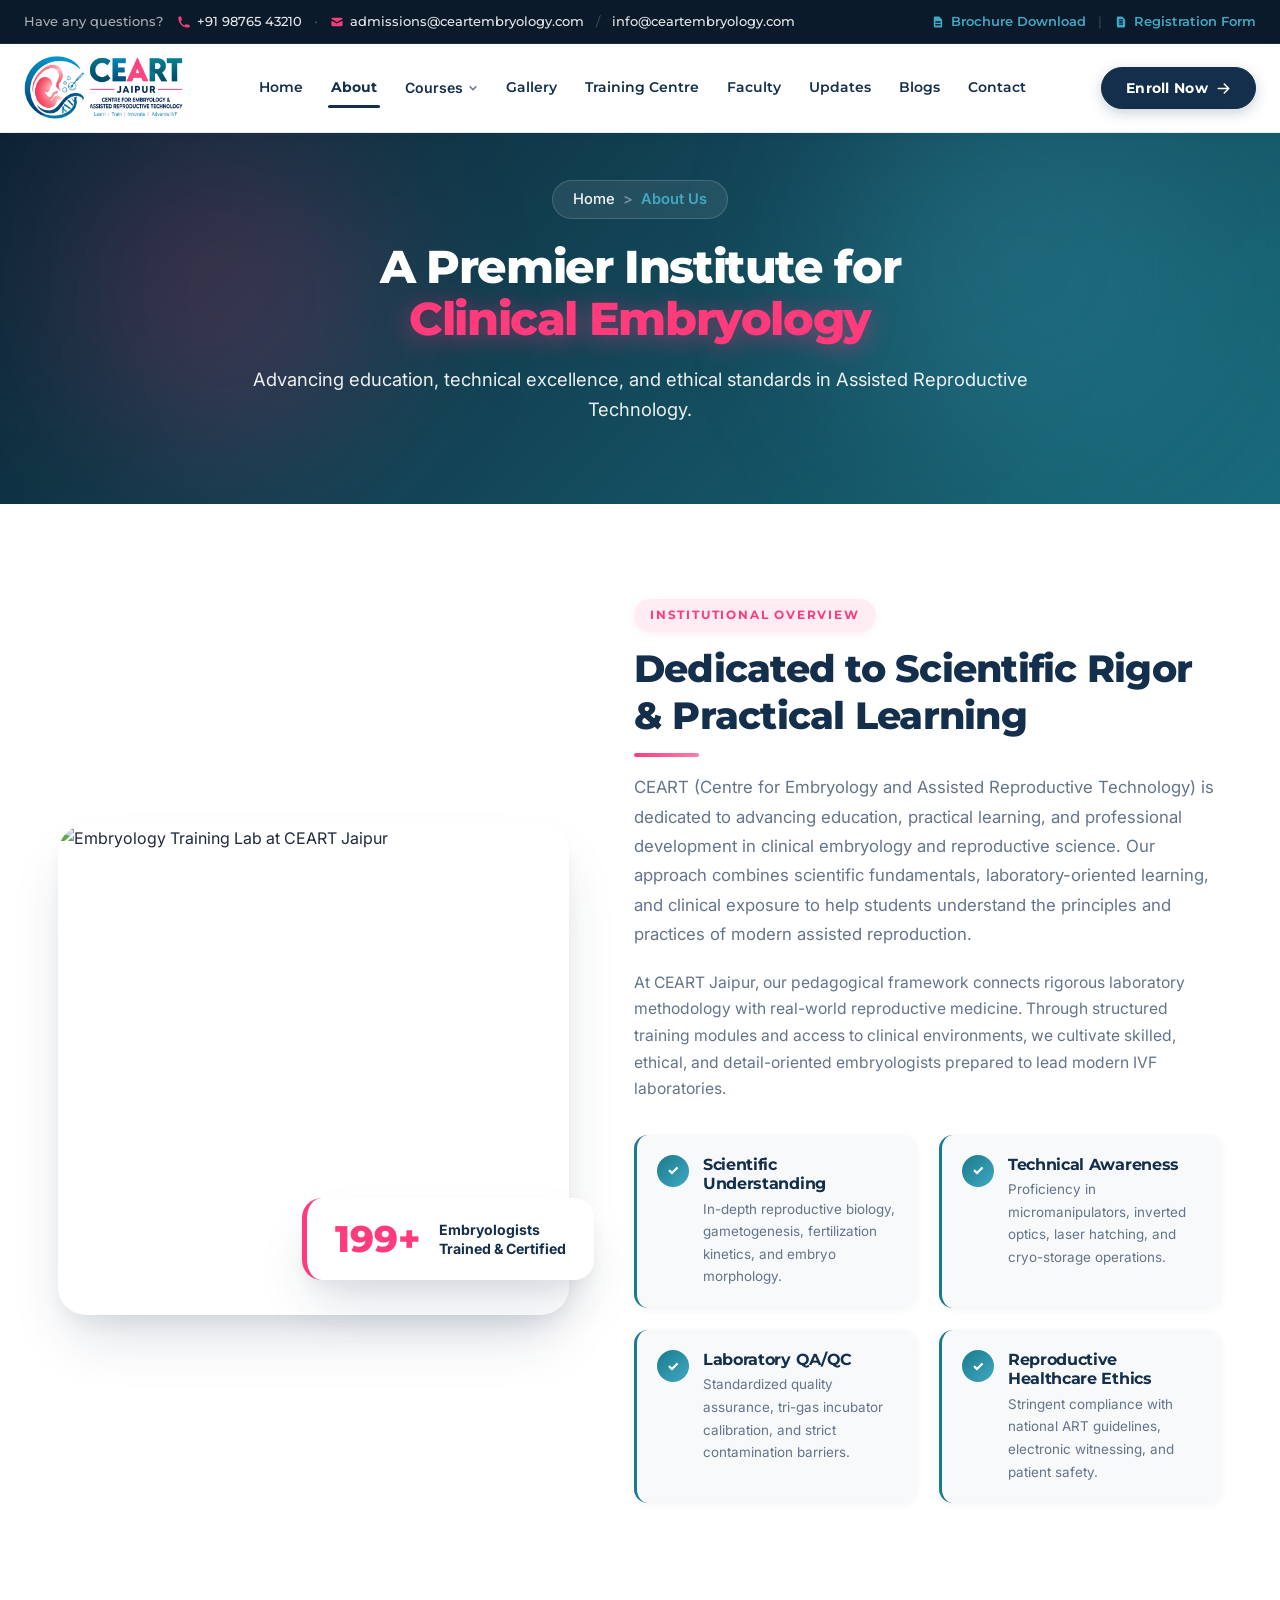
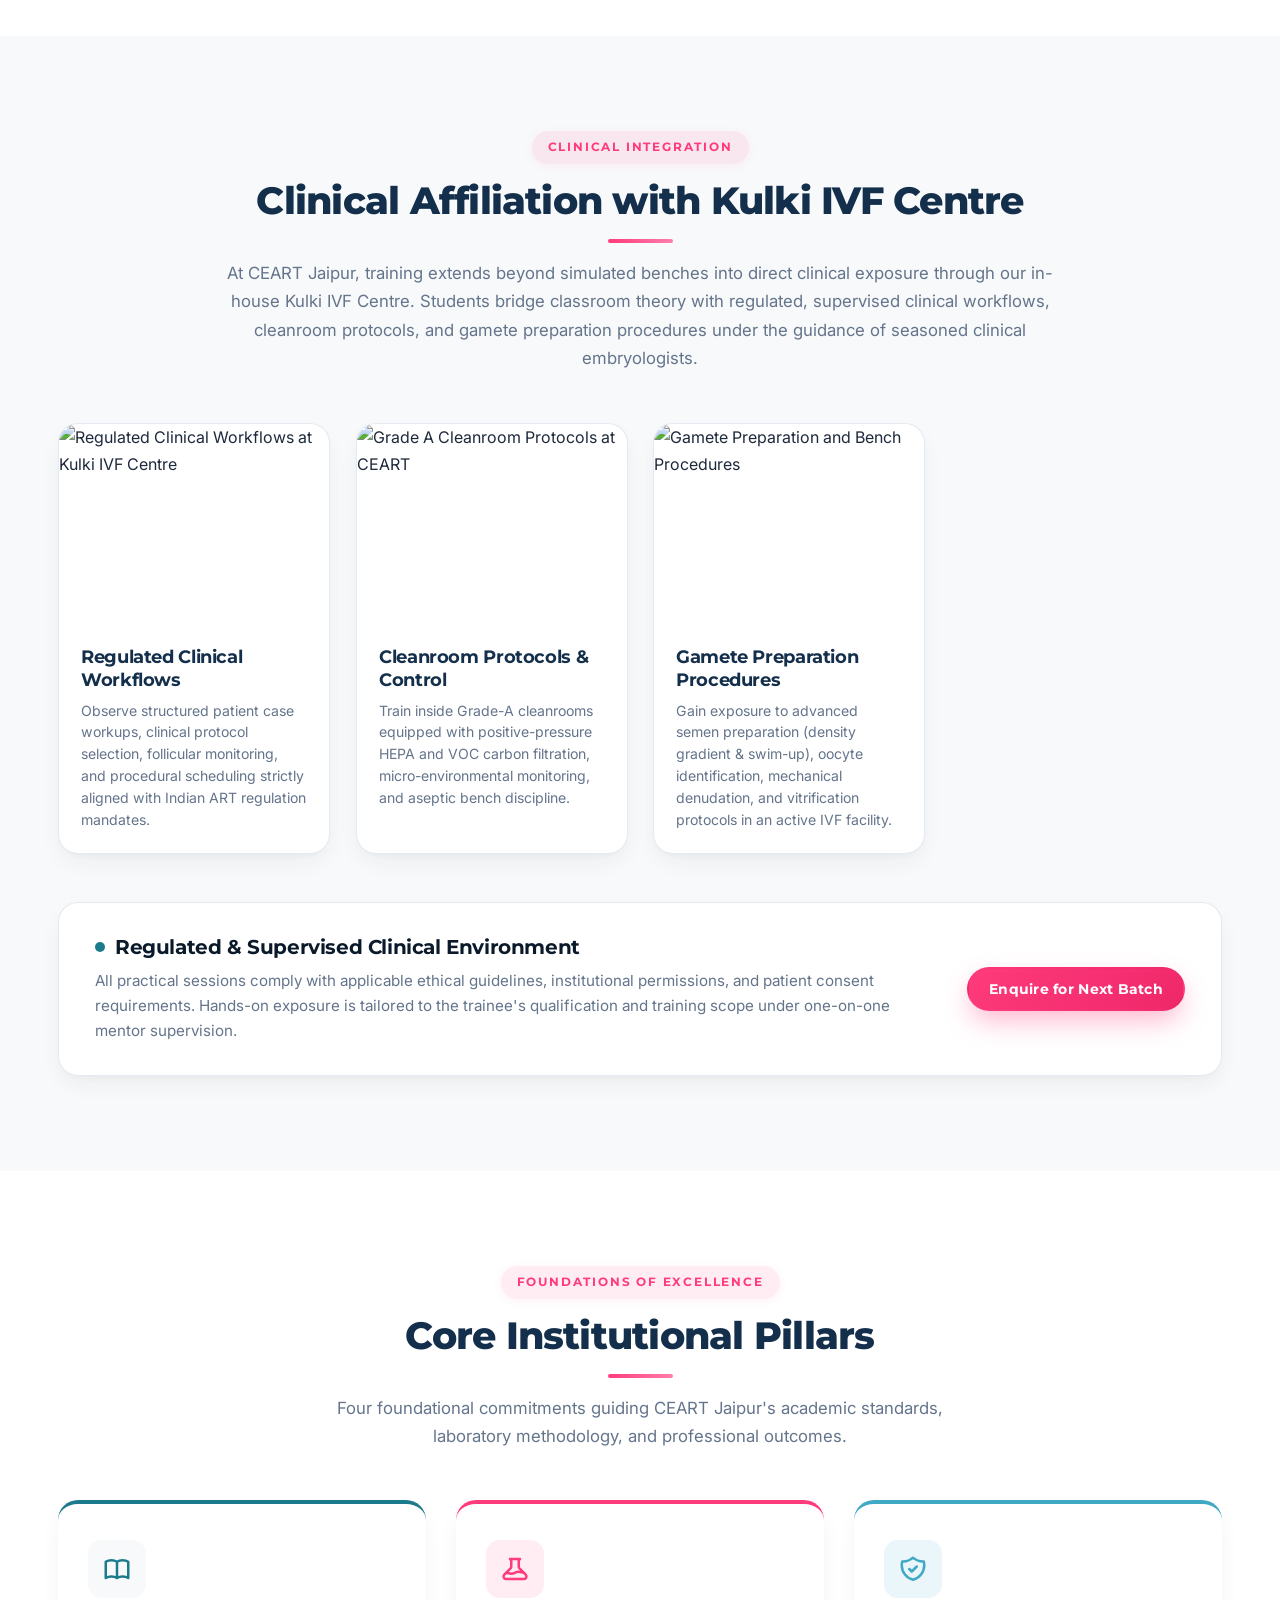
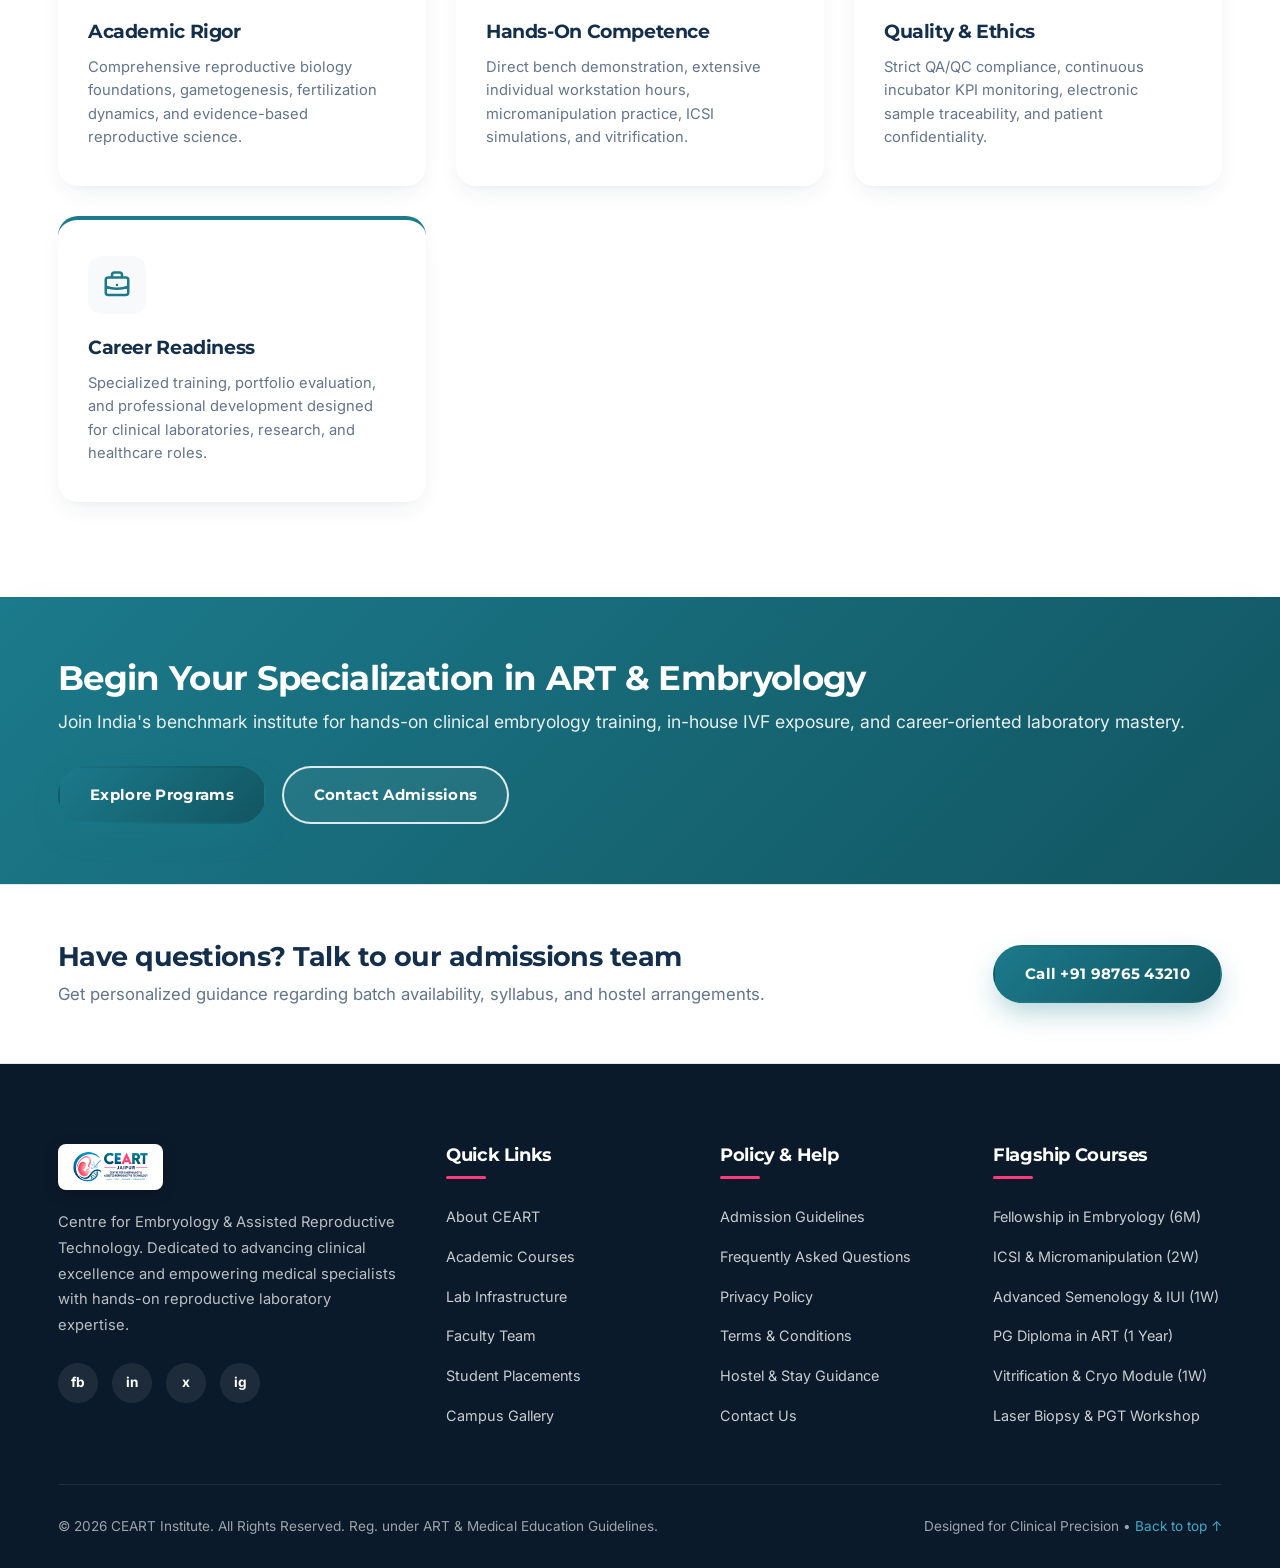
==== about.html @ 97942f2f "feat: create about.html for CEART Jaipur (Phase 1) with institutional overview, Kulki IVF affiliatio" ====
<!DOCTYPE html>
<html lang="en">

<head>
  <meta charset="UTF-8">
  <meta name="viewport" content="width=device-width, initial-scale=1.0">
  <title>About Us | CEART - Centre for Embryology &amp; Assisted Reproductive Technology</title>
  <meta name="description"
    content="Learn about CEART Jaipur, a premier training institute for Clinical Embryology and ART. Practical learning, clinical affiliation with Kulki IVF Centre, and ethical excellence.">

  <!-- Preconnect to Google Fonts -->
  <link rel="preconnect" href="https://fonts.googleapis.com">
  <link rel="preconnect" href="https://fonts.gstatic.com" crossorigin>

  <link rel="canonical" href="https://ceartembryology.com/about.html">
  <meta property="og:site_name" content="CEART Embryology">
  <meta property="og:url" content="https://ceartembryology.com/about.html">
  <meta property="og:title" content="About Us | CEART - Centre for Embryology &amp; Assisted Reproductive Technology">
  <meta property="og:description"
    content="Advancing education, technical excellence, and ethical standards in Assisted Reproductive Technology at CEART Jaipur.">

  <!-- Global Stylesheet -->
  <link rel="stylesheet" href="global.css">

  <!-- Interactive Motion Engine -->
  <script src="main.js" defer></script>
</head>

<body>

  <!-- ================= Dual-State Sticky Header (Top Utility Bar + Main Navigation) ================= -->
  <div class="site-header-wrapper" id="siteHeaderWrapper">
    <!-- 1. Top Utility Bar (At the Top of the Page) -->
    <aside class="top-utility-bar" id="topUtilityBar" aria-label="Quick contact and utility links">
      <div class="top-bar-container">
        <!-- Left / Center: Questions & Contact Details -->
        <div class="top-bar-left">
          <span class="top-bar-query">Have any questions?</span>
          <a href="tel:+919876543210" class="top-bar-contact-item" title="Call CEART Admissions">
            <!-- Phone Icon -->
            <svg class="top-bar-icon" width="14" height="14" viewBox="0 0 20 20" fill="currentColor" aria-hidden="true">
              <path d="M2 3a1 1 0 011-1h2.153a1 1 0 01.986.836l.74 4.435a1 1 0 01-.54 1.06l-1.548.773a11.037 11.037 0 006.105 6.105l.774-1.548a1 1 0 011.059-.54l4.435.74a1 1 0 01.836.986V17a1 1 0 01-1 1h-2C7.82 18 2 12.18 2 4V3z" />
            </svg>
            <span class="top-bar-text">+91 98765 43210</span>
          </a>
          <span class="top-bar-sep" aria-hidden="true">&bull;</span>
          <a href="mailto:admissions@ceartembryology.com" class="top-bar-contact-item" title="Email CEART Admissions">
            <!-- Email Icon -->
            <svg class="top-bar-icon" width="14" height="14" viewBox="0 0 20 20" fill="currentColor" aria-hidden="true">
              <path d="M2.003 5.884L10 9.882l7.997-3.998A2 2 0 0016 4H4a2 2 0 00-1.997 1.884z" />
              <path d="M18 8.118l-8 4-8-4V14a2 2 0 002 2h12a2 2 0 002-2V8.118z" />
            </svg>
            <span class="top-bar-text">admissions@ceartembryology.com</span>
          </a>
          <span class="top-bar-sep" aria-hidden="true">/</span>
          <a href="mailto:info@ceartembryology.com" class="top-bar-contact-item" title="General Information">
            <span class="top-bar-text">info@ceartembryology.com</span>
          </a>
        </div>

        <!-- Right: Document Actions -->
        <div class="top-bar-right">
          <div class="top-bar-doc-item" onclick="downloadBrochure(event)" role="button" tabindex="0">
            <!-- Document Icon -->
            <svg class="top-bar-icon" width="14" height="14" viewBox="0 0 20 20" fill="currentColor" aria-hidden="true">
              <path fill-rule="evenodd" d="M4 4a2 2 0 012-2h4.586A2 2 0 0112 2.586L15.414 6A2 2 0 0116 7.414V16a2 2 0 01-2 2H6a2 2 0 01-2-2V4zm2 6a1 1 0 011-1h6a1 1 0 110 2H7a1 1 0 01-1-1zm1 3a1 1 0 100 2h6a1 1 0 100-2H7z" clip-rule="evenodd" />
            </svg>
            <span class="top-bar-action">Brochure Download</span>
          </div>
          <span class="top-bar-sep" aria-hidden="true">|</span>
          <div class="top-bar-doc-item" onclick="window.location.href='index.html#lead-form'" role="button" tabindex="0">
            <!-- Registration Form Icon -->
            <svg class="top-bar-icon" width="14" height="14" viewBox="0 0 20 20" fill="currentColor" aria-hidden="true">
              <path fill-rule="evenodd" d="M6 2a2 2 0 00-2 2v12a2 2 0 002 2h8a2 2 0 002-2V7.414A2 2 0 0015.414 6L12 2.586A2 2 0 0010.586 2H6zm2 10a1 1 0 100 2h4a1 1 0 100-2H8zm0-3a1 1 0 100 2h4a1 1 0 100-2H8zm0-3a1 1 0 100 2h4a1 1 0 100-2H8z" clip-rule="evenodd" />
            </svg>
            <span class="top-bar-action">Registration Form</span>
          </div>
        </div>
      </div>
    </aside>

    <!-- 2. Main Navigation Bar (Full-Width at Top, Floating Rounded on Scroll) -->
    <header class="main-header" id="mainHeader">
      <div class="main-nav-container">
        <nav class="navbar" aria-label="Main Navigation">
          <!-- Left: School Logo -->
          <div class="brand-logo" aria-label="CEART Logo">
            <img src="ceartlogo.png" alt="CEART - Centre for Embryology &amp; Assisted Reproductive Technology"
              class="brand-logo-img"
              onerror="this.style.display='none'; document.getElementById('brandLogoFallback').style.display='flex';">
            <div id="brandLogoFallback" class="brand-logo-fallback"
              style="display: none; align-items: center; gap: 10px;">
              <div class="brand-symbol">C</div>
              <div class="brand-text">
                <span class="brand-title">CE<span>A</span>RT</span>
                <span class="brand-sub">Embryology Institute</span>
              </div>
            </div>
          </div>

          <!-- Center: Horizontal Navigation Items (Plain Text UI - No route navigation / hyperlinks) -->
          <ul class="nav-menu" id="navMenu">
            <li class="nav-menu-item"><span class="nav-item">Home</span></li>
            <li class="nav-menu-item"><span class="nav-item active">About</span></li>
            <li class="nav-menu-item nav-item-dropdown" id="coursesDropdown">
              <button type="button" class="nav-item nav-dropdown-trigger" id="coursesDropdownBtn" aria-expanded="false" aria-haspopup="true" aria-controls="coursesDropdownMenu">
                Courses
                <svg class="nav-chevron" width="11" height="11" viewBox="0 0 12 12" fill="none" xmlns="http://www.w3.org/2000/svg" aria-hidden="true">
                  <path d="M2.5 4.5L6 8L9.5 4.5" stroke="currentColor" stroke-width="1.8" stroke-linecap="round" stroke-linejoin="round"/>
                </svg>
              </button>
              <div class="nav-dropdown-menu" id="coursesDropdownMenu" role="region" aria-label="Short Term Courses">
                <div class="dropdown-heading">Short Term Courses</div>
                <div class="dropdown-item">Advanced Course of Andrology and Embryology</div>
                <div class="dropdown-item">Micromanipulation and ICSI Hands-on Training</div>
                <div class="dropdown-item">Certificate Course in Clinical Embryology</div>
                <div class="dropdown-item">Cryopreservation/Vitrification and Embryology Lab</div>
                <div class="dropdown-item">Basic to Advanced Andrology Certificate Course</div>
              </div>
            </li>
            <li class="nav-menu-item"><span class="nav-item">Gallery</span></li>
            <li class="nav-menu-item"><span class="nav-item">Training Centre</span></li>
            <li class="nav-menu-item"><span class="nav-item">Faculty</span></li>
            <li class="nav-menu-item"><span class="nav-item">Updates</span></li>
            <li class="nav-menu-item"><span class="nav-item">Blogs</span></li>
            <li class="nav-menu-item"><span class="nav-item">Contact</span></li>
          </ul>

          <!-- Right: Prominent Dark-Blue Rounded "Enroll Now" Button with Right Arrow -->
          <div class="nav-actions">
            <button type="button" class="btn-navy-enroll" id="headerEnrollBtn" onclick="window.location.href='index.html#lead-form'">
              <span>Enroll Now</span>
              <svg class="btn-arrow-icon" width="16" height="16" viewBox="0 0 20 20" fill="currentColor" aria-hidden="true">
                <path fill-rule="evenodd" d="M10.293 3.293a1 1 0 011.414 0l6 6a1 1 0 010 1.414l-6 6a1 1 0 01-1.414-1.414L14.586 11H3a1 1 0 110-2h11.586l-4.293-4.293a1 1 0 010-1.414z" clip-rule="evenodd" />
              </svg>
            </button>
            <button class="mobile-toggle" id="mobileToggle" aria-label="Toggle navigation menu" aria-expanded="false" type="button">
              <span class="hamburger-bar"></span>
              <span class="hamburger-bar"></span>
              <span class="hamburger-bar"></span>
            </button>
          </div>
        </nav>
      </div>
    </header>
  </div>

  <!-- ================= 1. Page Banner / Header ================= -->
  <section class="hero page-hero" id="home" style="min-height: 460px; padding: 180px 0 80px; text-align: center;">
    <!-- Parallax Layer & Glow Blobs -->
    <div class="hero-parallax-bg"></div>
    <div class="hero-glow-blob hero-glow-1"></div>
    <div class="hero-glow-blob hero-glow-2"></div>

    <div class="container" style="position: relative; z-index: 4;">
      <div class="hero-content" data-reveal="fade-in">
        <!-- Breadcrumb: Home > About Us -->
        <nav class="breadcrumb-nav" aria-label="Breadcrumb" style="margin-bottom: 22px;">
          <span style="display: inline-flex; align-items: center; gap: 8px; font-size: 0.92rem; font-weight: 500; color: rgba(255, 255, 255, 0.82); background: rgba(255, 255, 255, 0.08); padding: 6px 20px; border-radius: 50px; border: 1px solid rgba(255, 255, 255, 0.15); backdrop-filter: blur(10px);">
            <a href="index.html" style="color: rgba(255, 255, 255, 0.95); text-decoration: none;">Home</a>
            <span style="opacity: 0.5;">&gt;</span>
            <span style="color: var(--soft-cyan); font-weight: 600;">About Us</span>
          </span>
        </nav>

        <h1 class="hero-title" style="margin-bottom: 18px; font-size: 2.85rem;">
          A Premier Institute for <span>Clinical Embryology</span>
        </h1>

        <p class="hero-subtitle" style="max-width: 780px; margin: 0 auto; font-size: 1.15rem; line-height: 1.65; color: rgba(255, 255, 255, 0.92);">
          Advancing education, technical excellence, and ethical standards in Assisted Reproductive Technology.
        </p>
      </div>
    </div>
  </section>

  <!-- ================= 2. Institutional Overview ================= -->
  <section class="section" id="overview">
    <div class="container">
      <div class="about-grid">
        <!-- Left Image with Pulsing Sonar Badge -->
        <div class="about-image-wrapper" data-reveal="slide-left">
          <img src="https://images.unsplash.com/photo-1582719478250-c89cae4dc85b?auto=format&fit=crop&w=900&q=80"
            alt="Embryology Training Lab at CEART Jaipur" class="about-image-main">
          <div class="about-badge-floating pulse-badge">
            <div class="about-badge-num"><span data-counter="200" data-suffix="+">0</span></div>
            <div class="about-badge-text">
              Embryologists<br>Trained &amp; Certified
            </div>
          </div>
        </div>

        <!-- Right Content & Focus Areas -->
        <div class="about-content" data-reveal="slide-right">
          <div class="section-badge">Institutional Overview</div>
          <h2 class="section-title underline-accent">Dedicated to Scientific Rigor &amp; Practical Learning</h2>
          
          <p class="section-desc text-left" style="margin-left: 0; margin-bottom: 20px; font-size: 1.05rem; line-height: 1.75;">
            CEART (Centre for Embryology and Assisted Reproductive Technology) is dedicated to advancing education, practical learning, and professional development in clinical embryology and reproductive science. Our approach combines scientific fundamentals, laboratory-oriented learning, and clinical exposure to help students understand the principles and practices of modern assisted reproduction.
          </p>

          <p class="section-desc text-left" style="margin-left: 0; margin-bottom: 28px; font-size: 0.98rem; line-height: 1.7; color: var(--text-muted);">
            At CEART Jaipur, our pedagogical framework connects rigorous laboratory methodology with real-world reproductive medicine. Through structured training modules and access to clinical environments, we cultivate skilled, ethical, and detail-oriented embryologists prepared to lead modern IVF laboratories.
          </p>

          <!-- 4 Core Focus Areas -->
          <div class="about-points-grid">
            <div class="about-point-card">
              <div class="about-point-icon">&#10003;</div>
              <div class="about-point-content">
                <h4>Scientific Understanding</h4>
                <p>In-depth reproductive biology, gametogenesis, fertilization kinetics, and embryo morphology.</p>
              </div>
            </div>

            <div class="about-point-card">
              <div class="about-point-icon">&#10003;</div>
              <div class="about-point-content">
                <h4>Technical Awareness</h4>
                <p>Proficiency in micromanipulators, inverted optics, laser hatching, and cryo-storage operations.</p>
              </div>
            </div>

            <div class="about-point-card">
              <div class="about-point-icon">&#10003;</div>
              <div class="about-point-content">
                <h4>Laboratory QA/QC</h4>
                <p>Standardized quality assurance, tri-gas incubator calibration, and strict contamination barriers.</p>
              </div>
            </div>

            <div class="about-point-card">
              <div class="about-point-icon">&#10003;</div>
              <div class="about-point-content">
                <h4>Reproductive Healthcare Ethics</h4>
                <p>Stringent compliance with national ART guidelines, electronic witnessing, and patient safety.</p>
              </div>
            </div>
          </div>
        </div>
      </div>
    </div>
  </section>

  <!-- ================= 3. Clinical Affiliation (Kulki IVF Centre) ================= -->
  <section class="section section-light" id="clinical-affiliation" style="background-color: var(--bg-light);">
    <div class="container">
      <div class="section-header text-center" data-reveal="fade-in">
        <div class="section-badge">Clinical Integration</div>
        <h2 class="section-title underline-accent">Clinical Affiliation with Kulki IVF Centre</h2>
        <p class="section-desc" style="max-width: 840px;">
          At CEART Jaipur, training extends beyond simulated benches into direct clinical exposure through our in-house Kulki IVF Centre. Students bridge classroom theory with regulated, supervised clinical workflows, cleanroom protocols, and gamete preparation procedures under the guidance of seasoned clinical embryologists.
        </p>
      </div>

      <div class="facilities-grid">
        <!-- Card 1: Regulated Clinical Workflows -->
        <div class="facility-card" data-reveal="slide-up">
          <div class="facility-img-wrap">
            <img src="https://images.unsplash.com/photo-1519494026892-80bbd2d6fd0d?auto=format&fit=crop&w=600&q=80"
              alt="Regulated Clinical Workflows at Kulki IVF Centre" class="facility-img">
          </div>
          <div class="facility-content">
            <h4>Regulated Clinical Workflows</h4>
            <p>
              Observe structured patient case workups, clinical protocol selection, follicular monitoring, and procedural scheduling strictly aligned with Indian ART regulation mandates.
            </p>
          </div>
        </div>

        <!-- Card 2: Cleanroom Protocols & Control -->
        <div class="facility-card" data-reveal="slide-up" class="delay-1">
          <div class="facility-img-wrap">
            <img src="https://images.unsplash.com/photo-1582719508461-905c673771fd?auto=format&fit=crop&w=600&q=80"
              alt="Grade A Cleanroom Protocols at CEART" class="facility-img">
          </div>
          <div class="facility-content">
            <h4>Cleanroom Protocols &amp; Control</h4>
            <p>
              Train inside Grade-A cleanrooms equipped with positive-pressure HEPA and VOC carbon filtration, micro-environmental monitoring, and aseptic bench discipline.
            </p>
          </div>
        </div>

        <!-- Card 3: Gamete Preparation & Handling -->
        <div class="facility-card" data-reveal="slide-up" class="delay-2">
          <div class="facility-img-wrap">
            <img src="https://images.unsplash.com/photo-1579154204601-01588f351e67?auto=format&fit=crop&w=600&q=80"
              alt="Gamete Preparation and Bench Procedures" class="facility-img">
          </div>
          <div class="facility-content">
            <h4>Gamete Preparation Procedures</h4>
            <p>
              Gain exposure to advanced semen preparation (density gradient &amp; swim-up), oocyte identification, mechanical denudation, and vitrification protocols in an active IVF facility.
            </p>
          </div>
        </div>
      </div>

      <!-- Supervised Clinical Bridge Callout Box -->
      <div class="clinical-bridge-box" data-reveal="fade-in"
        style="margin-top: 48px; background: var(--white); border-radius: var(--radius-lg); padding: 32px 36px; border: 1px solid var(--border-light); box-shadow: var(--shadow-md); display: flex; align-items: center; justify-content: space-between; gap: 28px; flex-wrap: wrap;">
        <div style="flex: 1 1 500px;">
          <h4 style="font-size: 1.25rem; color: var(--navy-blue-deep); margin-bottom: 8px; display: flex; align-items: center; gap: 10px;">
            <span style="display: inline-block; width: 10px; height: 10px; border-radius: 50%; background: var(--primary-teal);"></span>
            Regulated &amp; Supervised Clinical Environment
          </h4>
          <p style="font-size: 0.95rem; color: var(--text-muted); line-height: 1.65; margin: 0;">
            All practical sessions comply with applicable ethical guidelines, institutional permissions, and patient consent requirements. Hands-on exposure is tailored to the trainee's qualification and training scope under one-on-one mentor supervision.
          </p>
        </div>
        <div>
          <a href="index.html#lead-form" class="btn btn-primary btn-sm">Enquire for Next Batch</a>
        </div>
      </div>
    </div>
  </section>

  <!-- ================= 4. Core Institutional Pillars ================= -->
  <section class="section" id="pillars">
    <div class="container">
      <div class="section-header text-center" data-reveal="fade-in">
        <div class="section-badge">Foundations of Excellence</div>
        <h2 class="section-title underline-accent">Core Institutional Pillars</h2>
        <p class="section-desc">
          Four foundational commitments guiding CEART Jaipur's academic standards, laboratory methodology, and professional outcomes.
        </p>
      </div>

      <div class="why-grid">
        <!-- Pillar 1: Academic Rigor -->
        <div class="why-card" data-reveal="slide-up">
          <div class="why-icon">
            <svg fill="none" stroke="currentColor" viewBox="0 0 24 24" width="28" height="28">
              <path stroke-linecap="round" stroke-linejoin="round" stroke-width="2"
                d="M12 6.253v13m0-13C10.832 5.477 9.246 5 7.5 5S4.168 5.477 3 6.253v13C4.168 18.477 5.754 18 7.5 18s3.332.477 4.5 1.253m0-13C13.168 5.477 14.754 5 16.5 5c1.747 0 3.332.477 4.5 1.253v13C19.832 18.477 18.247 18 16.5 18c-1.746 0-3.332.477-4.5 1.253" />
            </svg>
          </div>
          <h4>Academic Rigor</h4>
          <p>
            Comprehensive reproductive biology foundations, gametogenesis, fertilization dynamics, and evidence-based reproductive science.
          </p>
        </div>

        <!-- Pillar 2: Hands-On Competence -->
        <div class="why-card" data-reveal="slide-up" class="delay-1">
          <div class="why-icon">
            <svg fill="none" stroke="currentColor" viewBox="0 0 24 24" width="28" height="28">
              <path stroke-linecap="round" stroke-linejoin="round" stroke-width="2"
                d="M19.428 15.428a2 2 0 00-1.022-.547l-2.387-.477a6 6 0 00-3.86.517l-.318.158a6 6 0 01-3.86.517L6.05 15.21a2 2 0 00-1.806.547M8 4h8l-1 1v5.172a2 2 0 00.586 1.414l5 5c1.26 1.26.367 3.414-1.415 3.414H4.828c-1.782 0-2.674-2.154-1.414-3.414l5-5A2 2 0 009 10.172V5L8 4z" />
            </svg>
          </div>
          <h4>Hands-On Competence</h4>
          <p>
            Direct bench demonstration, extensive individual workstation hours, micromanipulation practice, ICSI simulations, and vitrification.
          </p>
        </div>

        <!-- Pillar 3: Quality & Ethics -->
        <div class="why-card" data-reveal="slide-up" class="delay-2">
          <div class="why-icon">
            <svg fill="none" stroke="currentColor" viewBox="0 0 24 24" width="28" height="28">
              <path stroke-linecap="round" stroke-linejoin="round" stroke-width="2"
                d="M9 12l2 2 4-4m5.618-4.016A11.955 11.955 0 0112 2.944a11.955 11.955 0 01-8.618 3.04A12.02 12.02 0 003 9c0 5.591 3.824 10.29 9 11.622 5.176-1.332 9-6.03 9-11.622 0-1.042-.133-2.052-.382-3.016z" />
            </svg>
          </div>
          <h4>Quality &amp; Ethics</h4>
          <p>
            Strict QA/QC compliance, continuous incubator KPI monitoring, electronic sample traceability, and patient confidentiality.
          </p>
        </div>

        <!-- Pillar 4: Career Readiness -->
        <div class="why-card" data-reveal="slide-up" class="delay-3">
          <div class="why-icon">
            <svg fill="none" stroke="currentColor" viewBox="0 0 24 24" width="28" height="28">
              <path stroke-linecap="round" stroke-linejoin="round" stroke-width="2"
                d="M21 13.255A23.931 23.931 0 0112 15c-3.183 0-6.22-.62-9-1.745M16 6V4a2 2 0 00-2-2h-4a2 2 0 00-2 2v2m4 6h.01M5 20h14a2 2 0 002-2V8a2 2 0 00-2-2H5a2 2 0 00-2 2v10a2 2 0 002 2z" />
            </svg>
          </div>
          <h4>Career Readiness</h4>
          <p>
            Specialized training, portfolio evaluation, and professional development designed for clinical laboratories, research, and healthcare roles.
          </p>
        </div>
      </div>
    </div>
  </section>

  <!-- ================= 5. Call To Action (Bottom Banner) ================= -->
  <section class="cta-banner" id="about-cta">
    <div class="container">
      <div class="cta-banner-inner">
        <div class="cta-banner-text" data-reveal="slide-right">
          <h3>Begin Your Specialization in ART &amp; Embryology</h3>
          <p>
            Join India's benchmark institute for hands-on clinical embryology training, in-house IVF exposure, and career-oriented laboratory mastery.
          </p>
        </div>
        <div class="cta-banner-actions" data-reveal="slide-left" style="display: flex; gap: 16px; flex-wrap: wrap;">
          <a href="programs.html" class="btn btn-secondary">Explore Programs</a>
          <a href="contact.html" class="btn btn-outline-white">Contact Admissions</a>
        </div>
      </div>
    </div>
  </section>

  <!-- ================= 6. Pre-Footer Contact Bar ================= -->
  <section class="pre-footer-banner">
    <div class="container">
      <div class="pre-footer-inner">
        <div class="pre-footer-text">
          <h3>Have questions? Talk to our admissions team</h3>
          <p>Get personalized guidance regarding batch availability, syllabus, and hostel arrangements.</p>
        </div>
        <div>
          <a href="tel:+919876543210" class="btn btn-secondary">Call +91 98765 43210</a>
        </div>
      </div>
    </div>
  </section>

  <!-- ================= 7. Footer (Exact from index.html) ================= -->
  <footer class="main-footer" id="contact">
    <div class="container">
      <div class="footer-grid">
        <!-- Column 1: Logo & text description -->
        <div class="footer-col" data-reveal="slide-up">
          <a href="#" class="footer-brand-link">
            <div class="footer-logo-wrap"
              style="background-color: #ffffff; padding: 6px 14px; border-radius: 8px; display: inline-flex; align-items: center; justify-content: center; margin-bottom: 20px; box-shadow: 0 4px 14px rgba(0,0,0,0.25);">
              <img src="ceartlogo.png" alt="CEART - Centre for Embryology &amp; Assisted Reproductive Technology"
                class="footer-logo-img"
                style="height: 32px; max-height: 32px; max-width: 120px; width: auto; object-fit: contain; display: block;"
                onerror="this.parentElement.style.display='none'; document.getElementById('footerLogoFallback').style.display='flex';">
            </div>
            <div id="footerLogoFallback" class="brand-logo-fallback"
              style="display: none; align-items: center; gap: 12px; margin-bottom: 22px;">
              <div class="brand-symbol">C</div>
              <div class="brand-text">
                <span class="brand-title" style="color: #fff;">CE<span
                    style="color: var(--accent-pink);">A</span>RT</span>
                <span class="brand-sub" style="color: var(--soft-cyan);">Embryology Institute</span>
              </div>
            </div>
          </a>
          <p>
            Centre for Embryology &amp; Assisted Reproductive Technology. Dedicated to advancing clinical excellence and
            empowering medical specialists with hands-on reproductive laboratory expertise.
          </p>
          <div class="footer-socials">
            <a href="#facebook" class="footer-social-btn" aria-label="Facebook">fb</a>
            <a href="#linkedin" class="footer-social-btn" aria-label="LinkedIn">in</a>
            <a href="#twitter" class="footer-social-btn" aria-label="Twitter">x</a>
            <a href="#instagram" class="footer-social-btn" aria-label="Instagram">ig</a>
          </div>
        </div>

        <!-- Column 2: Quick Links -->
        <div class="footer-col" data-reveal="slide-up" class="delay-1">
          <h4>Quick Links</h4>
          <ul class="footer-links">
            <li><a href="about.html">About CEART</a></li>
            <li><a href="index.html#courses">Academic Courses</a></li>
            <li><a href="index.html#facilities">Lab Infrastructure</a></li>
            <li><a href="index.html#faculty">Faculty Team</a></li>
            <li><a href="index.html#placements">Student Placements</a></li>
            <li><a href="index.html#gallery">Campus Gallery</a></li>
          </ul>
        </div>

        <!-- Column 3: Policy & Help -->
        <div class="footer-col" data-reveal="slide-up" class="delay-2">
          <h4>Policy &amp; Help</h4>
          <ul class="footer-links">
            <li><a href="index.html#admission-process">Admission Guidelines</a></li>
            <li><a href="index.html#faqs">Frequently Asked Questions</a></li>
            <li><a href="index.html#privacy">Privacy Policy</a></li>
            <li><a href="index.html#terms">Terms &amp; Conditions</a></li>
            <li><a href="index.html#hostel">Hostel &amp; Stay Guidance</a></li>
            <li><a href="index.html#contact-seo">Contact Us</a></li>
          </ul>
        </div>

        <!-- Column 4: Courses -->
        <div class="footer-col" data-reveal="slide-up" class="delay-3">
          <h4>Flagship Courses</h4>
          <ul class="footer-links">
            <li><a href="index.html#courses">Fellowship in Embryology (6M)</a></li>
            <li><a href="index.html#courses">ICSI &amp; Micromanipulation (2W)</a></li>
            <li><a href="index.html#courses">Advanced Semenology &amp; IUI (1W)</a></li>
            <li><a href="index.html#courses">PG Diploma in ART (1 Year)</a></li>
            <li><a href="index.html#courses">Vitrification &amp; Cryo Module (1W)</a></li>
            <li><a href="index.html#courses">Laser Biopsy &amp; PGT Workshop</a></li>
          </ul>
        </div>
      </div>

      <!-- Bottom Bar -->
      <div class="footer-bottom">
        <div>
          &copy; 2026 CEART Institute. All Rights Reserved. Reg. under ART &amp; Medical Education Guidelines.
        </div>
        <div>
          Designed for Clinical Precision &bull; <a href="#home">Back to top &uarr;</a>
        </div>
      </div>
    </div>
  </footer>

  <!-- ================= Video Modal Dialog ================= -->
  <div class="video-modal-backdrop" id="videoModal" role="dialog" aria-modal="true" aria-hidden="true">
    <div class="video-modal-card">
      <div class="video-modal-header">
        <div class="video-modal-title">
          <span class="video-modal-badge">Virtual Tour</span>
          <h3>CEART Cleanroom &amp; Embryology Training Lab</h3>
        </div>
        <button class="video-modal-close" onclick="closeVideoModal()" aria-label="Close video tour">&times;</button>
      </div>
      <div class="video-modal-body">
        <div class="video-frame-wrap">
          <iframe id="videoModalIframe" src="" title="CEART Virtual Lab Tour" frameborder="0"
            allow="accelerometer; autoplay; clipboard-write; encrypted-media; gyroscope; picture-in-picture"
            allowfullscreen>
          </iframe>
        </div>
        <div class="video-modal-footer">
          <p>
            Experience our Grade-A ISO cleanrooms, Narishige &amp; RI micromanipulation workstations, laser-assisted
            hatching systems, and benchtop incubators in Jaipur.
          </p>
          <a href="index.html#lead-form" class="btn btn-primary btn-sm" onclick="closeVideoModal()">Enroll for Next Batch</a>
        </div>
      </div>
    </div>
  </div>

</body>

</html>
---- global.css ----
/* ==========================================================================
   CEART - Centre for Embryology & Assisted Reproductive Technology
   Comprehensive Global Stylesheet (global.css)
   ========================================================================== */

/* 1. Google Fonts Import */
@import url('https://fonts.googleapis.com/css2?family=Inter:wght@300;400;500;600;700&family=Montserrat:ital,wght@0,500;0,600;0,700;0,800;0,900;1,700&display=swap');

/* 2. Brand Palette & Design Tokens */
:root {
  /* Core Colors */
  --primary-teal: #1B7A8B;
  --primary-teal-dark: #125561;
  --primary-teal-light: #2497ac;
  --primary-teal-subtle: rgba(27, 122, 139, 0.08);

  --accent-pink: #FF3B7C;
  --accent-pink-hover: #e62867;
  --accent-pink-glow: rgba(255, 59, 124, 0.4);
  --accent-pink-subtle: rgba(255, 59, 124, 0.09);

  --navy-blue: #142F4B;
  --navy-blue-deep: #0b1a2b;
  --navy-blue-surface: #1a3c61;
  
  --soft-cyan: #3FA9C3;
  --soft-cyan-light: #eaf6f9;
  --soft-cyan-border: rgba(63, 169, 195, 0.25);

  --bg-light: #F8F9FA;
  --bg-light-alt: #f1f4f8;
  --text-dark: #1e293b;
  --text-body: #475569;
  --text-muted: #64748b;
  --white: #ffffff;
  --border-light: rgba(226, 232, 240, 0.9);

  /* Glassmorphism Tokens */
  --glass-bg: rgba(255, 255, 255, 0.85);
  --glass-bg-dark: rgba(20, 47, 75, 0.88);
  --glass-border: rgba(255, 255, 255, 0.6);
  --glass-blur: blur(16px) saturate(180%);

  /* Layered Shadows (Apple & Material style) */
  --shadow-sm: 0 2px 8px -1px rgba(20, 47, 75, 0.06);
  --shadow-md: 0 10px 25px -5px rgba(20, 47, 75, 0.07), 0 4px 10px -3px rgba(20, 47, 75, 0.04);
  --shadow-lg: 0 20px 40px -12px rgba(20, 47, 75, 0.12), 0 8px 16px -4px rgba(20, 47, 75, 0.06);
  --shadow-xl: 0 30px 60px -15px rgba(20, 47, 75, 0.18), 0 12px 24px -6px rgba(20, 47, 75, 0.08);
  --shadow-pink: 0 12px 28px -4px rgba(255, 59, 124, 0.4);
  --shadow-teal: 0 12px 28px -4px rgba(27, 122, 139, 0.35);

  /* Typography */
  --font-heading: 'Montserrat', -apple-system, BlinkMacSystemFont, sans-serif;
  --font-body: 'Inter', -apple-system, BlinkMacSystemFont, sans-serif;

  /* Layout & Radii */
  --container-max: 1220px;
  --radius-xs: 4px;
  --radius-sm: 8px;
  --radius-md: 14px;
  --radius-lg: 20px;
  --radius-xl: 28px;
  --radius-full: 9999px;

  /* Transitions */
  --transition-fast: 0.2s cubic-bezier(0.16, 1, 0.3, 1);
  --transition: 0.35s cubic-bezier(0.16, 1, 0.3, 1);
  --transition-slow: 0.6s cubic-bezier(0.16, 1, 0.3, 1);
}

/* 3. Base Reset */
*, *::before, *::after {
  box-sizing: border-box;
  margin: 0;
  padding: 0;
}

html {
  scroll-behavior: smooth;
  font-size: 16px;
  text-rendering: optimizeLegibility;
  -webkit-font-smoothing: antialiased;
  -moz-osx-font-smoothing: grayscale;
}

html, body {
  overflow-x: hidden;
  max-width: 100vw;
}

/* Prevent CSS Grid items and images from exceeding container width */
.about-grid, .lead-gen-grid, .courses-grid, .facilities-grid, .video-section-grid,
.reach-grid, .gallery-grid, .faculty-grid, .highlights-grid, .why-grid,
.careers-grid, .seo-section-grid, .blogs-grid, .footer-grid {
  min-width: 0;
}

.about-grid > *,
.lead-gen-grid > *,
.courses-grid > *,
.facilities-grid > *,
.video-section-grid > *,
.reach-grid > *,
.gallery-grid > *,
.faculty-grid > *,
.highlights-grid > *,
.why-grid > *,
.careers-grid > *,
.seo-section-grid > *,
.blogs-grid > *,
.footer-grid > *,
.about-image-wrapper, .about-content, .course-card, .facility-card,
.faculty-card, .blog-card, .why-card, .timeline-step, .seo-content-block,
.sticky-contact-card, .course-img-wrap, .facility-img-wrap, .blog-img-wrap {
  min-width: 0 !important;
  max-width: 100% !important;
}

.about-image-main,
.course-img,
.facility-img,
.video-thumb-img,
.campus-gallery-img,
.faculty-img,
.highlights-img,
.blog-img,
img {
  max-width: 100% !important;
}

.about-image-main, .course-img, .facility-img, .blog-img, img {
  max-width: 100%;
}

body {
  font-family: var(--font-body);
  color: var(--text-dark);
  background-color: var(--white);
  line-height: 1.68;
  overflow-x: hidden;
  position: relative;
}

h1, h2, h3, h4, h5, h6 {
  font-family: var(--font-heading);
  color: var(--navy-blue);
  line-height: 1.24;
  font-weight: 700;
  letter-spacing: -0.02em;
}

p {
  color: var(--text-body);
  font-size: 1rem;
  margin-bottom: 1rem;
}

p:last-child {
  margin-bottom: 0;
}

a {
  color: inherit;
  text-decoration: none;
  transition: var(--transition-fast);
}

img, svg {
  display: block;
  max-width: 100%;
  height: auto;
}

ul, ol {
  list-style: none;
}

button, input, select, textarea {
  font-family: inherit;
  font-size: inherit;
  border: none;
  outline: none;
}

/* 4. Layout Containers */
.container {
  width: 100%;
  max-width: var(--container-max);
  margin-left: auto;
  margin-right: auto;
  padding-left: 28px;
  padding-right: 28px;
}

.section {
  padding: 95px 0;
  position: relative;
}

.section-sm {
  padding: 55px 0;
}

.section-bg-light {
  background: linear-gradient(180deg, var(--bg-light) 0%, #ffffff 100%);
}

.section-bg-navy {
  background: radial-gradient(circle at 80% 20%, #1c3e62 0%, var(--navy-blue-deep) 100%);
  color: var(--white);
}

.section-bg-teal {
  background: linear-gradient(135deg, var(--primary-teal) 0%, var(--primary-teal-dark) 100%);
  color: var(--white);
}

/* 5. Typography Helpers */
.text-center { text-align: center; }
.text-left { text-align: left; }
.text-right { text-align: right; }

.section-header {
  margin-bottom: 50px;
}

.section-badge {
  display: inline-flex;
  align-items: center;
  gap: 8px;
  font-family: var(--font-heading);
  font-size: 0.78rem;
  font-weight: 700;
  text-transform: uppercase;
  letter-spacing: 1.8px;
  color: var(--accent-pink);
  background-color: var(--accent-pink-subtle);
  padding: 6px 16px;
  border-radius: var(--radius-full);
  margin-bottom: 14px;
  box-shadow: 0 2px 10px rgba(255, 59, 124, 0.08);
}

.section-badge-light {
  background: rgba(255, 255, 255, 0.16);
  color: var(--white);
  border: 1px solid rgba(255, 255, 255, 0.25);
}

.section-title {
  font-size: 2.35rem;
  font-weight: 800;
  margin-bottom: 16px;
  color: var(--navy-blue);
  position: relative;
}

.section-bg-navy .section-title,
.section-bg-teal .section-title {
  color: var(--white);
}

.section-title span {
  color: var(--accent-pink);
}

.section-title.underline-accent::after {
  content: '';
  display: block;
  width: 65px;
  height: 4px;
  background: linear-gradient(90deg, var(--accent-pink) 0%, #ff7ea9 100%);
  border-radius: var(--radius-full);
  margin-top: 14px;
}

.section-header.text-center .section-title.underline-accent::after {
  margin-left: auto;
  margin-right: auto;
}

.section-desc {
  font-size: 1.05rem;
  color: var(--text-muted);
  max-width: 680px;
  margin: 0 auto;
  line-height: 1.7;
}

.section-bg-navy .section-desc {
  color: rgba(255, 255, 255, 0.85);
}

/* 6. Buttons & Micro-Interactions */
.btn {
  display: inline-flex;
  align-items: center;
  justify-content: center;
  gap: 10px;
  font-family: var(--font-heading);
  font-weight: 700;
  font-size: 0.95rem;
  letter-spacing: 0.02em;
  padding: 14px 30px;
  min-height: 48px;
  border-radius: var(--radius-full);
  border: 2px solid transparent;
  cursor: pointer;
  position: relative;
  overflow: hidden;
  transition: var(--transition);
  text-decoration: none;
  white-space: nowrap;
  user-select: none;
}

/* Shimmer ripple sweep */
.btn::after {
  content: '';
  position: absolute;
  top: -50%;
  left: -60%;
  width: 40%;
  height: 200%;
  background: linear-gradient(
    60deg,
    rgba(255, 255, 255, 0) 20%,
    rgba(255, 255, 255, 0.45) 50%,
    rgba(255, 255, 255, 0) 80%
  );
  transform: rotate(25deg);
  pointer-events: none;
}

.btn:hover::after {
  left: 140%;
  transition: all 0.75s ease-in-out;
}

.btn-primary {
  background: linear-gradient(135deg, var(--accent-pink) 0%, #ee2769 100%);
  color: var(--white);
  border-color: transparent;
  box-shadow: var(--shadow-pink);
}

.btn-primary:hover {
  transform: translateY(-2px);
  box-shadow: 0 16px 36px -4px rgba(255, 59, 124, 0.52);
  color: var(--white);
}

.btn-secondary {
  background: linear-gradient(135deg, var(--primary-teal) 0%, var(--primary-teal-dark) 100%);
  color: var(--white);
  border-color: transparent;
  box-shadow: var(--shadow-teal);
}

.btn-secondary:hover {
  transform: translateY(-2px);
  box-shadow: 0 16px 36px -4px rgba(27, 122, 139, 0.45);
  color: var(--white);
}

.btn-outline-white {
  background: rgba(255, 255, 255, 0.06);
  color: var(--white);
  border-color: rgba(255, 255, 255, 0.85);
  backdrop-filter: blur(8px);
}

.btn-outline-white:hover {
  background: var(--white);
  color: var(--navy-blue);
  transform: translateY(-2px);
  box-shadow: 0 12px 30px rgba(0, 0, 0, 0.15);
}

.btn-outline-teal {
  background: transparent;
  color: var(--primary-teal);
  border-color: var(--primary-teal);
}

.btn-outline-teal:hover {
  background: var(--primary-teal);
  color: var(--white);
  transform: translateY(-2px);
  box-shadow: var(--shadow-teal);
}

.btn-sm {
  padding: 9px 20px;
  min-height: 40px;
  font-size: 0.85rem;
}

.btn-lg {
  padding: 16px 38px;
  min-height: 52px;
  font-size: 1.05rem;
}

.btn-block {
  display: flex;
  width: 100%;
}

/* Button Loading State */
.btn-loading {
  position: relative;
  pointer-events: none;
  color: transparent !important;
}

.btn-loading::after {
  content: '';
  position: absolute;
  width: 22px;
  height: 22px;
  top: 50%;
  left: 50%;
  margin-top: -11px;
  margin-left: -11px;
  border: 3px solid rgba(255, 255, 255, 0.35);
  border-top-color: #ffffff;
  border-radius: 50%;
  animation: spinner-rotate 0.75s linear infinite;
}

@keyframes spinner-rotate {
  to { transform: rotate(360deg); }
}

/* 7. Top Bar */
/* ==========================================================================
   Dual-State Sticky Header Architecture (Top Utility Bar + Main Navigation)
   ========================================================================== */
.site-header-wrapper {
  position: fixed;
  top: 0;
  left: 0;
  right: 0;
  width: 100%;
  z-index: 1000;
  pointer-events: none;
  transition: top 0.35s cubic-bezier(0.16, 1, 0.3, 1);
}

/* 1. Top Utility Bar (At the Top of the Page - Normal State) */
.top-utility-bar {
  pointer-events: auto;
  background-color: var(--navy-blue-deep); /* #0b1a2b */
  color: rgba(255, 255, 255, 0.9);
  height: 44px;
  min-height: 44px;
  display: flex;
  align-items: center;
  border-bottom: 1px solid rgba(255, 255, 255, 0.08);
  font-size: 0.81rem;
  font-family: var(--font-heading);
  transition: transform 0.35s cubic-bezier(0.16, 1, 0.3, 1), opacity 0.25s ease, height 0.35s ease, min-height 0.35s ease;
  overflow: hidden;
}

.top-bar-container {
  max-width: 1360px;
  width: 100%;
  margin: 0 auto;
  padding: 0 24px;
  display: flex;
  justify-content: space-between;
  align-items: center;
}

.top-bar-left, .top-bar-right {
  display: flex;
  align-items: center;
  gap: 12px;
}

.top-bar-query {
  color: rgba(255, 255, 255, 0.65);
  font-weight: 500;
  margin-right: 2px;
}

.top-bar-contact-item,
.top-bar-doc-item,
.top-bar-link {
  display: inline-flex;
  align-items: center;
  gap: 6px;
  color: rgba(255, 255, 255, 0.9);
  font-weight: 500;
  cursor: default;
  transition: color var(--transition-fast);
  white-space: nowrap;
}

.top-bar-doc-item {
  font-weight: 600;
  color: var(--soft-cyan);
  cursor: pointer;
}

.top-bar-contact-item:hover,
.top-bar-doc-item:hover,
.top-bar-link:hover {
  color: var(--white);
}

.top-bar-icon {
  width: 14px;
  height: 14px;
  color: var(--accent-pink);
  flex-shrink: 0;
}

.top-bar-doc-item .top-bar-icon {
  color: var(--soft-cyan);
  transition: transform 0.2s ease;
}

.top-bar-doc-item:hover .top-bar-icon {
  transform: translateY(-1px);
}

.top-bar-sep {
  color: rgba(255, 255, 255, 0.25);
  font-size: 0.8rem;
  user-select: none;
}

/* 2. Main Navigation Bar (Normal State at Top) */
.main-header {
  pointer-events: auto;
  width: 100%;
  background-color: var(--white);
  border-bottom: 1px solid rgba(226, 232, 240, 0.8);
  box-shadow: 0 2px 10px rgba(20, 47, 75, 0.04);
  transition: all 0.35s cubic-bezier(0.16, 1, 0.3, 1);
}

.main-nav-container {
  max-width: 1360px;
  width: 100%;
  margin: 0 auto;
  padding: 0 24px;
  transition: padding 0.35s ease;
}

.navbar {
  display: flex;
  justify-content: space-between;
  align-items: center;
  height: 88px; /* Approximately 86-90px high */
  transition: height 0.35s ease;
  position: relative;
  width: 100%;
}

/* ==========================================================================
   Scrolled Header State (scrollY > 70px) -- Compact Floating Rounded Header
   ========================================================================== */
.site-header-wrapper.is-scrolled {
  top: 14px; /* 8-16px top spacing */
}

.site-header-wrapper.is-scrolled .top-utility-bar {
  transform: translateY(-100%);
  opacity: 0;
  height: 0;
  min-height: 0;
  border-bottom: none;
  pointer-events: none;
}

.site-header-wrapper.is-scrolled .main-header {
  width: calc(100% - 48px); /* 24-26px spacing from left and right edges */
  max-width: 1360px;
  margin: 0 auto;
  background-color: rgba(255, 255, 255, 0.98);
  backdrop-filter: blur(20px) saturate(180%);
  -webkit-backdrop-filter: blur(20px) saturate(180%);
  border-radius: 16px; /* Approximately 14-16px rounded corners */
  border: 1px solid rgba(226, 232, 240, 0.85);
  box-shadow: 0 12px 35px -4px rgba(20, 47, 75, 0.12), 0 4px 14px -2px rgba(20, 47, 75, 0.05);
}

.site-header-wrapper.is-scrolled .main-nav-container {
  padding: 0 24px;
}

.site-header-wrapper.is-scrolled .navbar {
  height: 88px; /* Maintained at 88-92px high */
}

/* Left: School Logo */
.brand-logo {
  display: flex;
  align-items: center;
  gap: 10px;
  text-decoration: none;
  flex-shrink: 0;
  cursor: default;
}

.brand-logo-img {
  height: 68px;
  max-height: 72px;
  max-width: 240px;
  width: auto;
  object-fit: contain;
  image-rendering: -webkit-optimize-contrast;
  transition: transform 0.3s ease;
}

.brand-symbol {
  width: 40px;
  height: 40px;
  background: linear-gradient(135deg, var(--primary-teal), var(--soft-cyan));
  border-radius: var(--radius-sm);
  display: flex;
  align-items: center;
  justify-content: center;
  color: var(--white);
  font-family: var(--font-heading);
  font-weight: 800;
  font-size: 1.3rem;
  box-shadow: var(--shadow-teal);
}

.brand-text {
  display: flex;
  flex-direction: column;
}

.brand-title {
  font-family: var(--font-heading);
  font-size: 1.45rem;
  font-weight: 800;
  letter-spacing: 0.5px;
  color: var(--primary-teal);
  line-height: 1;
}

.brand-title span {
  color: var(--accent-pink);
}

.brand-sub {
  font-size: 0.65rem;
  font-weight: 700;
  letter-spacing: 1.2px;
  color: var(--navy-blue);
  text-transform: uppercase;
  margin-top: 2px;
}

/* Center: Navigation Items (Centered Horizontally) */
.nav-menu {
  display: flex;
  align-items: center;
  justify-content: center;
  gap: 22px;
  list-style: none;
  margin: 0 auto;
  padding: 0;
}

.nav-menu-item {
  position: relative;
  list-style: none;
}

/* Plain Text UI Menu Items */
.nav-item {
  font-family: var(--font-heading);
  font-size: 0.88rem;
  font-weight: 600;
  color: var(--navy-blue);
  position: relative;
  padding: 8px 3px;
  display: inline-flex;
  align-items: center;
  gap: 5px;
  cursor: default;
  user-select: none;
  white-space: nowrap;
  transition: color var(--transition-fast);
}

/* Active Text & Underline */
.nav-item::after {
  content: '';
  position: absolute;
  bottom: 0;
  left: 50%;
  width: 0;
  height: 2.5px;
  background: var(--navy-blue);
  border-radius: var(--radius-full);
  transform: translateX(-50%);
  transition: width 0.3s cubic-bezier(0.16, 1, 0.3, 1);
}

.nav-item:hover {
  color: var(--navy-blue);
}

.nav-item:hover::after,
.nav-item.active::after {
  width: 100%;
}

.nav-item.active {
  color: var(--navy-blue);
  font-weight: 700;
}

.nav-item.active::after {
  background: var(--navy-blue);
}

/* Dropdown Trigger Button */
button.nav-item.nav-dropdown-trigger {
  background: transparent;
  border: none;
  outline: none;
  cursor: pointer;
  font-family: inherit;
  font-size: 0.88rem;
  font-weight: 600;
  color: var(--navy-blue);
  padding: 8px 3px;
}

button.nav-item.nav-dropdown-trigger:hover,
.nav-item-dropdown.open button.nav-item.nav-dropdown-trigger {
  color: var(--navy-blue);
}

.nav-chevron {
  width: 10px;
  height: 10px;
  transition: transform var(--transition-fast), color var(--transition-fast);
  color: var(--text-muted);
  flex-shrink: 0;
}

.nav-item:hover .nav-chevron,
.nav-item-dropdown.open .nav-chevron {
  color: var(--navy-blue);
  transform: rotate(180deg);
}

/* Courses Dropdown Container & Menu */
.nav-item-dropdown {
  position: relative;
}

.nav-dropdown-menu {
  position: absolute;
  top: calc(100% + 14px);
  left: 50%;
  transform: translateX(-50%) translateY(8px);
  min-width: 360px;
  background-color: var(--white);
  border-radius: 14px;
  box-shadow: 0 16px 40px -6px rgba(20, 47, 75, 0.16), 0 6px 16px -3px rgba(20, 47, 75, 0.06);
  border: 1px solid rgba(27, 122, 139, 0.12);
  padding: 16px;
  opacity: 0;
  visibility: hidden;
  pointer-events: none;
  transition: opacity 0.25s ease, transform 0.25s cubic-bezier(0.16, 1, 0.3, 1), visibility 0.25s ease;
  z-index: 1005;
}

.nav-dropdown-menu::before {
  content: '';
  position: absolute;
  top: -6px;
  left: 50%;
  transform: translateX(-50%) rotate(45deg);
  width: 12px;
  height: 12px;
  background: var(--white);
  border-top: 1px solid rgba(27, 122, 139, 0.12);
  border-left: 1px solid rgba(27, 122, 139, 0.12);
}

.dropdown-heading {
  font-family: var(--font-heading);
  font-size: 0.74rem;
  font-weight: 800;
  text-transform: uppercase;
  letter-spacing: 1.2px;
  color: var(--primary-teal);
  padding: 0 8px 10px;
  margin-bottom: 8px;
  border-bottom: 1px solid rgba(226, 232, 240, 0.85);
  display: flex;
  align-items: center;
  gap: 8px;
}

.dropdown-heading::before {
  content: '';
  display: inline-block;
  width: 6px;
  height: 6px;
  border-radius: 50%;
  background: var(--accent-pink);
}

.dropdown-item {
  font-family: var(--font-heading);
  font-size: 0.86rem;
  font-weight: 600;
  color: var(--navy-blue);
  padding: 9px 12px;
  border-radius: var(--radius-sm);
  transition: all 0.2s cubic-bezier(0.16, 1, 0.3, 1);
  display: flex;
  align-items: flex-start;
  gap: 10px;
  line-height: 1.45;
  text-decoration: none;
  cursor: default;
}

.dropdown-item::before {
  content: '\2022';
  color: var(--accent-pink);
  font-size: 1.1rem;
  line-height: 1;
  margin-top: 1px;
  transition: transform 0.2s ease, color 0.2s ease;
  flex-shrink: 0;
}

.dropdown-item:hover {
  background-color: var(--primary-teal-subtle);
  color: var(--primary-teal);
  transform: translateX(4px);
}

.dropdown-item:hover::before {
  color: var(--primary-teal);
  transform: scale(1.3);
}

@media (min-width: 993px) {
  .nav-item-dropdown:hover .nav-dropdown-menu,
  .nav-item-dropdown.open .nav-dropdown-menu {
    opacity: 1;
    visibility: visible;
    pointer-events: auto;
    transform: translateX(-50%) translateY(0);
  }

  .nav-item-dropdown:hover .nav-chevron,
  .nav-item-dropdown.open .nav-chevron {
    transform: rotate(180deg);
  }
}

/* Medium Desktop / Tablet Adjustments (993px - 1200px) */
@media (min-width: 993px) and (max-width: 1200px) {
  .nav-menu {
    gap: 14px;
  }
  .nav-item {
    font-size: 0.82rem;
    padding: 6px 2px;
  }
  .brand-logo-img {
    max-width: 215px;
    height: 62px;
  }
  .btn-navy-enroll {
    padding: 9px 18px;
    font-size: 0.84rem;
  }
}

/* Right: Prominent Dark-Blue Rounded "Enroll Now" Button with Right Arrow */
.nav-actions {
  display: flex;
  align-items: center;
  gap: 12px;
  flex-shrink: 0;
}

.btn-navy-enroll {
  background-color: var(--navy-blue); /* Dark-blue */
  color: var(--white);
  font-family: var(--font-heading);
  font-size: 0.88rem;
  font-weight: 700;
  padding: 11px 24px;
  border-radius: var(--radius-full);
  display: inline-flex;
  align-items: center;
  justify-content: center;
  gap: 8px;
  border: 1px solid var(--navy-blue);
  box-shadow: 0 4px 14px rgba(20, 47, 75, 0.22);
  transition: all 0.25s cubic-bezier(0.16, 1, 0.3, 1);
  text-decoration: none;
  white-space: nowrap;
  letter-spacing: 0.3px;
  cursor: pointer;
}

.btn-navy-enroll:hover {
  background-color: #0b1a2b;
  transform: translateY(-2px);
  box-shadow: 0 8px 22px rgba(20, 47, 75, 0.32);
  border-color: #0b1a2b;
  color: var(--white);
}

.btn-navy-enroll:hover .btn-arrow-icon {
  transform: translateX(4px);
}

.btn-navy-enroll:active {
  transform: translateY(0);
  box-shadow: 0 3px 8px rgba(20, 47, 75, 0.2);
}

.btn-arrow-icon {
  width: 15px;
  height: 15px;
  transition: transform 0.25s ease;
  flex-shrink: 0;
}

/* Animated Hamburger Toggle Button (Transforms to X) */
.mobile-toggle {
  display: none;
  flex-direction: column;
  justify-content: space-between;
  width: 32px;
  height: 24px;
  background: transparent;
  border: none;
  cursor: pointer;
  padding: 0;
  z-index: 1002;
}

.hamburger-bar {
  display: block;
  width: 100%;
  height: 3px;
  background-color: var(--navy-blue);
  border-radius: var(--radius-full);
  transition: all 0.35s cubic-bezier(0.16, 1, 0.3, 1);
  transform-origin: center;
}

.mobile-toggle.active .hamburger-bar:nth-child(1) {
  transform: translateY(10.5px) rotate(45deg);
  background-color: var(--accent-pink);
}

.mobile-toggle.active .hamburger-bar:nth-child(2) {
  opacity: 0;
  transform: scaleX(0);
}

.mobile-toggle.active .hamburger-bar:nth-child(3) {
  transform: translateY(-10.5px) rotate(-45deg);
  background-color: var(--accent-pink);
}

/* Reduced Motion Support */
@media (prefers-reduced-motion: reduce) {
  .site-header-wrapper,
  .top-utility-bar,
  .main-header,
  .main-nav-container,
  .navbar,
  .nav-chevron,
  .btn-arrow-icon,
  .btn-navy-enroll {
    transition: none !important;
  }
}

/* 9. Hero Section & Parallax */
.hero {
  position: relative;
  min-height: 820px;
  display: flex;
  align-items: center;
  color: var(--white);
  padding: 175px 0 140px;
  overflow: hidden;
  background-color: var(--navy-blue-deep);
}

.hero-parallax-bg {
  position: absolute;
  top: -15%;
  left: 0;
  width: 100%;
  height: 130%;
  background-image: 
    linear-gradient(135deg, rgba(11, 26, 43, 0.93) 0%, rgba(27, 122, 139, 0.88) 100%),
    url('https://images.unsplash.com/photo-1579154204601-01588f351e67?auto=format&fit=crop&w=1920&q=80');
  background-position: center;
  background-size: cover;
  background-repeat: no-repeat;
  will-change: transform;
  z-index: 1;
}

.hero-glow-blob {
  position: absolute;
  border-radius: 50%;
  filter: blur(80px);
  pointer-events: none;
  z-index: 2;
}

.hero-glow-1 {
  top: 15%;
  right: 5%;
  width: 380px;
  height: 380px;
  background: rgba(63, 169, 195, 0.22);
}

.hero-glow-2 {
  bottom: 10%;
  left: 5%;
  width: 320px;
  height: 320px;
  background: rgba(255, 59, 124, 0.18);
}

.hero-content {
  max-width: 860px;
  margin: 0 auto;
  text-align: center;
  position: relative;
  z-index: 3;
}

.hero-badge {
  display: inline-flex;
  align-items: center;
  gap: 10px;
  background: rgba(255, 255, 255, 0.12);
  backdrop-filter: blur(12px);
  border: 1px solid rgba(255, 255, 255, 0.28);
  padding: 9px 22px;
  border-radius: var(--radius-full);
  font-size: 0.88rem;
  font-weight: 600;
  color: var(--white);
  margin-bottom: 28px;
  box-shadow: 0 4px 20px rgba(0, 0, 0, 0.15);
}

.hero-badge-dot {
  width: 9px;
  height: 9px;
  background-color: var(--accent-pink);
  border-radius: 50%;
  box-shadow: 0 0 12px var(--accent-pink);
  animation: pulse-dot 2s infinite ease-in-out;
}

@keyframes pulse-dot {
  0%, 100% { transform: scale(1); opacity: 1; }
  50% { transform: scale(1.4); opacity: 0.7; }
}

.hero-title {
  font-size: 3.4rem;
  font-weight: 800;
  color: var(--white);
  margin-bottom: 24px;
  line-height: 1.15;
  letter-spacing: -0.03em;
}

.hero-title span {
  color: var(--accent-pink);
  position: relative;
  display: inline-block;
  text-shadow: 0 4px 25px rgba(255, 59, 124, 0.5);
}

.hero-subtitle {
  font-size: 1.18rem;
  color: rgba(255, 255, 255, 0.92);
  margin-bottom: 42px;
  max-width: 740px;
  margin-left: auto;
  margin-right: auto;
  line-height: 1.75;
}

.hero-actions {
  display: flex;
  align-items: center;
  justify-content: center;
  gap: 18px;
  flex-wrap: wrap;
  margin-bottom: 40px;
}

/* Floating Stats Bar with Glassmorphism Overlap */
.floating-stats-wrap {
  position: relative;
  z-index: 10;
  margin-top: 30px;
}

.floating-stats {
  background: var(--glass-bg);
  backdrop-filter: var(--glass-blur);
  -webkit-backdrop-filter: var(--glass-blur);
  border: 1px solid var(--glass-border);
  border-radius: var(--radius-xl);
  box-shadow: var(--shadow-xl);
  padding: 30px 42px;
  display: grid;
  grid-template-columns: repeat(3, 1fr);
  gap: 24px;
  color: var(--navy-blue);
  transform: translateY(35px);
  transition: transform 0.4s ease, box-shadow 0.4s ease;
}

.floating-stats:hover {
  box-shadow: 0 35px 70px -15px rgba(20, 47, 75, 0.22);
}

.stat-item {
  display: flex;
  align-items: center;
  gap: 18px;
  padding: 8px 16px;
  border-right: 1px solid rgba(226, 232, 240, 0.8);
}

.stat-item:last-child {
  border-right: none;
}

.stat-icon {
  width: 54px;
  height: 54px;
  border-radius: var(--radius-md);
  background: linear-gradient(135deg, var(--soft-cyan-light) 0%, rgba(63, 169, 195, 0.15) 100%);
  color: var(--primary-teal);
  display: flex;
  align-items: center;
  justify-content: center;
  flex-shrink: 0;
  box-shadow: var(--shadow-sm);
}

.stat-icon svg {
  width: 28px;
  height: 28px;
}

.stat-number {
  font-family: var(--font-heading);
  font-size: 2.1rem;
  font-weight: 800;
  color: var(--navy-blue);
  line-height: 1;
}

.stat-number span {
  color: var(--accent-pink);
}

.stat-label {
  font-size: 0.88rem;
  font-weight: 600;
  color: var(--text-muted);
  margin-top: 4px;
}

/* 10. Partner Logos */
.partners-section {
  background-color: var(--bg-light);
  padding: 75px 0 45px;
  border-bottom: 1px solid var(--border-light);
}

.partners-title {
  text-align: center;
  font-size: 0.92rem;
  font-weight: 700;
  text-transform: uppercase;
  letter-spacing: 2px;
  color: var(--text-muted);
  margin-bottom: 30px;
}

.partners-logos {
  display: flex;
  justify-content: space-around;
  align-items: center;
  gap: 36px;
  flex-wrap: wrap;
}

.partner-logo-item {
  display: flex;
  align-items: center;
  gap: 12px;
  font-family: var(--font-heading);
  font-size: 1.12rem;
  font-weight: 700;
  color: #718096;
  filter: grayscale(100%);
  opacity: 0.65;
  transition: var(--transition);
}

.partner-logo-item:hover {
  filter: grayscale(0%);
  opacity: 1;
  color: var(--primary-teal);
  transform: translateY(-3px);
}

.partner-badge-icon {
  width: 36px;
  height: 36px;
  background: var(--white);
  box-shadow: var(--shadow-sm);
  border-radius: var(--radius-sm);
  display: flex;
  align-items: center;
  justify-content: center;
  color: var(--primary-teal);
  font-weight: 800;
  font-size: 0.9rem;
  border: 1px solid var(--border-light);
}

/* 11. About Us (Split Layout) */
.about-grid {
  display: grid;
  grid-template-columns: 1fr 1.15fr;
  gap: 65px;
  align-items: center;
}

.about-image-wrapper {
  position: relative;
}

.about-image-main {
  width: 100%;
  height: 490px;
  object-fit: cover;
  border-radius: var(--radius-xl);
  box-shadow: var(--shadow-xl);
}

/* Floating Badge with Pulsing Sonar Ring */
.about-badge-floating {
  position: absolute;
  bottom: 35px;
  right: -25px;
  background: var(--white);
  padding: 22px 28px;
  border-radius: var(--radius-lg);
  box-shadow: var(--shadow-xl);
  display: flex;
  align-items: center;
  gap: 18px;
  border-left: 5px solid var(--accent-pink);
  z-index: 5;
}

.about-badge-floating::before {
  content: '';
  position: absolute;
  inset: -8px;
  border-radius: calc(var(--radius-lg) + 8px);
  border: 2px solid var(--accent-pink);
  opacity: 0;
  animation: pulse-ring 2.5s infinite cubic-bezier(0.215, 0.61, 0.355, 1);
  pointer-events: none;
}

@keyframes pulse-ring {
  0% { transform: scale(0.95); opacity: 0.8; }
  50% { transform: scale(1.04); opacity: 0.25; }
  100% { transform: scale(1.08); opacity: 0; }
}

.about-badge-num {
  font-family: var(--font-heading);
  font-size: 2.3rem;
  font-weight: 800;
  color: var(--accent-pink);
  line-height: 1;
}

.about-badge-text {
  font-size: 0.88rem;
  font-weight: 700;
  color: var(--navy-blue);
  line-height: 1.35;
}

.about-points-grid {
  display: grid;
  grid-template-columns: repeat(2, 1fr);
  gap: 22px;
  margin: 32px 0 38px;
}

.about-point-card {
  background: var(--bg-light);
  padding: 20px;
  border-radius: var(--radius-md);
  display: flex;
  align-items: flex-start;
  gap: 14px;
  border-left: 3px solid var(--primary-teal);
  box-shadow: var(--shadow-sm);
  transition: var(--transition);
}

.about-point-card:hover {
  background-color: var(--white);
  box-shadow: var(--shadow-md);
  transform: translateY(-3px);
  border-left-color: var(--accent-pink);
}

.about-point-icon {
  width: 32px;
  height: 32px;
  background: linear-gradient(135deg, var(--primary-teal) 0%, var(--soft-cyan) 100%);
  color: var(--white);
  border-radius: 50%;
  display: flex;
  align-items: center;
  justify-content: center;
  flex-shrink: 0;
  font-size: 0.85rem;
  font-weight: 800;
}

.about-point-content h4 {
  font-size: 0.98rem;
  margin-bottom: 4px;
}

.about-point-content p {
  font-size: 0.84rem;
  color: var(--text-muted);
}

/* 12. Lead Generation Section */
.lead-gen-section {
  background: radial-gradient(circle at 10% 20%, #1a3c61 0%, var(--navy-blue-deep) 100%);
  color: var(--white);
  position: relative;
  overflow: hidden;
}

.lead-gen-grid {
  display: grid;
  grid-template-columns: 1fr 1fr;
  gap: 65px;
  align-items: center;
}

.lead-value-props {
  display: flex;
  flex-direction: column;
  gap: 26px;
  margin-top: 35px;
}

.value-prop-item {
  display: flex;
  align-items: flex-start;
  gap: 20px;
}

.value-prop-icon {
  width: 54px;
  height: 54px;
  background: rgba(63, 169, 195, 0.14);
  border: 1px solid var(--soft-cyan);
  border-radius: var(--radius-md);
  display: flex;
  align-items: center;
  justify-content: center;
  color: var(--soft-cyan);
  flex-shrink: 0;
  box-shadow: 0 0 15px rgba(63, 169, 195, 0.2);
}

.value-prop-icon svg {
  width: 26px;
  height: 26px;
}

.value-prop-text h4 {
  color: var(--white);
  font-size: 1.18rem;
  margin-bottom: 6px;
}

.value-prop-text p {
  color: rgba(255, 255, 255, 0.78);
  font-size: 0.92rem;
}

.lead-form-card {
  background-color: var(--white);
  border-radius: var(--radius-xl);
  padding: 44px;
  box-shadow: 0 25px 60px rgba(0, 0, 0, 0.35);
  color: var(--text-dark);
  position: relative;
}

.lead-form-card h3 {
  font-size: 1.7rem;
  color: var(--navy-blue);
  margin-bottom: 8px;
}

.lead-form-card p {
  color: var(--text-muted);
  font-size: 0.92rem;
  margin-bottom: 26px;
}

.floating-group {
  position: relative;
  margin-bottom: 22px;
}

.floating-control {
  width: 100%;
  padding: 16px 18px;
  min-height: 48px;
  font-size: 0.96rem;
  border: 2px solid #e2e8f0;
  border-radius: var(--radius-sm);
  background-color: var(--bg-light);
  color: var(--navy-blue);
  font-weight: 500;
  transition: all 0.3s ease;
}

.floating-control:focus {
  outline: none;
  background-color: var(--white);
  border-color: var(--accent-pink);
  box-shadow: 0 0 0 4px var(--accent-pink-subtle);
}

select.floating-control {
  cursor: pointer;
  appearance: none;
  background-image: url("data:image/svg+xml;charset=UTF-8,%3csvg xmlns='http://www.w3.org/2000/svg' viewBox='0 0 24 24' fill='none' stroke='%231B7A8B' stroke-width='2' stroke-linecap='round' stroke-linejoin='round'%3e%3cpolyline points='6 9 12 15 18 9'%3e%3c/polyline%3e%3c/svg%3e");
  background-repeat: no-repeat;
  background-position: right 16px center;
  background-size: 18px;
}

textarea.floating-control {
  resize: vertical;
  min-height: 100px;
}

.floating-label {
  font-family: var(--font-heading);
  font-size: 0.84rem;
  font-weight: 700;
  color: var(--navy-blue);
  margin-bottom: 6px;
  display: block;
  text-transform: uppercase;
  letter-spacing: 0.5px;
  transition: color 0.3s ease;
}

.floating-group:focus-within .floating-label {
  color: var(--accent-pink);
}

/* Success Card Message when Submitted */
.form-success-message {
  display: none;
  background: var(--soft-cyan-light);
  border-left: 5px solid var(--primary-teal);
  padding: 24px;
  border-radius: var(--radius-md);
  margin-top: 15px;
  animation: fadeIn 0.4s ease;
}

.form-success-message.visible {
  display: block;
}

@keyframes fadeIn {
  from { opacity: 0; transform: translateY(10px); }
  to { opacity: 1; transform: translateY(0); }
}

/* 13. Programs & Courses */
.filter-tabs {
  display: flex;
  justify-content: center;
  gap: 14px;
  margin-bottom: 50px;
  flex-wrap: wrap;
}

.tab-btn {
  font-family: var(--font-heading);
  font-size: 0.92rem;
  font-weight: 700;
  padding: 11px 26px;
  min-height: 44px;
  border-radius: var(--radius-full);
  border: 2px solid var(--primary-teal);
  background-color: transparent;
  color: var(--primary-teal);
  cursor: pointer;
  transition: var(--transition);
}

.tab-btn:hover, .tab-btn.active {
  background: linear-gradient(135deg, var(--primary-teal) 0%, var(--primary-teal-dark) 100%);
  color: var(--white);
  border-color: transparent;
  box-shadow: var(--shadow-teal);
  transform: translateY(-2px);
}

.courses-grid {
  display: grid;
  grid-template-columns: repeat(3, 1fr);
  gap: 32px;
}

.course-card {
  background-color: var(--white);
  border-radius: var(--radius-lg);
  overflow: hidden;
  box-shadow: var(--shadow-md);
  border: 1px solid var(--border-light);
  transition: transform 0.4s cubic-bezier(0.16, 1, 0.3, 1), box-shadow 0.4s ease, border-color 0.4s ease;
  display: flex;
  flex-direction: column;
}

.course-card:hover {
  transform: translateY(-8px) scale(1.02);
  box-shadow: var(--shadow-xl);
  border-color: var(--soft-cyan);
}

.course-img-wrap {
  position: relative;
  height: 220px;
  overflow: hidden;
}

.course-img {
  width: 100%;
  height: 100%;
  object-fit: cover;
  transition: transform 0.6s cubic-bezier(0.16, 1, 0.3, 1);
}

.course-card:hover .course-img {
  transform: scale(1.08);
}

.course-duration-tag {
  position: absolute;
  top: 16px;
  right: 16px;
  background: rgba(20, 47, 75, 0.9);
  backdrop-filter: blur(8px);
  color: var(--white);
  font-family: var(--font-heading);
  font-size: 0.78rem;
  font-weight: 700;
  padding: 6px 14px;
  border-radius: var(--radius-full);
  display: flex;
  align-items: center;
  gap: 6px;
  box-shadow: var(--shadow-sm);
}

.course-duration-tag svg {
  width: 14px;
  height: 14px;
  color: var(--accent-pink);
}

.course-body {
  padding: 26px;
  display: flex;
  flex-direction: column;
  flex-grow: 1;
}

.course-category {
  font-family: var(--font-heading);
  font-size: 0.76rem;
  font-weight: 700;
  text-transform: uppercase;
  color: var(--accent-pink);
  margin-bottom: 6px;
  letter-spacing: 1px;
}

.course-title {
  font-size: 1.3rem;
  margin-bottom: 12px;
  color: var(--navy-blue);
}

.course-desc {
  font-size: 0.9rem;
  color: var(--text-muted);
  margin-bottom: 22px;
  line-height: 1.6;
  flex-grow: 1;
}

.course-actions {
  display: flex;
  gap: 12px;
  margin-top: auto;
}

.course-actions .btn {
  flex: 1;
}

/* 14. Facilities & Resources */
.facilities-grid {
  display: grid;
  grid-template-columns: repeat(4, 1fr);
  gap: 26px;
}

.facility-card {
  background-color: var(--white);
  border-radius: var(--radius-lg);
  overflow: hidden;
  box-shadow: var(--shadow-md);
  border: 1px solid var(--border-light);
  transition: transform 0.4s cubic-bezier(0.16, 1, 0.3, 1), box-shadow 0.4s ease;
}

.facility-card:hover {
  transform: translateY(-6px) scale(1.02);
  box-shadow: var(--shadow-xl);
}

.facility-img-wrap {
  height: 200px;
  overflow: hidden;
}

.facility-img {
  width: 100%;
  height: 100%;
  object-fit: cover;
  transition: transform 0.6s ease;
}

.facility-card:hover .facility-img {
  transform: scale(1.08);
}

.facility-content {
  padding: 22px;
}

.facility-content h4 {
  font-size: 1.15rem;
  margin-bottom: 8px;
  color: var(--navy-blue);
}

.facility-content p {
  font-size: 0.88rem;
  color: var(--text-muted);
  line-height: 1.55;
}

/* 15. Video & Insights */
.video-section-grid {
  display: grid;
  grid-template-columns: 1fr 1fr;
  gap: 65px;
  align-items: center;
}

.video-thumb-container {
  position: relative;
  border-radius: var(--radius-xl);
  overflow: hidden;
  box-shadow: var(--shadow-xl);
  cursor: pointer;
}

.video-thumb-img {
  width: 100%;
  height: 400px;
  object-fit: cover;
  transition: transform 0.6s ease;
}

.video-thumb-container:hover .video-thumb-img {
  transform: scale(1.04);
}

.video-play-btn {
  position: absolute;
  top: 50%;
  left: 50%;
  transform: translate(-50%, -50%);
  width: 82px;
  height: 82px;
  background: linear-gradient(135deg, var(--accent-pink) 0%, #ee2769 100%);
  border-radius: 50%;
  display: flex;
  align-items: center;
  justify-content: center;
  color: var(--white);
  box-shadow: 0 0 0 0 rgba(255, 59, 124, 0.7);
  animation: sonar-ripple 2.2s infinite cubic-bezier(0.66, 0, 0, 1);
  transition: var(--transition);
}

@keyframes sonar-ripple {
  0% {
    box-shadow: 0 0 0 0 rgba(255, 59, 124, 0.8), 0 0 0 0 rgba(255, 59, 124, 0.5);
  }
  70% {
    box-shadow: 0 0 0 24px rgba(255, 59, 124, 0), 0 0 0 45px rgba(255, 59, 124, 0);
  }
  100% {
    box-shadow: 0 0 0 0 rgba(255, 59, 124, 0), 0 0 0 0 rgba(255, 59, 124, 0);
  }
}

.video-thumb-container:hover .video-play-btn {
  transform: translate(-50%, -50%) scale(1.1);
}

.video-play-btn svg {
  width: 34px;
  height: 34px;
  margin-left: 4px;
}

.video-badge-tag {
  position: absolute;
  bottom: 22px;
  left: 22px;
  background: rgba(20, 47, 75, 0.88);
  backdrop-filter: blur(10px);
  color: var(--white);
  padding: 10px 18px;
  border-radius: var(--radius-sm);
  font-size: 0.88rem;
  font-weight: 600;
  border: 1px solid rgba(255, 255, 255, 0.2);
}

/* 16. Global Reach / Map */
.reach-grid {
  display: grid;
  grid-template-columns: 1.2fr 1fr;
  gap: 55px;
  align-items: center;
}

.reach-visual {
  background: radial-gradient(circle at 50% 50%, rgba(63, 169, 195, 0.12) 0%, rgba(27, 122, 139, 0.04) 100%);
  border: 1px solid var(--soft-cyan-border);
  border-radius: var(--radius-xl);
  padding: 45px;
  position: relative;
  display: flex;
  align-items: center;
  justify-content: center;
  min-height: 400px;
  box-shadow: var(--shadow-sm);
}

.reach-map-art {
  width: 100%;
  max-width: 450px;
}

.reach-floating-pill {
  position: absolute;
  background: var(--white);
  box-shadow: var(--shadow-md);
  border-radius: var(--radius-full);
  padding: 10px 18px;
  font-size: 0.85rem;
  font-weight: 700;
  color: var(--navy-blue);
  display: flex;
  align-items: center;
  gap: 10px;
  border-left: 4px solid var(--primary-teal);
  animation: float 4s ease-in-out infinite;
}

.reach-pill-1 { top: 30px; left: 35px; }
.reach-pill-2 { bottom: 35px; right: 35px; border-left-color: var(--accent-pink); animation-delay: 2s; }

.reach-stats-list {
  display: flex;
  flex-direction: column;
  gap: 22px;
  margin-top: 32px;
}

.reach-stat-row {
  display: flex;
  align-items: center;
  gap: 20px;
  padding: 18px 24px;
  background: var(--bg-light);
  border-radius: var(--radius-md);
  border-left: 4px solid var(--primary-teal);
  box-shadow: var(--shadow-sm);
  transition: var(--transition);
}

.reach-stat-row:hover {
  background-color: var(--white);
  box-shadow: var(--shadow-md);
  transform: translateX(6px);
}

.reach-stat-val {
  font-family: var(--font-heading);
  font-size: 2rem;
  font-weight: 800;
  color: var(--primary-teal);
  min-width: 110px;
}

.reach-stat-label h4 {
  font-size: 1.05rem;
  margin-bottom: 2px;
}

.reach-stat-label p {
  font-size: 0.85rem;
  color: var(--text-muted);
}

/* 17. Campus Life Slider & Gallery */
.campus-slider-wrap {
  position: relative;
  padding-bottom: 40px;
}

.campus-gallery-item {
  position: relative;
  border-radius: var(--radius-lg);
  overflow: hidden;
  height: 280px;
  cursor: pointer;
  box-shadow: var(--shadow-md);
}

.campus-gallery-img {
  width: 100%;
  height: 100%;
  object-fit: cover;
  transition: transform 0.6s cubic-bezier(0.16, 1, 0.3, 1);
}

.campus-gallery-overlay {
  position: absolute;
  inset: 0;
  background: linear-gradient(to top, rgba(20, 47, 75, 0.95) 0%, rgba(20, 47, 75, 0.4) 60%, rgba(20, 47, 75, 0) 100%);
  display: flex;
  flex-direction: column;
  justify-content: flex-end;
  padding: 24px;
  opacity: 0.88;
  transform: translateY(10px);
  transition: all 0.4s cubic-bezier(0.16, 1, 0.3, 1);
}

.campus-gallery-item:hover .campus-gallery-img {
  transform: scale(1.08);
}

.campus-gallery-item:hover .campus-gallery-overlay {
  opacity: 1;
  transform: translateY(0);
  background: linear-gradient(to top, rgba(27, 122, 139, 0.95) 0%, rgba(20, 47, 75, 0.6) 70%, rgba(20, 47, 75, 0.1) 100%);
}

.campus-gallery-title {
  color: var(--white);
  font-size: 1.1rem;
  font-weight: 700;
  margin-bottom: 3px;
}

.campus-gallery-sub {
  color: var(--soft-cyan);
  font-size: 0.82rem;
  font-weight: 600;
}

/* 18. Admission Process Timeline */
.timeline-section-wrap {
  position: relative;
  margin: 50px 0 35px;
}

.timeline-container {
  display: grid;
  grid-template-columns: repeat(3, 1fr);
  gap: 32px;
  position: relative;
  z-index: 2;
}

.timeline-bar-bg {
  position: absolute;
  top: 55px;
  left: 16%;
  right: 16%;
  height: 4px;
  background-color: #e2e8f0;
  z-index: 1;
  border-radius: var(--radius-full);
}

.timeline-bar-fill {
  height: 100%;
  width: 0%;
  background: linear-gradient(90deg, var(--primary-teal) 0%, var(--accent-pink) 100%);
  border-radius: var(--radius-full);
  transition: width 1.2s cubic-bezier(0.16, 1, 0.3, 1);
}

.timeline-step {
  text-align: center;
  position: relative;
  z-index: 2;
  background-color: var(--white);
  padding: 35px 28px;
  border-radius: var(--radius-lg);
  border: 1px solid var(--border-light);
  box-shadow: var(--shadow-sm);
  transition: transform 0.4s ease, box-shadow 0.4s ease, border-color 0.4s ease;
}

.timeline-step:hover {
  transform: translateY(-8px);
  box-shadow: var(--shadow-lg);
  border-color: var(--primary-teal);
}

.timeline-number {
  width: 66px;
  height: 66px;
  border-radius: 50%;
  background: var(--primary-teal);
  color: var(--white);
  font-family: var(--font-heading);
  font-size: 1.5rem;
  font-weight: 800;
  display: flex;
  align-items: center;
  justify-content: center;
  margin: 0 auto 24px;
  box-shadow: 0 0 0 8px var(--soft-cyan-light);
  transition: var(--transition);
}

.timeline-step.active .timeline-number {
  background: linear-gradient(135deg, var(--accent-pink) 0%, #ee2769 100%);
  box-shadow: 0 0 0 8px rgba(255, 59, 124, 0.16), var(--shadow-pink);
}

.timeline-step h3 {
  font-size: 1.25rem;
  margin-bottom: 12px;
}

.timeline-step p {
  font-size: 0.92rem;
  color: var(--text-muted);
  line-height: 1.6;
}

/* 19. Faculty Profiles */
.faculty-grid {
  display: grid;
  grid-template-columns: repeat(4, 1fr);
  gap: 28px;
}

.faculty-card {
  background-color: var(--white);
  border-radius: var(--radius-lg);
  overflow: hidden;
  box-shadow: var(--shadow-md);
  border: 1px solid var(--border-light);
  text-align: center;
  transition: transform 0.4s cubic-bezier(0.16, 1, 0.3, 1), box-shadow 0.4s ease;
}

.faculty-card:hover {
  transform: translateY(-8px) scale(1.02);
  box-shadow: var(--shadow-xl);
  border-color: var(--primary-teal);
}

.faculty-img-wrapper {
  position: relative;
  height: 260px;
  overflow: hidden;
  background-color: #f1f5f9;
}

.faculty-img {
  width: 100%;
  height: 100%;
  object-fit: cover;
  transition: transform 0.6s cubic-bezier(0.16, 1, 0.3, 1);
}

.faculty-card:hover .faculty-img {
  transform: scale(1.06);
}

.faculty-info {
  padding: 24px 20px;
}

.faculty-name {
  font-size: 1.2rem;
  margin-bottom: 5px;
}

.faculty-role {
  font-family: var(--font-heading);
  font-size: 0.82rem;
  font-weight: 700;
  color: var(--accent-pink);
  text-transform: uppercase;
  letter-spacing: 0.6px;
  margin-bottom: 10px;
}

.faculty-creds {
  font-size: 0.85rem;
  color: var(--text-muted);
  line-height: 1.5;
}

/* 20. Testimonials & Touch-Friendly Sliders */
.slider-container {
  overflow: hidden;
  width: 100%;
  position: relative;
  padding: 10px 0 20px;
}

.slider-track {
  display: flex;
  transition: transform 0.45s cubic-bezier(0.16, 1, 0.3, 1);
  will-change: transform;
}

.slider-slide {
  flex: 0 0 33.3333%;
  max-width: 33.3333%;
  padding: 0 14px;
  box-sizing: border-box;
}

@media (max-width: 1024px) {
  .slider-slide {
    flex: 0 0 50%;
    max-width: 50%;
  }
}

@media (max-width: 768px) {
  .reach-map-art {
    width: 100%;
    max-width: 320px;
    height: auto;
  }

  .btn-navy-enroll {
    display: none; /* Clean compact mobile header: logo on left, toggle on right */
  }

  .brand-logo-img {
    height: 50px;
    max-height: 52px;
    max-width: 175px;
    width: auto;
  }

  .slider-slide {
    flex: 0 0 100%;
    max-width: 100%;
    padding: 0 6px;
  }
}

.testimonials-slider-wrap {
  position: relative;
  padding-bottom: 20px;
}

.testimonial-card-slide {
  background: var(--white);
  padding: 38px;
  border-radius: var(--radius-xl);
  box-shadow: var(--shadow-lg);
  border-left: 6px solid var(--accent-pink);
  transition: transform 0.3s ease, box-shadow 0.3s ease;
  height: 100%;
  display: flex;
  flex-direction: column;
}

.testimonial-card-slide:hover {
  box-shadow: var(--shadow-xl);
}

.star-rating {
  display: flex;
  gap: 5px;
  color: #ffb800;
  font-size: 1.2rem;
  margin-bottom: 18px;
}

.testimonial-quote {
  font-size: 1.08rem;
  font-style: italic;
  color: var(--navy-blue);
  line-height: 1.75;
  margin-bottom: 24px;
  flex-grow: 1;
}

.testimonial-author-wrap {
  display: flex;
  align-items: center;
  gap: 16px;
}

.author-avatar {
  width: 58px;
  height: 58px;
  border-radius: 50%;
  object-fit: cover;
  border: 3px solid var(--soft-cyan-light);
  box-shadow: var(--shadow-sm);
}

.author-meta h4 {
  font-size: 1.02rem;
  margin-bottom: 2px;
}

.author-meta span {
  font-size: 0.84rem;
  color: var(--text-muted);
}

/* Slider Controls (Custom Dots & Arrows) */
.slider-nav-btns {
  display: flex;
  justify-content: center;
  align-items: center;
  gap: 16px;
  margin-top: 32px;
}

.slider-btn-prev, .slider-btn-next {
  width: 46px;
  height: 46px;
  border-radius: 50%;
  background: var(--white);
  border: 1px solid var(--border-light);
  color: var(--navy-blue);
  display: flex;
  align-items: center;
  justify-content: center;
  cursor: pointer;
  box-shadow: var(--shadow-sm);
  transition: var(--transition);
  font-size: 1.3rem;
  line-height: 1;
  user-select: none;
}

.slider-btn-prev:hover, .slider-btn-next:hover {
  background: var(--primary-teal);
  color: var(--white);
  border-color: var(--primary-teal);
  transform: translateY(-2px);
  box-shadow: var(--shadow-teal);
}

.slider-btn-prev:active, .slider-btn-next:active {
  transform: translateY(0);
}

.slider-dots {
  display: flex;
  align-items: center;
  justify-content: center;
  gap: 10px;
}

.slider-dot {
  width: 12px;
  height: 12px;
  border-radius: var(--radius-full);
  background-color: rgba(20, 47, 75, 0.22);
  border: none;
  cursor: pointer;
  padding: 0;
  transition: all 0.35s cubic-bezier(0.16, 1, 0.3, 1);
}

.slider-dot:hover {
  background-color: var(--primary-teal);
  transform: scale(1.2);
}

.slider-dot.active {
  width: 32px;
  background: linear-gradient(90deg, var(--primary-teal) 0%, var(--accent-pink) 100%);
  box-shadow: 0 2px 8px rgba(255, 59, 124, 0.4);
}


/* 21. Students Placed Showcase */
.placed-grid {
  display: grid;
  grid-template-columns: repeat(4, 1fr);
  gap: 26px;
}

.placed-card {
  background-color: var(--white);
  border-radius: var(--radius-lg);
  padding: 28px 22px;
  text-align: center;
  box-shadow: var(--shadow-md);
  border: 1px solid var(--border-light);
  transition: transform 0.4s ease, box-shadow 0.4s ease;
}

.placed-card:hover {
  transform: translateY(-6px) scale(1.02);
  box-shadow: var(--shadow-xl);
  border-top: 4px solid var(--accent-pink);
}

.placed-avatar {
  width: 92px;
  height: 92px;
  border-radius: 50%;
  object-fit: cover;
  margin: 0 auto 18px;
  border: 3px solid var(--soft-cyan-light);
  box-shadow: var(--shadow-sm);
}

.placed-name {
  font-size: 1.1rem;
  margin-bottom: 4px;
}

.placed-batch {
  font-size: 0.82rem;
  color: var(--text-muted);
  margin-bottom: 14px;
}

.placed-at {
  font-family: var(--font-heading);
  font-size: 0.84rem;
  font-weight: 700;
  color: var(--primary-teal);
  background-color: var(--soft-cyan-light);
  padding: 7px 16px;
  border-radius: var(--radius-full);
  display: inline-block;
}

/* 22. Key Highlights */
.highlights-grid {
  display: grid;
  grid-template-columns: 1.15fr 1fr;
  gap: 65px;
  align-items: center;
}

.highlights-list {
  display: flex;
  flex-direction: column;
  gap: 22px;
  margin-top: 30px;
}

.highlight-row {
  display: flex;
  align-items: flex-start;
  gap: 18px;
}

.highlight-check {
  width: 36px;
  height: 36px;
  border-radius: 50%;
  background: linear-gradient(135deg, var(--soft-cyan-light) 0%, rgba(63, 169, 195, 0.2) 100%);
  color: var(--primary-teal);
  display: flex;
  align-items: center;
  justify-content: center;
  font-weight: 800;
  flex-shrink: 0;
  box-shadow: var(--shadow-sm);
}

.highlight-row h4 {
  font-size: 1.1rem;
  margin-bottom: 4px;
}

.highlight-row p {
  font-size: 0.88rem;
  color: var(--text-muted);
  line-height: 1.55;
}

.highlights-img {
  width: 100%;
  height: 440px;
  object-fit: cover;
  border-radius: var(--radius-xl);
  box-shadow: var(--shadow-xl);
}

/* 23. Why CEART (3x2 Grid) */
.why-grid {
  display: grid;
  grid-template-columns: repeat(3, 1fr);
  gap: 30px;
}

.why-card {
  background-color: var(--white);
  padding: 36px 30px;
  border-radius: var(--radius-lg);
  box-shadow: var(--shadow-md);
  border-top: 4px solid var(--primary-teal);
  transition: transform 0.4s ease, box-shadow 0.4s ease;
}

.why-card:nth-child(2),
.why-card:nth-child(5) {
  border-top-color: var(--accent-pink);
}

.why-card:nth-child(3),
.why-card:nth-child(6) {
  border-top-color: var(--soft-cyan);
}

.why-card:hover {
  transform: translateY(-6px) scale(1.02);
  box-shadow: var(--shadow-xl);
}

.why-icon {
  width: 58px;
  height: 58px;
  border-radius: var(--radius-md);
  background-color: var(--bg-light);
  color: var(--primary-teal);
  display: flex;
  align-items: center;
  justify-content: center;
  margin-bottom: 22px;
}

.why-card:nth-child(2) .why-icon,
.why-card:nth-child(5) .why-icon {
  color: var(--accent-pink);
  background-color: var(--accent-pink-subtle);
}

.why-card:nth-child(3) .why-icon,
.why-card:nth-child(6) .why-icon {
  color: var(--soft-cyan);
  background-color: var(--soft-cyan-light);
}

.why-icon svg {
  width: 30px;
  height: 30px;
}

.why-card h4 {
  font-size: 1.2rem;
  margin-bottom: 12px;
}

.why-card p {
  font-size: 0.92rem;
  color: var(--text-muted);
  line-height: 1.6;
}

/* 24. Career Opportunities */
.careers-grid {
  display: grid;
  grid-template-columns: 1fr 1.35fr;
  gap: 55px;
  align-items: center;
}

.career-roles-cloud {
  display: flex;
  flex-wrap: wrap;
  gap: 15px;
}

.career-role-tag {
  background: rgba(255, 255, 255, 0.08);
  border: 1px solid rgba(255, 255, 255, 0.16);
  color: var(--white);
  padding: 14px 24px;
  border-radius: var(--radius-md);
  font-family: var(--font-heading);
  font-size: 0.95rem;
  font-weight: 600;
  display: flex;
  align-items: center;
  gap: 10px;
  transition: var(--transition);
  backdrop-filter: blur(8px);
}

.career-role-tag:hover {
  background-color: var(--accent-pink);
  border-color: var(--accent-pink);
  transform: translateY(-4px);
  box-shadow: var(--shadow-pink);
}

.career-role-tag svg {
  width: 18px;
  height: 18px;
  color: var(--soft-cyan);
}

.career-role-tag:hover svg {
  color: var(--white);
}

/* 25. Detailed Info / SEO Content & Sticky Contact */
.seo-section-grid {
  display: grid;
  grid-template-columns: 1.4fr 1fr;
  gap: 55px;
  align-items: flex-start;
}

.seo-content-block h3 {
  font-size: 1.55rem;
  margin: 26px 0 14px;
}

.seo-content-block h3:first-child {
  margin-top: 0;
}

.seo-content-block p {
  font-size: 0.98rem;
  color: var(--text-body);
  margin-bottom: 20px;
  line-height: 1.75;
}

.seo-feature-list {
  margin: 18px 0 26px 20px;
  list-style: disc;
}

.seo-feature-list li {
  margin-bottom: 10px;
  color: var(--text-body);
  line-height: 1.6;
}

.sticky-contact-card {
  position: sticky;
  top: 110px;
  background-color: var(--white);
  padding: 38px;
  border-radius: var(--radius-xl);
  box-shadow: var(--shadow-xl);
  border: 2px solid var(--soft-cyan-light);
}

.sticky-contact-card h4 {
  font-size: 1.4rem;
  margin-bottom: 10px;
  color: var(--navy-blue);
}

.sticky-contact-card p {
  font-size: 0.92rem;
  color: var(--text-muted);
  margin-bottom: 22px;
}

/* 26. Banner CTA */
.cta-banner {
  background: linear-gradient(135deg, var(--primary-teal) 0%, var(--primary-teal-dark) 100%);
  color: var(--white);
  padding: 60px 0;
  box-shadow: var(--shadow-xl);
}

.cta-banner-inner {
  display: flex;
  justify-content: space-between;
  align-items: center;
  gap: 30px;
  flex-wrap: wrap;
}

.cta-banner-text h3 {
  color: var(--white);
  font-size: 2.1rem;
  margin-bottom: 8px;
}

.cta-banner-text p {
  color: rgba(255, 255, 255, 0.9);
  font-size: 1.1rem;
}

/* 27. Recent Blogs */
.blogs-grid {
  display: grid;
  grid-template-columns: repeat(3, 1fr);
  gap: 32px;
}

.blog-card {
  background: var(--white);
  border-radius: var(--radius-lg);
  overflow: hidden;
  box-shadow: var(--shadow-md);
  border: 1px solid var(--border-light);
  transition: transform 0.4s ease, box-shadow 0.4s ease;
  display: flex;
  flex-direction: column;
}

.blog-card:hover {
  transform: translateY(-8px) scale(1.02);
  box-shadow: var(--shadow-xl);
}

.blog-img-wrap {
  height: 210px;
  overflow: hidden;
}

.blog-img {
  width: 100%;
  height: 100%;
  object-fit: cover;
  transition: transform 0.6s ease;
}

.blog-card:hover .blog-img {
  transform: scale(1.08);
}

.blog-body {
  padding: 26px;
  display: flex;
  flex-direction: column;
  flex-grow: 1;
}

.blog-date {
  font-family: var(--font-heading);
  font-size: 0.8rem;
  font-weight: 700;
  color: var(--soft-cyan);
  margin-bottom: 10px;
  text-transform: uppercase;
  letter-spacing: 0.5px;
}

.blog-title {
  font-size: 1.2rem;
  margin-bottom: 12px;
  color: var(--navy-blue);
}

.blog-snippet {
  font-size: 0.9rem;
  color: var(--text-muted);
  margin-bottom: 22px;
  line-height: 1.6;
  flex-grow: 1;
}

.blog-link {
  font-family: var(--font-heading);
  font-size: 0.92rem;
  font-weight: 700;
  color: var(--accent-pink);
  display: inline-flex;
  align-items: center;
  gap: 6px;
}

.blog-link:hover {
  color: var(--primary-teal);
  transform: translateX(4px);
}

/* 28. FAQ Section */
.faq-layout {
  display: grid;
  grid-template-columns: 290px 1fr;
  gap: 50px;
}

.faq-categories {
  display: flex;
  flex-direction: column;
  gap: 12px;
}

.faq-cat-btn {
  font-family: var(--font-heading);
  font-size: 0.95rem;
  font-weight: 700;
  text-align: left;
  padding: 16px 22px;
  border-radius: var(--radius-md);
  border: 1px solid var(--border-light);
  background-color: var(--white);
  color: var(--navy-blue);
  cursor: pointer;
  box-shadow: var(--shadow-sm);
  transition: var(--transition-fast);
}

.faq-cat-btn:hover, .faq-cat-btn.active {
  background: linear-gradient(135deg, var(--primary-teal) 0%, var(--primary-teal-dark) 100%);
  color: var(--white);
  border-color: transparent;
  box-shadow: var(--shadow-teal);
}

.faq-accordion {
  display: flex;
  flex-direction: column;
  gap: 16px;
}

.faq-item {
  background-color: var(--white);
  border: 1px solid var(--border-light);
  border-radius: var(--radius-md);
  overflow: hidden;
  box-shadow: var(--shadow-sm);
  transition: border-color 0.3s ease, box-shadow 0.3s ease;
}

.faq-item:hover {
  border-color: var(--soft-cyan);
  box-shadow: var(--shadow-md);
}

.faq-question {
  width: 100%;
  display: flex;
  justify-content: space-between;
  align-items: center;
  padding: 20px 24px;
  background: none;
  font-family: var(--font-heading);
  font-size: 1.05rem;
  font-weight: 700;
  color: var(--navy-blue);
  text-align: left;
  cursor: pointer;
}

.faq-icon-cross {
  font-size: 1.5rem;
  color: var(--primary-teal);
  font-weight: 400;
  transition: transform 0.3s ease, color 0.3s ease;
  line-height: 1;
}

.faq-item.active .faq-icon-cross {
  transform: rotate(45deg);
  color: var(--accent-pink);
}

.faq-answer {
  max-height: 0;
  overflow: hidden;
  transition: max-height 0.35s cubic-bezier(0.16, 1, 0.3, 1), padding 0.35s ease;
  padding: 0 24px;
  color: var(--text-muted);
  font-size: 0.95rem;
  line-height: 1.65;
}

.faq-item.active .faq-answer {
  max-height: 320px;
  padding-bottom: 22px;
}

/* 29. Pre-Footer Banner */
.pre-footer-banner {
  background-color: var(--white);
  padding: 55px 0;
  border-top: 1px solid var(--border-light);
  border-bottom: 1px solid var(--border-light);
}

.pre-footer-inner {
  display: flex;
  justify-content: space-between;
  align-items: center;
  gap: 25px;
  flex-wrap: wrap;
}

.pre-footer-text h3 {
  font-size: 1.7rem;
  margin-bottom: 6px;
}

.pre-footer-text p {
  color: var(--text-muted);
  font-size: 1.05rem;
}

/* 30. Main Footer */
.main-footer {
  background-color: var(--navy-blue-deep);
  color: rgba(255, 255, 255, 0.8);
  padding: 80px 0 30px;
}

.footer-grid {
  display: grid;
  grid-template-columns: 1.5fr 1fr 1fr 1fr;
  gap: 45px;
  margin-bottom: 55px;
}

.footer-brand-link {
  display: inline-block;
  text-decoration: none;
}

/* Compact Footer Logo Container Card */
.footer-logo-wrap {
  display: inline-flex;
  align-items: center;
  justify-content: center;
  background-color: #ffffff !important;
  padding: 6px 14px;
  border-radius: var(--radius-sm);
  margin-bottom: 20px;
  box-shadow: 0 4px 14px rgba(0, 0, 0, 0.25);
  border: 1px solid rgba(255, 255, 255, 0.15);
  transition: transform 0.3s ease, box-shadow 0.3s ease;
}

.footer-logo-wrap:hover {
  transform: translateY(-2px);
  box-shadow: 0 8px 22px rgba(0, 0, 0, 0.35);
}

.footer-logo-img {
  height: 32px;
  max-height: 32px;
  max-width: 120px;
  width: auto;
  object-fit: contain;
  display: block;
}

.footer-col h4 {
  font-size: 1.15rem;
  color: var(--white);
  margin-bottom: 24px;
  position: relative;
  padding-bottom: 12px;
}

.footer-col h4::after {
  content: '';
  position: absolute;
  bottom: 0;
  left: 0;
  width: 40px;
  height: 3px;
  background: var(--accent-pink);
  border-radius: var(--radius-full);
}

.footer-col p {
  color: rgba(255, 255, 255, 0.72);
  font-size: 0.92rem;
  line-height: 1.75;
}

.footer-links {
  display: flex;
  flex-direction: column;
  gap: 13px;
}

.footer-links a {
  color: rgba(255, 255, 255, 0.78);
  font-size: 0.9rem;
  transition: var(--transition-fast);
  display: inline-block;
}

.footer-links a:hover {
  color: var(--accent-pink);
  transform: translateX(5px);
}

.footer-socials {
  display: flex;
  gap: 14px;
  margin-top: 24px;
}

.footer-social-btn {
  width: 40px;
  height: 40px;
  background-color: rgba(255, 255, 255, 0.08);
  border-radius: 50%;
  display: flex;
  align-items: center;
  justify-content: center;
  color: var(--white);
  transition: var(--transition);
  font-weight: 700;
  font-size: 0.85rem;
}

.footer-social-btn:hover {
  background-color: var(--accent-pink);
  transform: translateY(-3px);
  box-shadow: var(--shadow-pink);
}

.footer-bottom {
  border-top: 1px solid rgba(255, 255, 255, 0.08);
  padding-top: 30px;
  display: flex;
  justify-content: space-between;
  align-items: center;
  font-size: 0.85rem;
  color: rgba(255, 255, 255, 0.6);
  flex-wrap: wrap;
  gap: 16px;
}

.footer-bottom a {
  color: var(--soft-cyan);
}

/* 31. Dynamic Scroll Reveal Animation Utilities */
[data-reveal] {
  opacity: 0;
  transform: translateY(30px);
  transition: opacity 0.8s cubic-bezier(0.16, 1, 0.3, 1), transform 0.8s cubic-bezier(0.16, 1, 0.3, 1);
  will-change: opacity, transform;
}

[data-reveal="fade-in"] {
  transform: translateY(0);
}

[data-reveal="slide-left"] {
  transform: translateX(-40px);
}

[data-reveal="slide-right"] {
  transform: translateX(40px);
}

@media (max-width: 768px) {
  [data-reveal="slide-left"],
  [data-reveal="slide-right"] {
    transform: translateY(24px);
  }
}

[data-reveal].is-revealed {
  opacity: 1;
  transform: translate(0, 0);
}

.delay-1 { transition-delay: 0.1s !important; }
.delay-2 { transition-delay: 0.2s !important; }
.delay-3 { transition-delay: 0.3s !important; }
.delay-4 { transition-delay: 0.4s !important; }

/* 32. Continuous Gentle Pulse Animations & Badges */
.pulse-badge {
  animation: badge-pulse-glow 2.5s infinite ease-in-out;
}

@keyframes badge-pulse-glow {
  0%, 100% {
    box-shadow: 0 0 0 0 rgba(255, 59, 124, 0.45);
    transform: scale(1);
  }
  50% {
    box-shadow: 0 0 0 8px rgba(255, 59, 124, 0);
    transform: scale(1.02);
  }
}

.pulse-teal-glow {
  animation: teal-pulse-glow 2.8s infinite ease-in-out;
}

@keyframes teal-pulse-glow {
  0%, 100% {
    box-shadow: 0 0 0 0 rgba(27, 122, 139, 0.45);
  }
  50% {
    box-shadow: 0 0 0 10px rgba(27, 122, 139, 0);
  }
}

/* 33. Ultra-Premium Video Modal Dialog */
.video-modal-backdrop {
  position: fixed;
  inset: 0;
  background-color: rgba(11, 26, 43, 0.88);
  backdrop-filter: blur(14px);
  -webkit-backdrop-filter: blur(14px);
  display: flex;
  align-items: center;
  justify-content: center;
  padding: 20px;
  z-index: 999999;
  opacity: 0;
  visibility: hidden;
  transition: opacity 0.35s cubic-bezier(0.16, 1, 0.3, 1), visibility 0.35s ease;
}

.video-modal-backdrop.active {
  opacity: 1;
  visibility: visible;
}

.video-modal-card {
  background: var(--white);
  border-radius: var(--radius-xl);
  width: 100%;
  max-width: 840px;
  box-shadow: 0 30px 70px rgba(0, 0, 0, 0.45);
  overflow: hidden;
  transform: scale(0.92) translateY(20px);
  transition: transform 0.35s cubic-bezier(0.16, 1, 0.3, 1);
  border: 1px solid rgba(255, 255, 255, 0.5);
}

.video-modal-backdrop.active .video-modal-card {
  transform: scale(1) translateY(0);
}

.video-modal-header {
  display: flex;
  justify-content: space-between;
  align-items: center;
  padding: 18px 26px;
  border-bottom: 1px solid var(--border-light);
  background-color: var(--white);
}

.video-modal-title {
  display: flex;
  align-items: center;
  gap: 12px;
}

.video-modal-title h3 {
  font-size: 1.15rem;
  margin-bottom: 0;
  color: var(--navy-blue);
}

.video-modal-badge {
  font-family: var(--font-heading);
  font-size: 0.72rem;
  font-weight: 700;
  text-transform: uppercase;
  color: var(--accent-pink);
  background: var(--accent-pink-subtle);
  padding: 4px 12px;
  border-radius: var(--radius-full);
}

.video-modal-close {
  background: none;
  border: none;
  font-size: 1.8rem;
  line-height: 1;
  color: var(--text-muted);
  cursor: pointer;
  padding: 0;
  width: 36px;
  height: 36px;
  border-radius: 50%;
  display: flex;
  align-items: center;
  justify-content: center;
  transition: var(--transition-fast);
}

.video-modal-close:hover {
  background-color: rgba(20, 47, 75, 0.08);
  color: var(--accent-pink);
}

.video-modal-body {
  padding: 0;
}

.video-frame-wrap {
  position: relative;
  padding-bottom: 56.25%; /* 16:9 Aspect Ratio */
  height: 0;
  overflow: hidden;
  background-color: #0b1a2b;
}

.video-frame-wrap iframe {
  position: absolute;
  top: 0;
  left: 0;
  width: 100%;
  height: 100%;
  border: 0;
}

.video-modal-footer {
  padding: 18px 26px;
  background-color: var(--bg-light);
  display: flex;
  align-items: center;
  justify-content: space-between;
  gap: 18px;
  flex-wrap: wrap;
}

.video-modal-footer p {
  font-size: 0.88rem;
  margin-bottom: 0;
  color: var(--text-body);
  max-width: 540px;
}

/* 34. Cross-Device Responsive Breakpoints & Mobile Optimization */
@media (max-width: 1024px) {

  .hero-title { font-size: 2.8rem; }
  .courses-grid, .facilities-grid, .faculty-grid, .placed-grid, .why-grid {
    grid-template-columns: repeat(2, 1fr);
  }
  .footer-grid {
    grid-template-columns: repeat(2, 1fr);
  }
  .about-grid, .lead-gen-grid, .video-section-grid, .reach-grid, .highlights-grid, .careers-grid, .seo-section-grid {
    grid-template-columns: 1fr;
    gap: 45px;
  }
  .about-image-main {
    height: 400px;
  }
  .about-badge-floating {
    right: 15px;
    bottom: -25px;
  }
}

@media (max-width: 992px) {
  .site-header-wrapper {
    position: fixed;
    top: 0;
    left: 0;
    right: 0;
    width: 100%;
  }

  .top-utility-bar {
    height: 38px;
    min-height: 38px;
    font-size: 0.74rem;
  }

  .top-bar-container {
    padding: 0 16px;
  }

  .top-bar-query,
  .top-bar-left a[href^="mailto"],
  .top-bar-sep,
  .top-bar-right .top-bar-doc-item:nth-of-type(2) {
    display: none !important;
  }
  .top-bar-left, .top-bar-right {
    gap: 8px;
  }

  .main-header {
    height: 72px;
  }

  .navbar {
    height: 72px;
  }

  .main-nav-container {
    padding: 0 16px;
  }

  .brand-logo-img {
    height: 56px;
    max-height: 58px;
    max-width: 190px;
    width: auto;
  }

  .mobile-toggle { 
    display: flex; 
  }

  .btn-navy-enroll {
    display: none !important;
  }

  .site-header-wrapper.is-scrolled {
    top: 10px;
  }

  .site-header-wrapper.is-scrolled .main-header {
    width: calc(100% - 24px);
    border-radius: 14px;
    height: 68px;
  }

  .site-header-wrapper.is-scrolled .navbar {
    height: 68px;
  }

  /* Mobile Floating Menu Drawer & Responsive Accordion */
  .nav-menu {
    position: absolute;
    top: calc(100% + 8px);
    left: 0;
    right: 0;
    background-color: rgba(255, 255, 255, 0.98);
    backdrop-filter: blur(20px);
    -webkit-backdrop-filter: blur(20px);
    border-radius: 18px;
    flex-direction: column;
    padding: 0 16px;
    box-shadow: 0 20px 50px rgba(20, 47, 75, 0.2);
    border: 1px solid rgba(226, 232, 240, 0.9);
    gap: 0;
    max-height: 0;
    overflow-y: hidden;
    transition: max-height 0.4s cubic-bezier(0.16, 1, 0.3, 1), padding 0.3s ease;
    z-index: 999;
    margin: 0;
  }
  
  .nav-menu.open {
    max-height: calc(100vh - 90px);
    overflow-y: auto;
    -webkit-overflow-scrolling: touch;
    padding: 14px 16px 24px;
    border-bottom: 2px solid var(--navy-blue);
  }

  .nav-menu-item {
    width: 100%;
    border-bottom: 1px solid rgba(226, 232, 240, 0.6);
  }

  .nav-menu-item:last-child {
    border-bottom: none;
  }

  .nav-item {
    display: flex;
    width: 100%;
    padding: 12px 6px;
    font-size: 0.98rem;
    justify-content: flex-start;
  }

  .nav-item::after {
    display: none;
  }

  .nav-item.active {
    color: var(--navy-blue);
    font-weight: 700;
  }

  /* Accordion Trigger in Mobile */
  button.nav-item.nav-dropdown-trigger {
    width: 100%;
    display: flex;
    justify-content: space-between;
    align-items: center;
    padding: 12px 6px;
    font-size: 0.98rem;
  }

  .nav-chevron {
    width: 14px;
    height: 14px;
  }

  /* Mobile Accordion Container */
  .nav-dropdown-menu {
    position: static;
    transform: none;
    min-width: 0;
    width: 100%;
    box-shadow: none;
    border: none;
    background-color: #f8fafc;
    border-radius: var(--radius-sm);
    padding: 0 10px;
    max-height: 0;
    overflow: hidden;
    opacity: 1;
    visibility: visible;
    pointer-events: auto;
    transition: max-height 0.35s cubic-bezier(0.16, 1, 0.3, 1), padding 0.3s ease, margin 0.3s ease;
    margin: 0;
  }

  .nav-dropdown-menu::before {
    display: none;
  }

  .nav-item-dropdown.open .nav-dropdown-menu {
    max-height: 500px;
    padding: 10px 10px;
    margin: 4px 0 10px 0;
  }

  .nav-item-dropdown.open .nav-chevron {
    transform: rotate(180deg);
  }

  .dropdown-heading {
    padding: 0 6px 8px;
    font-size: 0.72rem;
  }

  .dropdown-item {
    font-size: 0.86rem;
    padding: 9px 8px;
  }

  .hero {
    min-height: auto;
    padding: 135px 0 95px;
  }

  .hero-title {
    font-size: 2.2rem;
  }

  .hero-subtitle {
    font-size: 1.05rem;
  }

  .hero-actions {
    flex-direction: column;
    width: 100%;
    gap: 12px;
  }

  .hero-actions .btn {
    width: 100%;
  }

  .floating-stats {
    grid-template-columns: 1fr;
    gap: 16px;
    padding: 22px;
    transform: translateY(20px);
  }

  .stat-item {
    border-right: none;
    border-bottom: 1px solid rgba(226, 232, 240, 0.8);
    padding-bottom: 14px;
  }

  .stat-item:last-child {
    border-bottom: none;
  }

  .courses-grid, .facilities-grid, .faculty-grid, .placed-grid, .why-grid, .blogs-grid {
    grid-template-columns: 1fr;
  }

  .timeline-container {
    grid-template-columns: 1fr;
    gap: 24px;
  }

  .timeline-bar-bg {
    display: none;
  }

  .faq-layout {
    grid-template-columns: 1fr;
  }

  .footer-grid {
    grid-template-columns: 1fr;
  }

  .cta-banner-inner, .pre-footer-inner, .footer-bottom {
    flex-direction: column;
    text-align: center;
  }

  .section {
    padding: 65px 0;
  }

  .section-title {
    font-size: 1.95rem;
  }

  .about-points-grid {
    grid-template-columns: 1fr;
  }

  .reach-visual {
    padding: 24px;
    min-height: 320px;
  }

  .reach-floating-pill {
    position: static;
    margin-top: 14px;
    display: inline-flex;
    animation: none;
  }

  .video-thumb-img {
    height: 280px;
  }

  .highlights-img {
    height: 300px;
  }

  .sticky-contact-card {
    position: static;
  }
}

@media (max-width: 480px) {
  .site-header-wrapper.is-scrolled {
    top: 8px;
  }

  .site-header-wrapper.is-scrolled .main-header {
    width: calc(100% - 16px);
    border-radius: 12px;
    height: 64px;
  }

  .navbar {
    height: 64px;
  }

  .main-header {
    height: 70px;
  }

  .navbar {
    height: 70px;
  }

  .brand-logo-img {
    height: 52px;
    max-height: 54px;
    max-width: 175px;
    width: auto;
  }

  .btn-navy-enroll {
    display: none !important;
  }

  .btn-arrow-icon {
    width: 13px;
    height: 13px;
  }

  .top-utility-bar {
    font-size: 0.72rem;
  }

  .container {
    padding-left: 18px;
    padding-right: 18px;
  }

  .hero-title {
    font-size: 1.95rem;
    line-height: 1.2;
  }

  .hero-subtitle {
    font-size: 0.95rem;
    line-height: 1.6;
    margin-bottom: 28px;
  }

  .hero-badge {
    font-size: 0.78rem;
    padding: 7px 16px;
    text-align: center;
  }

  .lead-form-card {
    padding: 24px 18px;
    border-radius: var(--radius-lg);
  }

  .lead-form-card h3 {
    font-size: 1.4rem;
  }

  .floating-control {
    padding: 14px 16px;
    font-size: 0.92rem;
  }

  .section-title {
    font-size: 1.7rem;
  }

  .section-desc {
    font-size: 0.94rem;
  }

  .section {
    padding: 50px 0;
  }

  .stat-number {
    font-size: 2rem;
  }

  .floating-stats {
    padding: 18px 16px;
  }

  .about-image-main {
    height: 280px;
  }

  .about-badge-floating {
    position: static;
    margin-top: 16px;
    display: inline-flex;
    padding: 14px 20px;
    width: 100%;
    justify-content: center;
  }

  .filter-tabs {
    gap: 8px;
  }

  .tab-btn {
    padding: 8px 16px;
    font-size: 0.85rem;
    flex-grow: 1;
    text-align: center;
  }

  .testimonial-card-slide {
    padding: 24px 20px;
  }

  .testimonial-quote {
    font-size: 0.95rem;
  }

  .timeline-step {
    padding: 24px 18px;
  }

  .timeline-number {
    width: 52px;
    height: 52px;
    font-size: 1.25rem;
    margin-bottom: 16px;
  }

  .faq-question {
    padding: 16px 18px;
    font-size: 0.95rem;
  }

  .faq-answer {
    padding: 0 18px;
    font-size: 0.9rem;
  }

  .faq-cat-btn {
    padding: 10px 14px;
    font-size: 0.85rem;
  }

  .footer-col h4 {
    font-size: 1.05rem;
  }

  .reach-visual {
    padding: 18px 14px;
    min-height: 260px;
  }

  .video-modal-card {
    margin: 10px;
  }

  .video-modal-header {
    padding: 14px 18px;
  }

  .video-modal-footer {
    padding: 14px 18px;
  }
}
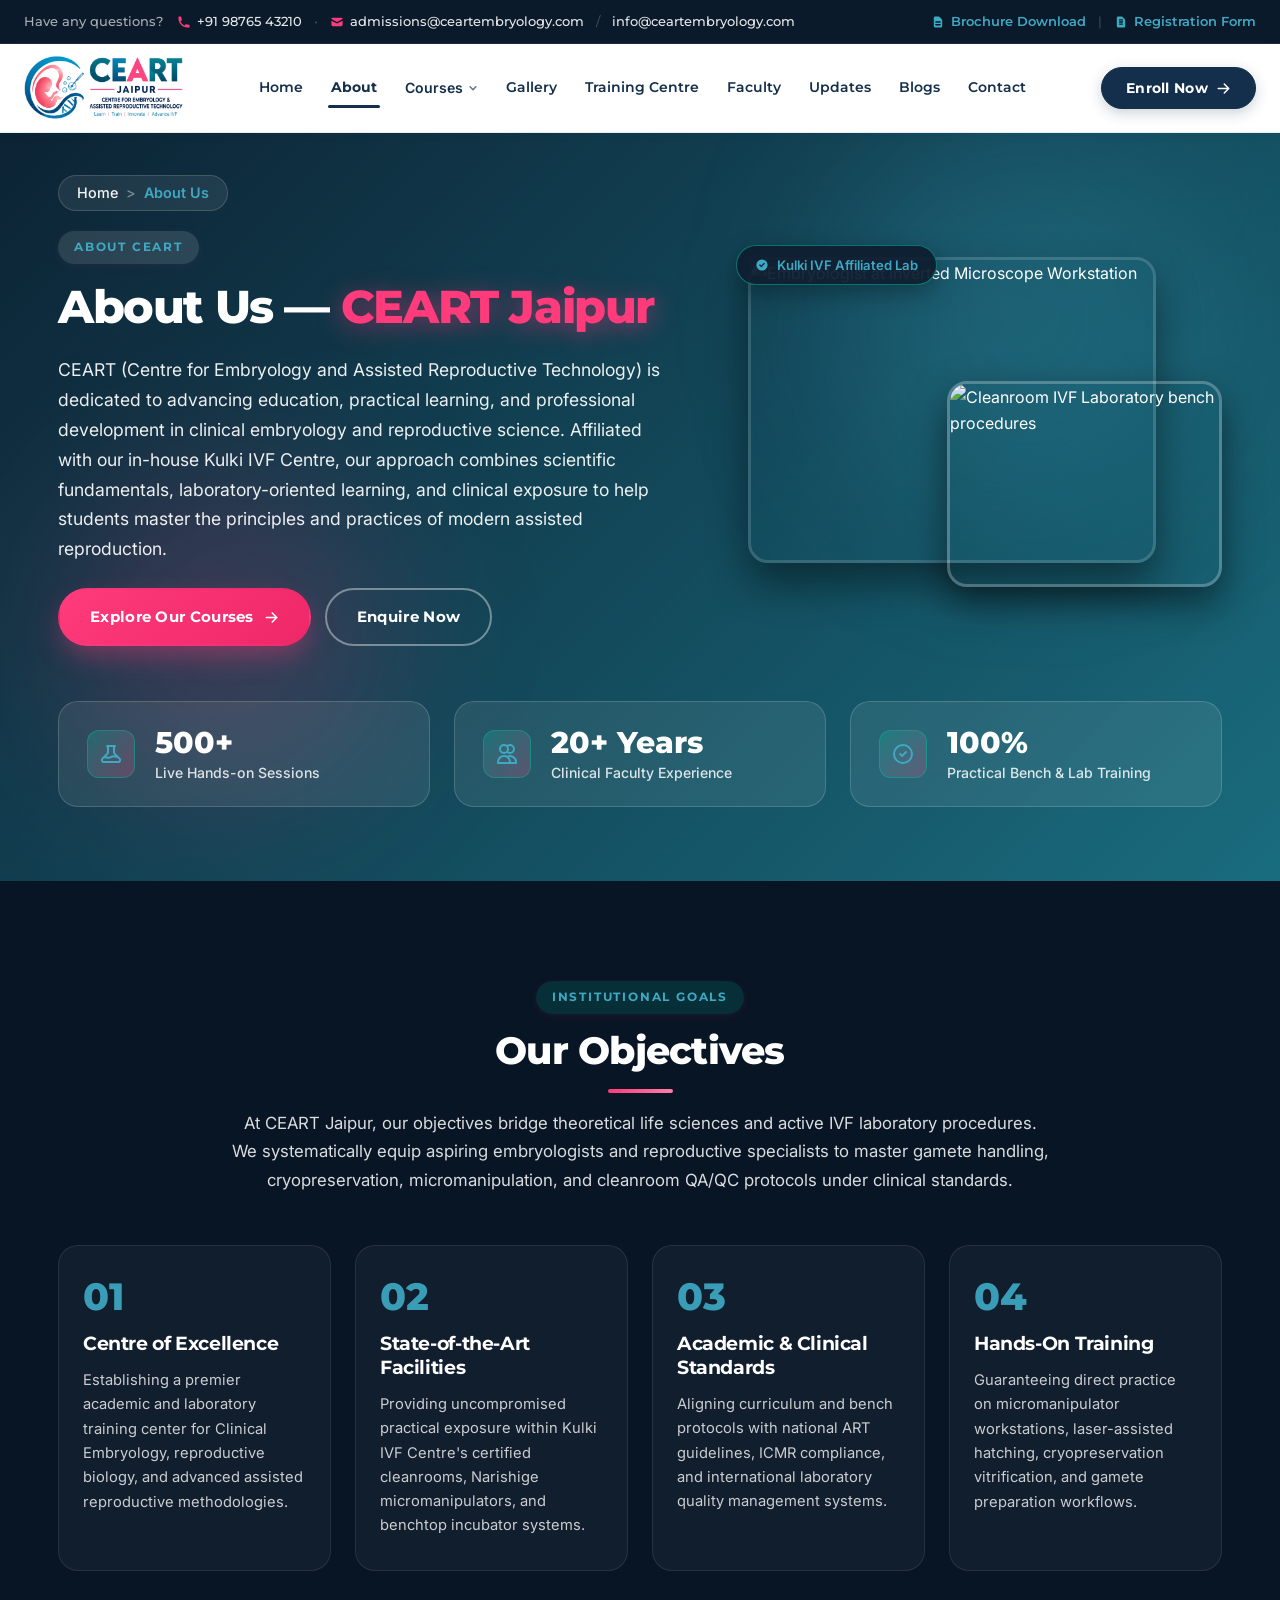
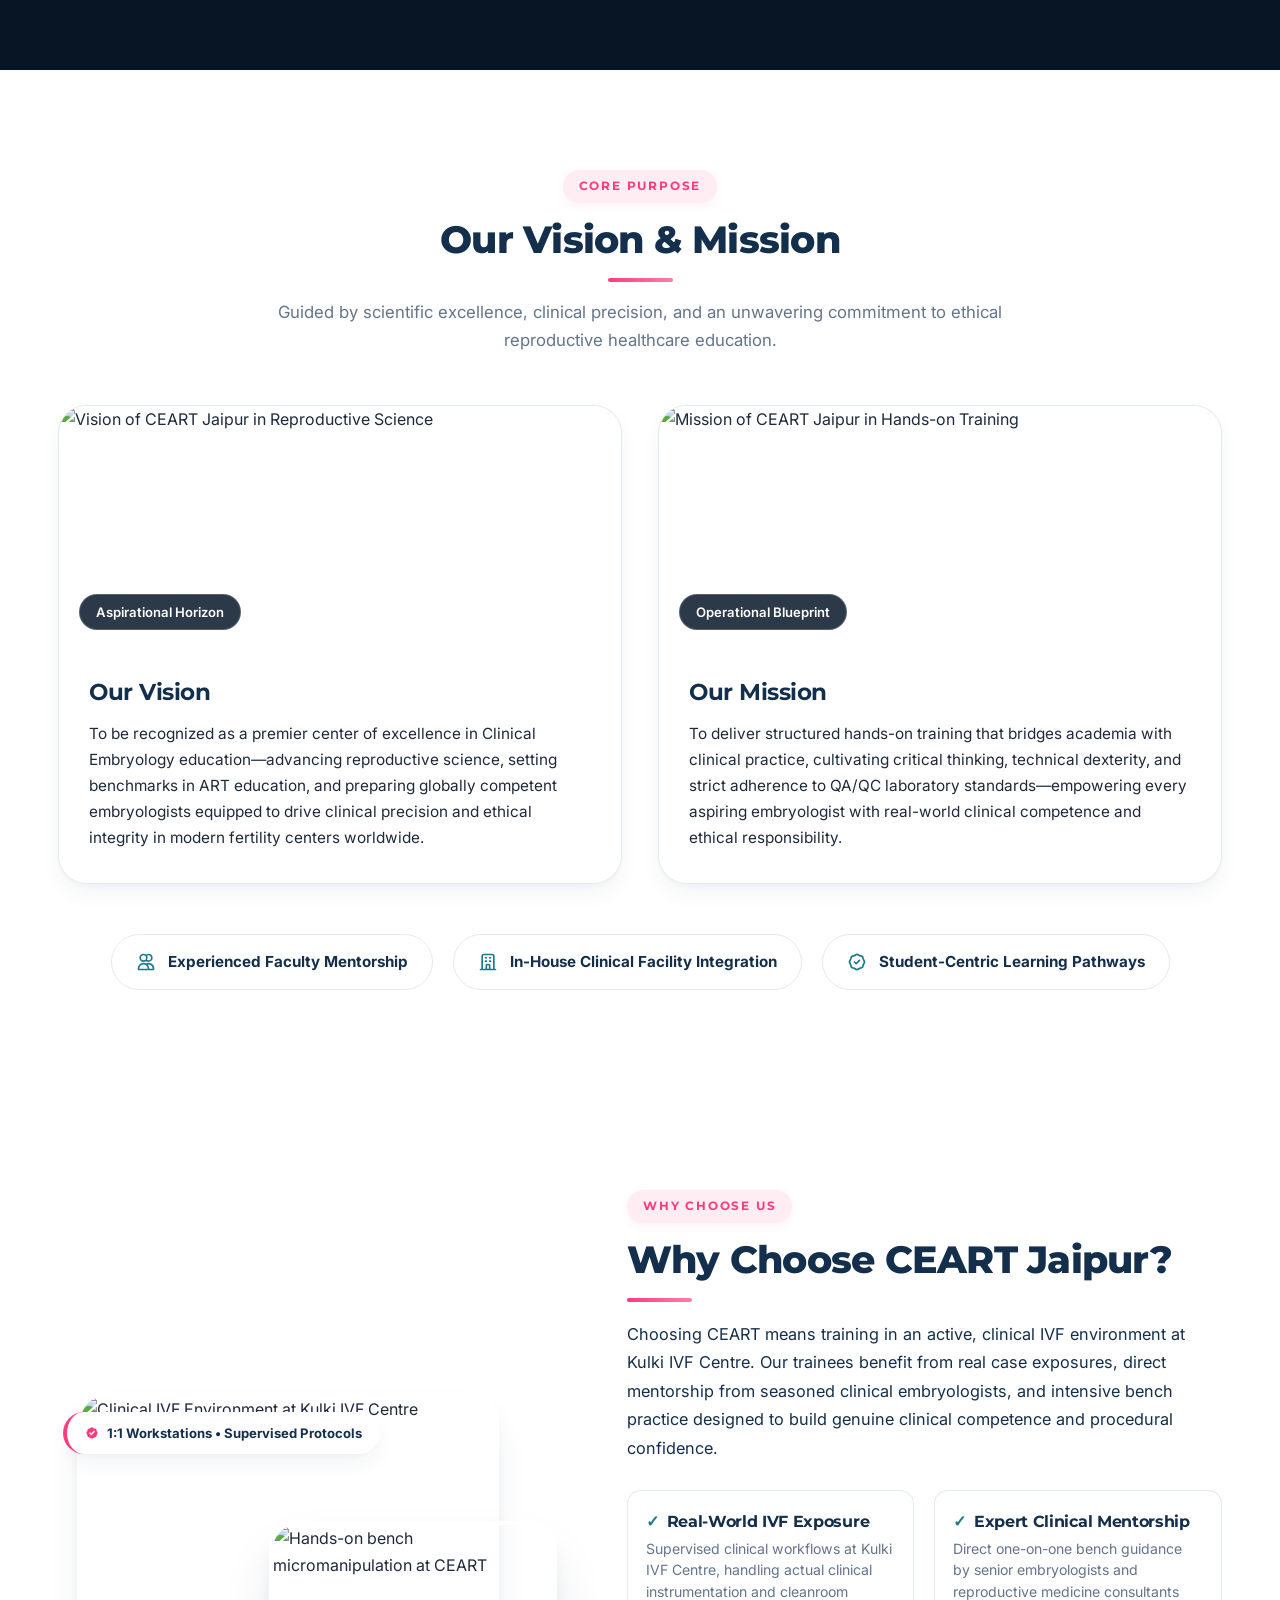
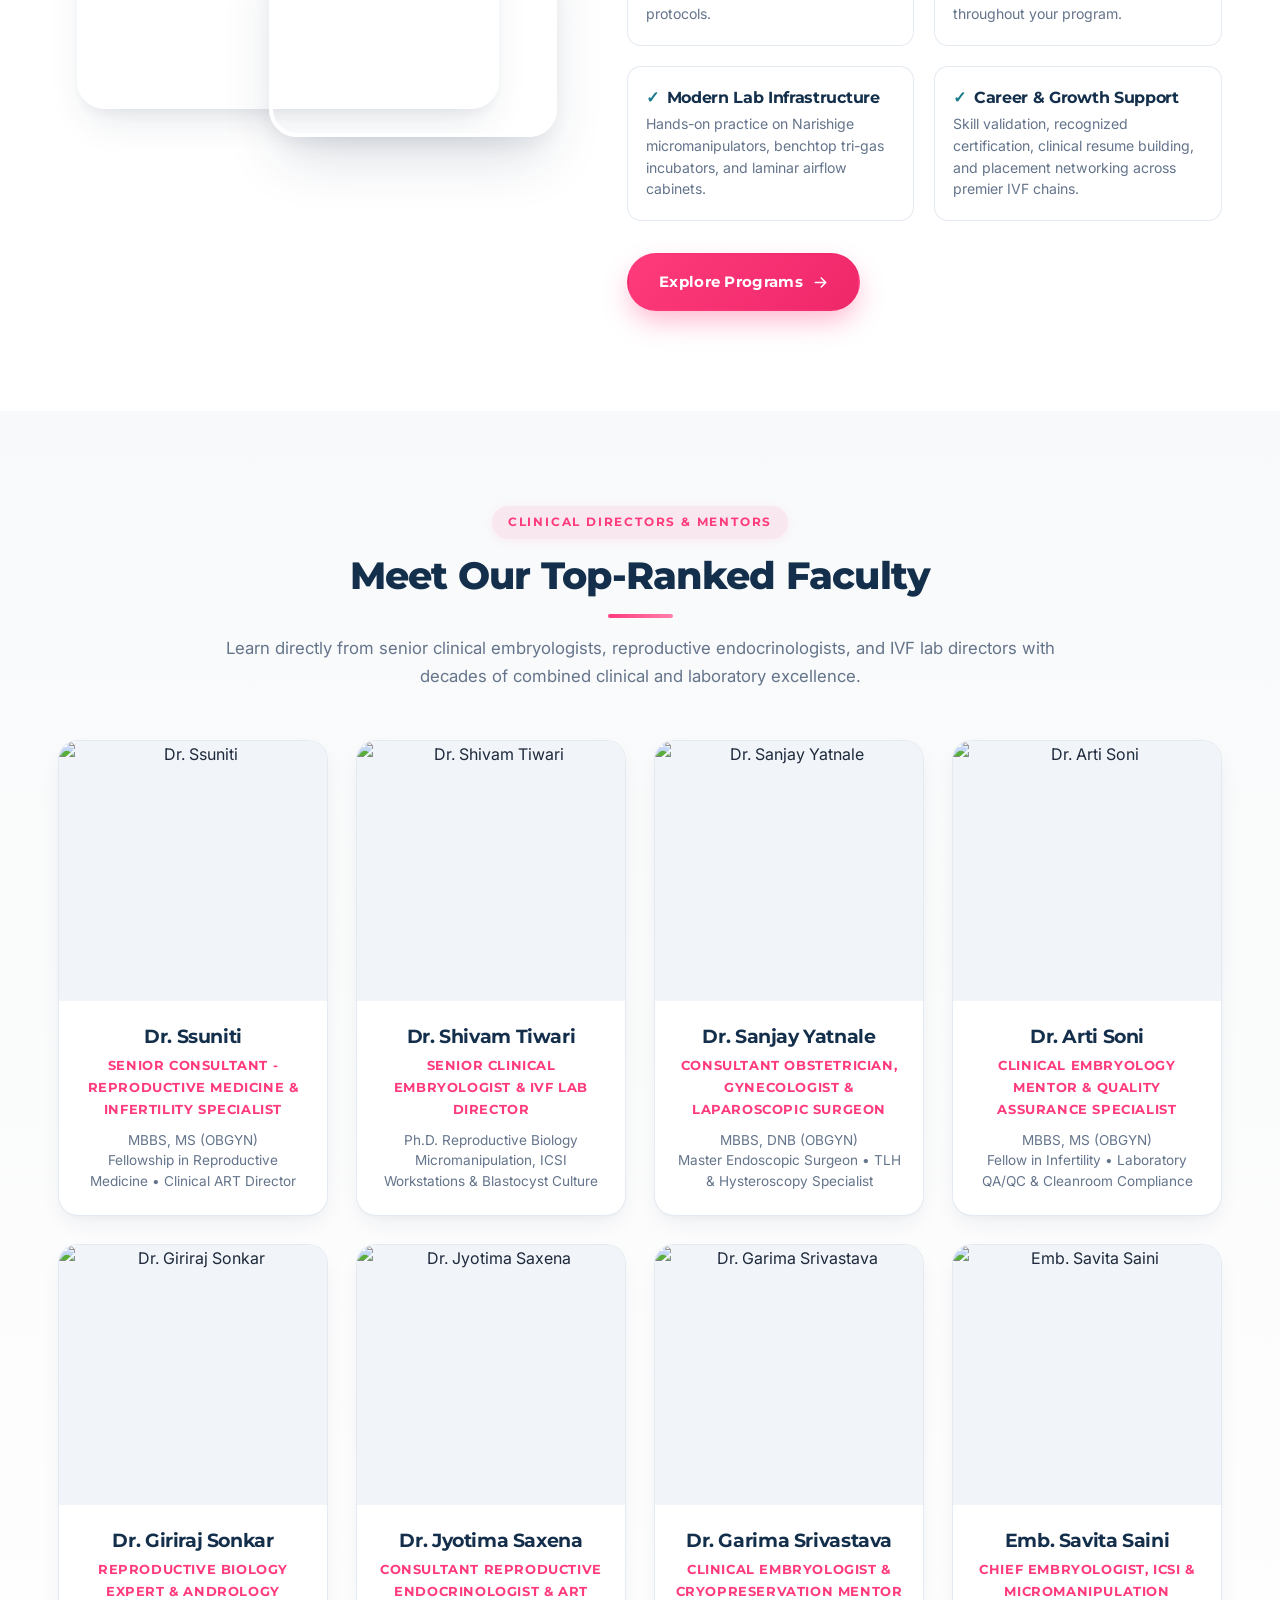
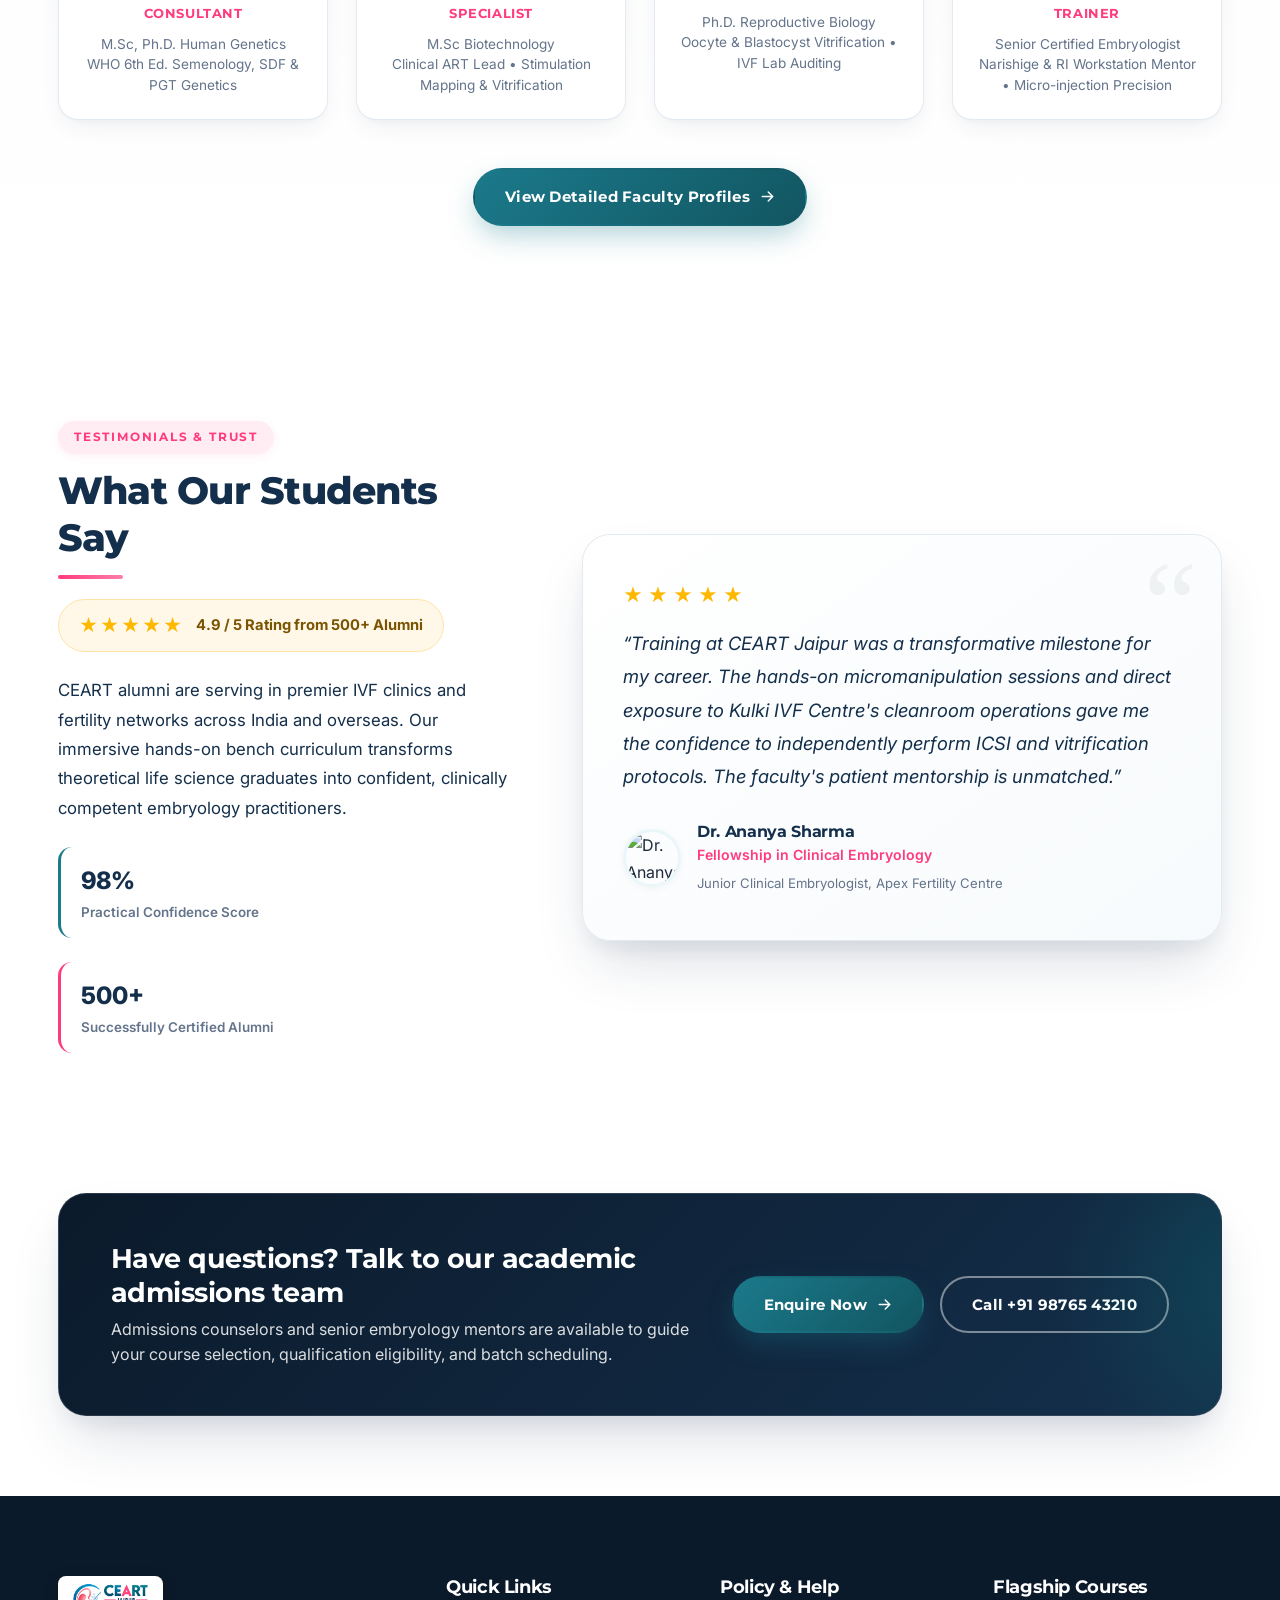
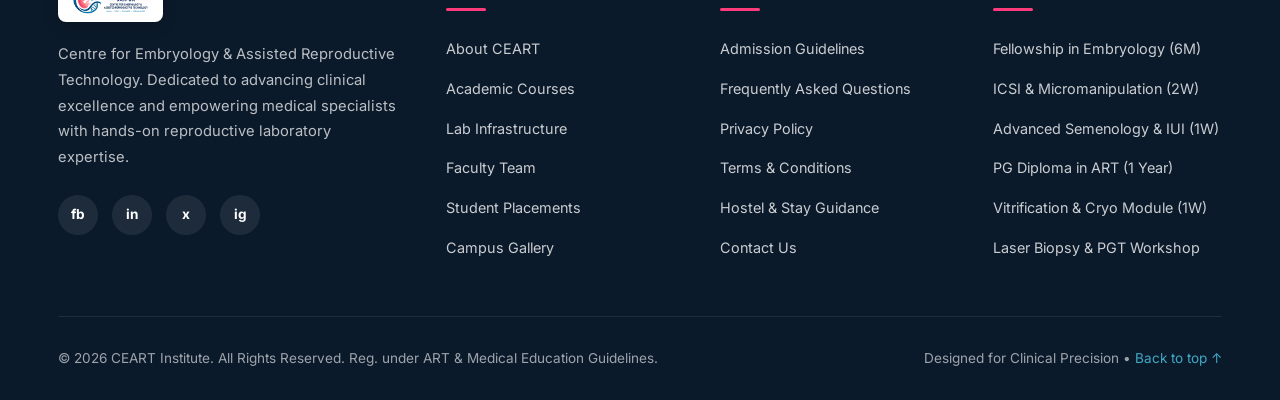
==== commit 7c6a9e81: "feat(about): redesign about.html to multi-section clinical institute layout" ====
--- a/about.html
+++ b/about.html
@@ -6,7 +6,7 @@
   <meta name="viewport" content="width=device-width, initial-scale=1.0">
   <title>About Us | CEART - Centre for Embryology &amp; Assisted Reproductive Technology</title>
   <meta name="description"
-    content="Learn about CEART Jaipur, a premier training institute for Clinical Embryology and ART. Practical learning, clinical affiliation with Kulki IVF Centre, and ethical excellence.">
+    content="Learn about CEART Jaipur, a premier training institute for Clinical Embryology and ART. Hands-on IVF training, clinical affiliation with Kulki IVF Centre, and renowned faculty.">
 
   <!-- Preconnect to Google Fonts -->
   <link rel="preconnect" href="https://fonts.googleapis.com">
@@ -24,6 +24,643 @@
 
   <!-- Interactive Motion Engine -->
   <script src="main.js" defer></script>
+
+  <!-- ================= Isolated Scoped Styles for About Page ================= -->
+  <style>
+    /* Prevent overflow on the entire page */
+    body, html {
+      overflow-x: hidden;
+    }
+
+    /* 1. Hero Section */
+    .about-hero-section {
+      position: relative;
+      padding: 175px 0 75px;
+      background: linear-gradient(135deg, var(--navy-blue-deep) 0%, var(--navy-blue) 100%);
+      color: var(--white);
+      overflow: hidden;
+    }
+
+    .about-hero-grid {
+      display: grid;
+      grid-template-columns: 1.15fr 0.85fr;
+      gap: 48px;
+      align-items: center;
+      position: relative;
+      z-index: 4;
+    }
+
+    .about-hero-collage {
+      position: relative;
+      width: 100%;
+      max-width: 480px;
+      margin: 0 auto;
+    }
+
+    .hero-collage-img-main {
+      width: 86%;
+      aspect-ratio: 4/3;
+      object-fit: cover;
+      border-radius: var(--radius-lg);
+      box-shadow: 0 20px 40px rgba(0, 0, 0, 0.45);
+      border: 3px solid rgba(255, 255, 255, 0.15);
+      display: block;
+    }
+
+    .hero-collage-img-sub {
+      position: absolute;
+      right: 0;
+      bottom: -24px;
+      width: 58%;
+      aspect-ratio: 4/3;
+      object-fit: cover;
+      border-radius: var(--radius-lg);
+      box-shadow: 0 16px 36px rgba(0, 0, 0, 0.5);
+      border: 3px solid rgba(255, 255, 255, 0.25);
+      display: block;
+    }
+
+    .hero-collage-badge {
+      position: absolute;
+      top: -12px;
+      left: -12px;
+      background: rgba(14, 30, 48, 0.94);
+      backdrop-filter: blur(12px);
+      -webkit-backdrop-filter: blur(12px);
+      border: 1px solid rgba(0, 201, 167, 0.5);
+      border-radius: 50px;
+      padding: 8px 18px;
+      display: inline-flex;
+      align-items: center;
+      gap: 8px;
+      box-shadow: 0 8px 24px rgba(0,0,0,0.3);
+      font-size: 0.82rem;
+      font-weight: 600;
+      color: var(--soft-cyan);
+      z-index: 3;
+    }
+
+    /* Metric Bar Strip */
+    .metrics-strip-wrapper {
+      margin-top: 55px;
+      position: relative;
+      z-index: 5;
+    }
+
+    .metrics-strip-grid {
+      display: grid;
+      grid-template-columns: repeat(3, 1fr);
+      gap: 24px;
+    }
+
+    .metric-strip-card {
+      background: rgba(255, 255, 255, 0.08);
+      backdrop-filter: blur(14px);
+      -webkit-backdrop-filter: blur(14px);
+      border: 1px solid rgba(255, 255, 255, 0.16);
+      border-radius: var(--radius-lg);
+      padding: 24px 28px;
+      display: flex;
+      align-items: center;
+      gap: 20px;
+      transition: transform 0.3s ease, border-color 0.3s ease, background 0.3s ease;
+    }
+
+    .metric-strip-card:hover {
+      transform: translateY(-4px);
+      background: rgba(255, 255, 255, 0.12);
+      border-color: var(--soft-cyan);
+    }
+
+    .metric-strip-icon {
+      width: 48px;
+      height: 48px;
+      border-radius: 12px;
+      background: linear-gradient(135deg, rgba(0, 201, 167, 0.25) 0%, rgba(255, 59, 124, 0.25) 100%);
+      border: 1px solid rgba(0, 201, 167, 0.35);
+      display: flex;
+      align-items: center;
+      justify-content: center;
+      color: var(--soft-cyan);
+      flex-shrink: 0;
+    }
+
+    .metric-strip-val {
+      font-size: 1.85rem;
+      font-weight: 800;
+      font-family: 'Space Grotesk', var(--font-heading);
+      line-height: 1.1;
+      color: #fff;
+      margin-bottom: 4px;
+    }
+
+    .metric-strip-label {
+      font-size: 0.88rem;
+      color: rgba(255, 255, 255, 0.84);
+      font-weight: 500;
+      line-height: 1.35;
+    }
+
+    /* 2. Objectives (Dark Navy) */
+    .objectives-section {
+      background: #081525;
+      padding: 100px 0;
+      color: #fff;
+      position: relative;
+    }
+
+    .objectives-grid {
+      display: grid;
+      grid-template-columns: repeat(4, 1fr);
+      gap: 24px;
+      margin-top: 48px;
+    }
+
+    .objective-card {
+      background: rgba(255, 255, 255, 0.04);
+      border: 1px solid rgba(255, 255, 255, 0.09);
+      border-radius: var(--radius-lg);
+      padding: 32px 24px;
+      transition: all 0.35s ease;
+      display: flex;
+      flex-direction: column;
+    }
+
+    .objective-card:hover {
+      transform: translateY(-6px);
+      background: rgba(255, 255, 255, 0.08);
+      border-color: rgba(0, 201, 167, 0.5);
+      box-shadow: 0 16px 32px rgba(0, 0, 0, 0.45);
+    }
+
+    .objective-num {
+      font-size: 2.4rem;
+      font-weight: 800;
+      font-family: 'Space Grotesk', var(--font-heading);
+      color: var(--soft-cyan);
+      margin-bottom: 16px;
+      line-height: 1;
+      opacity: 0.92;
+    }
+
+    .objective-title {
+      font-size: 1.2rem;
+      font-weight: 700;
+      color: #fff;
+      margin-bottom: 12px;
+    }
+
+    .objective-desc {
+      font-size: 0.92rem;
+      color: rgba(255, 255, 255, 0.78);
+      line-height: 1.65;
+      margin: 0;
+    }
+
+    /* 3. Vision & Mission */
+    .vm-section {
+      padding: 100px 0;
+      background: var(--white);
+    }
+
+    .vm-grid {
+      display: grid;
+      grid-template-columns: 1fr 1fr;
+      gap: 36px;
+      margin-top: 48px;
+    }
+
+    .vm-card {
+      background: #ffffff;
+      border: 1px solid var(--border-light);
+      border-radius: var(--radius-xl);
+      overflow: hidden;
+      box-shadow: var(--shadow-md);
+      transition: transform 0.3s ease, box-shadow 0.3s ease;
+      display: flex;
+      flex-direction: column;
+    }
+
+    .vm-card:hover {
+      transform: translateY(-5px);
+      box-shadow: var(--shadow-xl);
+    }
+
+    .vm-img-wrap {
+      height: 240px;
+      width: 100%;
+      overflow: hidden;
+      position: relative;
+    }
+
+    .vm-img {
+      width: 100%;
+      height: 100%;
+      object-fit: cover;
+      transition: transform 0.5s ease;
+    }
+
+    .vm-card:hover .vm-img {
+      transform: scale(1.05);
+    }
+
+    .vm-badge-float {
+      position: absolute;
+      bottom: 16px;
+      left: 20px;
+      background: rgba(14, 30, 48, 0.88);
+      backdrop-filter: blur(8px);
+      -webkit-backdrop-filter: blur(8px);
+      color: #fff;
+      padding: 6px 16px;
+      border-radius: 50px;
+      font-size: 0.82rem;
+      font-weight: 600;
+      border: 1px solid rgba(255, 255, 255, 0.2);
+    }
+
+    .vm-body {
+      padding: 32px 30px;
+      flex-grow: 1;
+      display: flex;
+      flex-direction: column;
+    }
+
+    .vm-body h3 {
+      font-size: 1.45rem;
+      color: var(--navy-blue);
+      margin-bottom: 14px;
+    }
+
+    .vm-body p {
+      font-size: 0.96rem;
+      color: var(--text-dark);
+      line-height: 1.7;
+      margin: 0;
+    }
+
+    .vm-badges-row {
+      display: flex;
+      justify-content: center;
+      gap: 20px;
+      flex-wrap: wrap;
+      margin-top: 50px;
+    }
+
+    .vm-feature-badge {
+      background: var(--navy-blue-ultra-light);
+      border: 1px solid rgba(14, 30, 48, 0.1);
+      padding: 14px 24px;
+      border-radius: 50px;
+      display: inline-flex;
+      align-items: center;
+      gap: 12px;
+      font-size: 0.95rem;
+      font-weight: 700;
+      color: var(--navy-blue);
+      box-shadow: var(--shadow-xs);
+      transition: transform 0.25s ease, background 0.25s ease;
+    }
+
+    .vm-feature-badge:hover {
+      transform: translateY(-2px);
+      background: #eef5fc;
+    }
+
+    .vm-feature-badge svg {
+      color: var(--primary-teal);
+      flex-shrink: 0;
+    }
+
+    /* 4. Why Choose CEART */
+    .why-section {
+      padding: 100px 0;
+      background: var(--navy-blue-ultra-light);
+    }
+
+    .why-choose-layout {
+      display: grid;
+      grid-template-columns: 1fr 1.15fr;
+      gap: 52px;
+      align-items: center;
+    }
+
+    .why-collage-wrap {
+      position: relative;
+      max-width: 480px;
+      margin: 0 auto;
+    }
+
+    .why-img-main {
+      width: 88%;
+      aspect-ratio: 4/3;
+      object-fit: cover;
+      border-radius: var(--radius-xl);
+      box-shadow: var(--shadow-lg);
+      border: 4px solid #fff;
+      display: block;
+    }
+
+    .why-img-overlay {
+      position: absolute;
+      right: 0;
+      bottom: -28px;
+      width: 60%;
+      aspect-ratio: 4/3;
+      object-fit: cover;
+      border-radius: var(--radius-xl);
+      box-shadow: var(--shadow-xl);
+      border: 4px solid #fff;
+      display: block;
+    }
+
+    .why-floating-pill {
+      position: absolute;
+      top: 20px;
+      left: -14px;
+      background: var(--white);
+      padding: 10px 18px;
+      border-radius: 50px;
+      box-shadow: var(--shadow-md);
+      border-left: 4px solid var(--accent-pink);
+      display: inline-flex;
+      align-items: center;
+      gap: 8px;
+      font-size: 0.82rem;
+      font-weight: 700;
+      color: var(--navy-blue);
+      z-index: 3;
+    }
+
+    .why-features-grid {
+      display: grid;
+      grid-template-columns: 1fr 1fr;
+      gap: 20px;
+      margin: 28px 0 32px;
+    }
+
+    .why-feature-item {
+      background: var(--white);
+      border-radius: var(--radius-md);
+      padding: 20px 18px;
+      border: 1px solid var(--border-light);
+      box-shadow: var(--shadow-xs);
+      transition: transform 0.25s ease, box-shadow 0.25s ease;
+    }
+
+    .why-feature-item:hover {
+      transform: translateY(-3px);
+      box-shadow: var(--shadow-md);
+    }
+
+    .why-feature-item h4 {
+      font-size: 1.02rem;
+      color: var(--navy-blue);
+      margin-bottom: 6px;
+      display: flex;
+      align-items: center;
+      gap: 8px;
+    }
+
+    .why-feature-item p {
+      font-size: 0.88rem;
+      color: var(--text-muted);
+      line-height: 1.55;
+      margin: 0;
+    }
+
+    /* 6. Testimonials Split */
+    .testimonials-section {
+      padding: 100px 0;
+      background: var(--white);
+    }
+
+    .testimonials-split-grid {
+      display: grid;
+      grid-template-columns: 1fr 1.35fr;
+      gap: 50px;
+      align-items: center;
+    }
+
+    .testimonials-left-box {
+      padding-right: 20px;
+    }
+
+    .student-rating-badge {
+      display: inline-flex;
+      align-items: center;
+      gap: 12px;
+      background: #fff8e8;
+      border: 1px solid #ffe3a3;
+      padding: 10px 20px;
+      border-radius: 50px;
+      margin-bottom: 24px;
+    }
+
+    .student-rating-stars {
+      color: #ffb800;
+      font-size: 1.15rem;
+      letter-spacing: 2px;
+    }
+
+    .student-rating-score {
+      font-size: 0.92rem;
+      font-weight: 700;
+      color: #7a5400;
+    }
+
+    .testimonial-feature-card {
+      background: linear-gradient(145deg, #ffffff 0%, #f7fafc 100%);
+      border-radius: var(--radius-xl);
+      padding: 44px 40px;
+      border: 1px solid var(--border-light);
+      box-shadow: var(--shadow-xl);
+      position: relative;
+      overflow: hidden;
+    }
+
+    .quote-watermark {
+      position: absolute;
+      right: 24px;
+      top: 10px;
+      font-size: 7.5rem;
+      line-height: 1;
+      font-family: Georgia, serif;
+      color: rgba(14, 30, 48, 0.05);
+      pointer-events: none;
+      user-select: none;
+    }
+
+    .testimonial-quote-text {
+      font-size: 1.15rem;
+      font-style: italic;
+      color: var(--navy-blue);
+      line-height: 1.8;
+      margin-bottom: 28px;
+      position: relative;
+      z-index: 2;
+    }
+
+    /* 7. Pre-Footer Ribbon */
+    .pre-footer-ribbon {
+      background: linear-gradient(135deg, var(--navy-blue-deep) 0%, var(--navy-blue) 100%);
+      border-radius: var(--radius-xl);
+      padding: 48px 52px;
+      color: #fff;
+      display: flex;
+      align-items: center;
+      justify-content: space-between;
+      gap: 36px;
+      box-shadow: var(--shadow-xl);
+      border: 1px solid rgba(255, 255, 255, 0.12);
+      margin: 40px 0 80px;
+      position: relative;
+      overflow: hidden;
+    }
+
+    .pre-footer-ribbon::after {
+      content: '';
+      position: absolute;
+      top: -50%;
+      right: -20%;
+      width: 400px;
+      height: 400px;
+      background: radial-gradient(circle, rgba(0, 201, 167, 0.15) 0%, transparent 70%);
+      border-radius: 50%;
+      pointer-events: none;
+    }
+
+    .pre-footer-ribbon-text h3 {
+      font-size: 1.7rem;
+      font-weight: 700;
+      color: #fff;
+      margin-bottom: 8px;
+    }
+
+    .pre-footer-ribbon-text p {
+      font-size: 1rem;
+      color: rgba(255, 255, 255, 0.85);
+      line-height: 1.55;
+      margin: 0;
+      max-width: 640px;
+    }
+
+    .pre-footer-ribbon-actions {
+      display: flex;
+      align-items: center;
+      gap: 16px;
+      flex-shrink: 0;
+      flex-wrap: wrap;
+    }
+
+    /* Responsive Rules for Mobile & Tablet */
+    @media (max-width: 991px) {
+      .about-hero-grid {
+        grid-template-columns: 1fr;
+        gap: 40px;
+        text-align: center;
+      }
+      .about-hero-collage {
+        max-width: 420px;
+        margin: 0 auto;
+      }
+      .metrics-strip-grid {
+        grid-template-columns: 1fr;
+        gap: 16px;
+      }
+      .objectives-grid {
+        grid-template-columns: repeat(2, 1fr);
+      }
+      .vm-grid {
+        grid-template-columns: 1fr;
+      }
+      .why-choose-layout {
+        grid-template-columns: 1fr;
+        gap: 44px;
+      }
+      .testimonials-split-grid {
+        grid-template-columns: 1fr;
+        gap: 36px;
+      }
+      .testimonials-left-box {
+        padding-right: 0;
+      }
+      .pre-footer-ribbon {
+        flex-direction: column;
+        text-align: center;
+        padding: 36px 28px;
+        gap: 24px;
+      }
+      .pre-footer-ribbon-text p {
+        margin: 0 auto;
+      }
+      .pre-footer-ribbon-actions {
+        justify-content: center;
+        width: 100%;
+      }
+    }
+
+    @media (max-width: 640px) {
+      .about-hero-section {
+        padding: 140px 0 50px;
+      }
+      .about-hero-collage {
+        max-width: 100%;
+      }
+      .hero-collage-img-main {
+        width: 88%;
+      }
+      .hero-collage-img-sub {
+        width: 60%;
+        right: 0;
+        bottom: -16px;
+      }
+      .hero-collage-badge {
+        top: -10px;
+        left: 0;
+        font-size: 0.75rem;
+        padding: 6px 12px;
+      }
+      .objectives-grid {
+        grid-template-columns: 1fr;
+      }
+      .why-features-grid {
+        grid-template-columns: 1fr;
+      }
+      .why-collage-wrap {
+        max-width: 100%;
+      }
+      .why-img-main {
+        width: 88%;
+      }
+      .why-img-overlay {
+        width: 60%;
+        bottom: -18px;
+      }
+      .why-floating-pill {
+        left: 0;
+        top: 10px;
+        font-size: 0.75rem;
+        padding: 8px 14px;
+      }
+      .testimonial-feature-card {
+        padding: 30px 20px;
+      }
+      .testimonial-quote-text {
+        font-size: 1rem;
+      }
+      .pre-footer-ribbon {
+        padding: 30px 20px;
+      }
+      .pre-footer-ribbon-text h3 {
+        font-size: 1.35rem;
+      }
+      .pre-footer-ribbon-actions .btn {
+        width: 100%;
+        justify-content: center;
+      }
+    }
+  </style>
 </head>
 
 <body>
@@ -98,7 +735,7 @@
             </div>
           </div>
 
-          <!-- Center: Horizontal Navigation Items (Plain Text UI - No route navigation / hyperlinks) -->
+          <!-- Center: Horizontal Navigation Items -->
           <ul class="nav-menu" id="navMenu">
             <li class="nav-menu-item"><span class="nav-item">Home</span></li>
             <li class="nav-menu-item"><span class="nav-item active">About</span></li>
@@ -145,282 +782,528 @@
     </header>
   </div>
 
-  <!-- ================= 1. Page Banner / Header ================= -->
-  <section class="hero page-hero" id="home" style="min-height: 460px; padding: 180px 0 80px; text-align: center;">
-    <!-- Parallax Layer & Glow Blobs -->
-    <div class="hero-parallax-bg"></div>
-    <div class="hero-glow-blob hero-glow-1"></div>
-    <div class="hero-glow-blob hero-glow-2"></div>
-
-    <div class="container" style="position: relative; z-index: 4;">
-      <div class="hero-content" data-reveal="fade-in">
-        <!-- Breadcrumb: Home > About Us -->
-        <nav class="breadcrumb-nav" aria-label="Breadcrumb" style="margin-bottom: 22px;">
-          <span style="display: inline-flex; align-items: center; gap: 8px; font-size: 0.92rem; font-weight: 500; color: rgba(255, 255, 255, 0.82); background: rgba(255, 255, 255, 0.08); padding: 6px 20px; border-radius: 50px; border: 1px solid rgba(255, 255, 255, 0.15); backdrop-filter: blur(10px);">
-            <a href="index.html" style="color: rgba(255, 255, 255, 0.95); text-decoration: none;">Home</a>
-            <span style="opacity: 0.5;">&gt;</span>
-            <span style="color: var(--soft-cyan); font-weight: 600;">About Us</span>
-          </span>
-        </nav>
-
-        <h1 class="hero-title" style="margin-bottom: 18px; font-size: 2.85rem;">
-          A Premier Institute for <span>Clinical Embryology</span>
-        </h1>
-
-        <p class="hero-subtitle" style="max-width: 780px; margin: 0 auto; font-size: 1.15rem; line-height: 1.65; color: rgba(255, 255, 255, 0.92);">
-          Advancing education, technical excellence, and ethical standards in Assisted Reproductive Technology.
-        </p>
+  <main>
+    <!-- ================= 1. HERO SECTION (Split Collage + Metrics Strip) ================= -->
+    <section class="about-hero-section" id="about-hero">
+      <!-- Glow Elements -->
+      <div class="hero-parallax-bg"></div>
+      <div class="hero-glow-blob hero-glow-1"></div>
+      <div class="hero-glow-blob hero-glow-2"></div>
+
+      <div class="container">
+        <!-- Split Hero Grid -->
+        <div class="about-hero-grid">
+          <!-- Left Column: Narrative Content -->
+          <div class="about-hero-left" data-reveal="fade-in">
+            <!-- Breadcrumb Navigation -->
+            <nav class="breadcrumb-nav" aria-label="Breadcrumb" style="margin-bottom: 20px;">
+              <span style="display: inline-flex; align-items: center; gap: 8px; font-size: 0.9rem; font-weight: 500; color: rgba(255, 255, 255, 0.82); background: rgba(255, 255, 255, 0.08); padding: 5px 18px; border-radius: 50px; border: 1px solid rgba(255, 255, 255, 0.15); backdrop-filter: blur(10px);">
+                <a href="index.html" style="color: rgba(255, 255, 255, 0.95); text-decoration: none;">Home</a>
+                <span style="opacity: 0.5;">&gt;</span>
+                <span style="color: var(--soft-cyan); font-weight: 600;">About Us</span>
+              </span>
+            </nav>
+
+            <div class="section-badge" style="background: rgba(255, 255, 255, 0.12); color: var(--soft-cyan); border-color: rgba(0, 201, 167, 0.4); margin-bottom: 16px;">
+              ABOUT CEART
+            </div>
+
+            <h1 class="hero-title" style="font-size: 2.9rem; line-height: 1.18; margin-bottom: 20px; text-align: left;">
+              About Us — <span class="gradient-text">CEART Jaipur</span>
+            </h1>
+
+            <p style="font-size: 1.1rem; line-height: 1.7; color: rgba(255, 255, 255, 0.92); margin-bottom: 24px; max-width: 620px;">
+              CEART (Centre for Embryology and Assisted Reproductive Technology) is dedicated to advancing education, practical learning, and professional development in clinical embryology and reproductive science. Affiliated with our in-house Kulki IVF Centre, our approach combines scientific fundamentals, laboratory-oriented learning, and clinical exposure to help students master the principles and practices of modern assisted reproduction.
+            </p>
+
+            <div style="display: flex; gap: 14px; flex-wrap: wrap; align-items: center;">
+              <a href="programs.html" class="btn btn-primary">
+                <span>Explore Our Courses</span>
+                <svg class="btn-arrow-icon" width="16" height="16" viewBox="0 0 20 20" fill="currentColor" aria-hidden="true">
+                  <path fill-rule="evenodd" d="M10.293 3.293a1 1 0 011.414 0l6 6a1 1 0 010 1.414l-6 6a1 1 0 01-1.414-1.414L14.586 11H3a1 1 0 110-2h11.586l-4.293-4.293a1 1 0 010-1.414z" clip-rule="evenodd" />
+                </svg>
+              </a>
+              <a href="index.html#lead-form" class="btn btn-outline" style="border-color: rgba(255,255,255,0.4); color: #fff;">
+                <span>Enquire Now</span>
+              </a>
+            </div>
+          </div>
+
+          <!-- Right Column: Dual Overlapping Photo Collage -->
+          <div class="about-hero-right" data-reveal="fade-in">
+            <div class="about-hero-collage">
+              <div class="hero-collage-badge">
+                <svg width="14" height="14" viewBox="0 0 20 20" fill="currentColor">
+                  <path fill-rule="evenodd" d="M10 18a8 8 0 100-16 8 8 0 000 16zm3.707-9.293a1 1 0 00-1.414-1.414L9 10.586 7.707 9.293a1 1 0 00-1.414 1.414l2 2a1 1 0 001.414 0l4-4z" clip-rule="evenodd" />
+                </svg>
+                Kulki IVF Affiliated Lab
+              </div>
+              <img src="https://images.unsplash.com/photo-1532187863486-abf9dbad1b69?auto=format&fit=crop&w=900&q=80" 
+                alt="Embryologist at Inverted Microscope Workstation" class="hero-collage-img-main">
+              <img src="https://images.unsplash.com/photo-1579154204601-01588f351e67?auto=format&fit=crop&w=900&q=80" 
+                alt="Cleanroom IVF Laboratory bench procedures" class="hero-collage-img-sub">
+            </div>
+          </div>
+        </div>
+
+        <!-- Metric Bar Strip (3 Cards below hero) -->
+        <div class="metrics-strip-wrapper" data-reveal="slide-up">
+          <div class="metrics-strip-grid">
+            <!-- Metric 1 -->
+            <div class="metric-strip-card">
+              <div class="metric-strip-icon">
+                <svg width="24" height="24" fill="none" stroke="currentColor" viewBox="0 0 24 24">
+                  <path stroke-linecap="round" stroke-linejoin="round" stroke-width="2" d="M19.428 15.428a2 2 0 00-1.022-.547l-2.387-.477a6 6 0 00-3.86.517l-.318.158a6 6 0 01-3.86.517L6.05 15.21a2 2 0 00-1.806.547M8 4h8l-1 1v5.172a2 2 0 00.586 1.414l5 5c1.26 1.26.367 3.414-1.415 3.414H4.828c-1.782 0-2.674-2.154-1.414-3.414l5-5A2 2 0 009 10.172V5L8 4z" />
+                </svg>
+              </div>
+              <div>
+                <div class="metric-strip-val">500+</div>
+                <div class="metric-strip-label">Live Hands-on Sessions</div>
+              </div>
+            </div>
+
+            <!-- Metric 2 -->
+            <div class="metric-strip-card">
+              <div class="metric-strip-icon">
+                <svg width="24" height="24" fill="none" stroke="currentColor" viewBox="0 0 24 24">
+                  <path stroke-linecap="round" stroke-linejoin="round" stroke-width="2" d="M12 4.354a4 4 0 110 5.292M15 21H3v-1a6 6 0 0112 0v1zm0 0h6v-1a6 6 0 00-9-5.197M13 7a4 4 0 11-8 0 4 4 0 018 0z" />
+                </svg>
+              </div>
+              <div>
+                <div class="metric-strip-val">20+ Years</div>
+                <div class="metric-strip-label">Clinical Faculty Experience</div>
+              </div>
+            </div>
+
+            <!-- Metric 3 -->
+            <div class="metric-strip-card">
+              <div class="metric-strip-icon">
+                <svg width="24" height="24" fill="none" stroke="currentColor" viewBox="0 0 24 24">
+                  <path stroke-linecap="round" stroke-linejoin="round" stroke-width="2" d="M9 12l2 2 4-4m6 2a9 9 0 11-18 0 9 9 0 0118 0z" />
+                </svg>
+              </div>
+              <div>
+                <div class="metric-strip-val">100%</div>
+                <div class="metric-strip-label">Practical Bench &amp; Lab Training</div>
+              </div>
+            </div>
+          </div>
+        </div>
       </div>
-    </div>
-  </section>
-
-  <!-- ================= 2. Institutional Overview ================= -->
-  <section class="section" id="overview">
-    <div class="container">
-      <div class="about-grid">
-        <!-- Left Image with Pulsing Sonar Badge -->
-        <div class="about-image-wrapper" data-reveal="slide-left">
-          <img src="https://images.unsplash.com/photo-1582719478250-c89cae4dc85b?auto=format&fit=crop&w=900&q=80"
-            alt="Embryology Training Lab at CEART Jaipur" class="about-image-main">
-          <div class="about-badge-floating pulse-badge">
-            <div class="about-badge-num"><span data-counter="200" data-suffix="+">0</span></div>
-            <div class="about-badge-text">
-              Embryologists<br>Trained &amp; Certified
-            </div>
-          </div>
-        </div>
-
-        <!-- Right Content & Focus Areas -->
-        <div class="about-content" data-reveal="slide-right">
-          <div class="section-badge">Institutional Overview</div>
-          <h2 class="section-title underline-accent">Dedicated to Scientific Rigor &amp; Practical Learning</h2>
-          
-          <p class="section-desc text-left" style="margin-left: 0; margin-bottom: 20px; font-size: 1.05rem; line-height: 1.75;">
-            CEART (Centre for Embryology and Assisted Reproductive Technology) is dedicated to advancing education, practical learning, and professional development in clinical embryology and reproductive science. Our approach combines scientific fundamentals, laboratory-oriented learning, and clinical exposure to help students understand the principles and practices of modern assisted reproduction.
+    </section>
+
+    <!-- ================= 2. OUR OBJECTIVES (Dark / Rich Navy Section) ================= -->
+    <section class="objectives-section" id="objectives">
+      <div class="container">
+        <div class="section-header text-center" data-reveal="fade-in">
+          <div class="section-badge" style="background: rgba(0, 201, 167, 0.15); color: var(--soft-cyan); border-color: rgba(0, 201, 167, 0.35);">
+            INSTITUTIONAL GOALS
+          </div>
+          <h2 class="section-title underline-accent" style="color: #fff;">Our Objectives</h2>
+          <p class="section-desc" style="color: rgba(255, 255, 255, 0.85); max-width: 820px; margin: 0 auto;">
+            At CEART Jaipur, our objectives bridge theoretical life sciences and active IVF laboratory procedures. We systematically equip aspiring embryologists and reproductive specialists to master gamete handling, cryopreservation, micromanipulation, and cleanroom QA/QC protocols under clinical standards.
           </p>
-
-          <p class="section-desc text-left" style="margin-left: 0; margin-bottom: 28px; font-size: 0.98rem; line-height: 1.7; color: var(--text-muted);">
-            At CEART Jaipur, our pedagogical framework connects rigorous laboratory methodology with real-world reproductive medicine. Through structured training modules and access to clinical environments, we cultivate skilled, ethical, and detail-oriented embryologists prepared to lead modern IVF laboratories.
+        </div>
+
+        <!-- 4-Card Numbered Grid -->
+        <div class="objectives-grid">
+          <!-- Card 01 -->
+          <div class="objective-card" data-reveal="slide-up">
+            <div class="objective-num">01</div>
+            <h3 class="objective-title">Centre of Excellence</h3>
+            <p class="objective-desc">
+              Establishing a premier academic and laboratory training center for Clinical Embryology, reproductive biology, and advanced assisted reproductive methodologies.
+            </p>
+          </div>
+
+          <!-- Card 02 -->
+          <div class="objective-card" data-reveal="slide-up" class="delay-1">
+            <div class="objective-num">02</div>
+            <h3 class="objective-title">State-of-the-Art Facilities</h3>
+            <p class="objective-desc">
+              Providing uncompromised practical exposure within Kulki IVF Centre's certified cleanrooms, Narishige micromanipulators, and benchtop incubator systems.
+            </p>
+          </div>
+
+          <!-- Card 03 -->
+          <div class="objective-card" data-reveal="slide-up" class="delay-2">
+            <div class="objective-num">03</div>
+            <h3 class="objective-title">Academic &amp; Clinical Standards</h3>
+            <p class="objective-desc">
+              Aligning curriculum and bench protocols with national ART guidelines, ICMR compliance, and international laboratory quality management systems.
+            </p>
+          </div>
+
+          <!-- Card 04 -->
+          <div class="objective-card" data-reveal="slide-up" class="delay-3">
+            <div class="objective-num">04</div>
+            <h3 class="objective-title">Hands-On Training</h3>
+            <p class="objective-desc">
+              Guaranteeing direct practice on micromanipulator workstations, laser-assisted hatching, cryopreservation vitrification, and gamete preparation workflows.
+            </p>
+          </div>
+        </div>
+      </div>
+    </section>
+
+    <!-- ================= 3. OUR VISION & MISSION ================= -->
+    <section class="vm-section" id="vision-mission">
+      <div class="container">
+        <div class="section-header text-center" data-reveal="fade-in">
+          <div class="section-badge">CORE PURPOSE</div>
+          <h2 class="section-title underline-accent">Our Vision &amp; Mission</h2>
+          <p class="section-desc" style="max-width: 820px; margin: 0 auto;">
+            Guided by scientific excellence, clinical precision, and an unwavering commitment to ethical reproductive healthcare education.
           </p>
-
-          <!-- 4 Core Focus Areas -->
-          <div class="about-points-grid">
-            <div class="about-point-card">
-              <div class="about-point-icon">&#10003;</div>
-              <div class="about-point-content">
-                <h4>Scientific Understanding</h4>
-                <p>In-depth reproductive biology, gametogenesis, fertilization kinetics, and embryo morphology.</p>
-              </div>
-            </div>
-
-            <div class="about-point-card">
-              <div class="about-point-icon">&#10003;</div>
-              <div class="about-point-content">
-                <h4>Technical Awareness</h4>
-                <p>Proficiency in micromanipulators, inverted optics, laser hatching, and cryo-storage operations.</p>
-              </div>
-            </div>
-
-            <div class="about-point-card">
-              <div class="about-point-icon">&#10003;</div>
-              <div class="about-point-content">
-                <h4>Laboratory QA/QC</h4>
-                <p>Standardized quality assurance, tri-gas incubator calibration, and strict contamination barriers.</p>
-              </div>
-            </div>
-
-            <div class="about-point-card">
-              <div class="about-point-icon">&#10003;</div>
-              <div class="about-point-content">
-                <h4>Reproductive Healthcare Ethics</h4>
-                <p>Stringent compliance with national ART guidelines, electronic witnessing, and patient safety.</p>
-              </div>
-            </div>
+        </div>
+
+        <!-- 2-Column Vision & Mission Grid -->
+        <div class="vm-grid">
+          <!-- Vision Card -->
+          <div class="vm-card" data-reveal="slide-left">
+            <div class="vm-img-wrap">
+              <img src="https://images.unsplash.com/photo-1516549655169-df83a0774514?auto=format&fit=crop&w=800&q=80"
+                alt="Vision of CEART Jaipur in Reproductive Science" class="vm-img">
+              <span class="vm-badge-float">Aspirational Horizon</span>
+            </div>
+            <div class="vm-body">
+              <h3>Our Vision</h3>
+              <p>
+                To be recognized as a premier center of excellence in Clinical Embryology education—advancing reproductive science, setting benchmarks in ART education, and preparing globally competent embryologists equipped to drive clinical precision and ethical integrity in modern fertility centers worldwide.
+              </p>
+            </div>
+          </div>
+
+          <!-- Mission Card -->
+          <div class="vm-card" data-reveal="slide-right">
+            <div class="vm-img-wrap">
+              <img src="https://images.unsplash.com/photo-1581594693702-fbdc51b2763b?auto=format&fit=crop&w=800&q=80"
+                alt="Mission of CEART Jaipur in Hands-on Training" class="vm-img">
+              <span class="vm-badge-float">Operational Blueprint</span>
+            </div>
+            <div class="vm-body">
+              <h3>Our Mission</h3>
+              <p>
+                To deliver structured hands-on training that bridges academia with clinical practice, cultivating critical thinking, technical dexterity, and strict adherence to QA/QC laboratory standards—empowering every aspiring embryologist with real-world clinical competence and ethical responsibility.
+              </p>
+            </div>
+          </div>
+        </div>
+
+        <!-- 3 Feature Badges Underneath -->
+        <div class="vm-badges-row" data-reveal="fade-in">
+          <div class="vm-feature-badge">
+            <svg width="20" height="20" fill="none" stroke="currentColor" viewBox="0 0 24 24">
+              <path stroke-linecap="round" stroke-linejoin="round" stroke-width="2" d="M12 4.354a4 4 0 110 5.292M15 21H3v-1a6 6 0 0112 0v1zm0 0h6v-1a6 6 0 00-9-5.197M13 7a4 4 0 11-8 0 4 4 0 018 0z" />
+            </svg>
+            Experienced Faculty Mentorship
+          </div>
+          <div class="vm-feature-badge">
+            <svg width="20" height="20" fill="none" stroke="currentColor" viewBox="0 0 24 24">
+              <path stroke-linecap="round" stroke-linejoin="round" stroke-width="2" d="M19 21V5a2 2 0 00-2-2H7a2 2 0 00-2 2v16m14 0h2m-2 0h-5m-9 0H3m2 0h5M9 7h1m-1 4h1m4-4h1m-1 4h1m-5 10v-5a1 1 0 011-1h2a1 1 0 011 1v5m-4 0h4" />
+            </svg>
+            In-House Clinical Facility Integration
+          </div>
+          <div class="vm-feature-badge">
+            <svg width="20" height="20" fill="none" stroke="currentColor" viewBox="0 0 24 24">
+              <path stroke-linecap="round" stroke-linejoin="round" stroke-width="2" d="M9 12l2 2 4-4M7.835 4.697a3.42 3.42 0 001.946-.806 3.42 3.42 0 014.438 0 3.42 3.42 0 001.946.806 3.42 3.42 0 013.138 3.138 3.42 3.42 0 00.806 1.946 3.42 3.42 0 010 4.438 3.42 3.42 0 00-.806 1.946 3.42 3.42 0 01-3.138 3.138 3.42 3.42 0 00-1.946.806 3.42 3.42 0 01-4.438 0 3.42 3.42 0 00-1.946-.806 3.42 3.42 0 01-3.138-3.138 3.42 3.42 0 00-.806-1.946 3.42 3.42 0 010-4.438 3.42 3.42 0 00.806-1.946 3.42 3.42 0 013.138-3.138z" />
+            </svg>
+            Student-Centric Learning Pathways
           </div>
         </div>
       </div>
-    </div>
-  </section>
-
-  <!-- ================= 3. Clinical Affiliation (Kulki IVF Centre) ================= -->
-  <section class="section section-light" id="clinical-affiliation" style="background-color: var(--bg-light);">
-    <div class="container">
-      <div class="section-header text-center" data-reveal="fade-in">
-        <div class="section-badge">Clinical Integration</div>
-        <h2 class="section-title underline-accent">Clinical Affiliation with Kulki IVF Centre</h2>
-        <p class="section-desc" style="max-width: 840px;">
-          At CEART Jaipur, training extends beyond simulated benches into direct clinical exposure through our in-house Kulki IVF Centre. Students bridge classroom theory with regulated, supervised clinical workflows, cleanroom protocols, and gamete preparation procedures under the guidance of seasoned clinical embryologists.
-        </p>
+    </section>
+
+    <!-- ================= 4. WHY CHOOSE CEART JAIPUR? ================= -->
+    <section class="why-section" id="why-choose">
+      <div class="container">
+        <div class="why-choose-layout">
+          <!-- Left Column: Dual Photo Cluster -->
+          <div class="why-choose-left" data-reveal="slide-left">
+            <div class="why-collage-wrap">
+              <div class="why-floating-pill">
+                <svg width="14" height="14" viewBox="0 0 20 20" fill="currentColor" style="color: var(--accent-pink);">
+                  <path fill-rule="evenodd" d="M6.267 3.455a3.066 3.066 0 001.745-.723 3.066 3.066 0 013.976 0 3.066 3.066 0 001.745.723 3.066 3.066 0 012.812 2.812c.051.643.304 1.254.723 1.745a3.066 3.066 0 010 3.976 3.066 3.066 0 00-.723 1.745 3.066 3.066 0 01-2.812 2.812 3.066 3.066 0 00-1.745.723 3.066 3.066 0 01-3.976 0 3.066 3.066 0 00-1.745-.723 3.066 3.066 0 01-2.812-2.812 3.066 3.066 0 00-.723-1.745 3.066 3.066 0 010-3.976 3.066 3.066 0 00.723-1.745 3.066 3.066 0 012.812-2.812zm7.44 5.252a1 1 0 00-1.414-1.414L9 10.586 7.707 9.293a1 1 0 00-1.414 1.414l2 2a1 1 0 001.414 0l4-4z" clip-rule="evenodd" />
+                </svg>
+                1:1 Workstations • Supervised Protocols
+              </div>
+              <img src="https://images.unsplash.com/photo-1519494026892-80bbd2d6fd0d?auto=format&fit=crop&w=800&q=80"
+                alt="Clinical IVF Environment at Kulki IVF Centre" class="why-img-main">
+              <img src="https://images.unsplash.com/photo-1576086213369-97a306d36557?auto=format&fit=crop&w=600&q=80"
+                alt="Hands-on bench micromanipulation at CEART" class="why-img-overlay">
+            </div>
+          </div>
+
+          <!-- Right Column: Narrative + 2x2 Feature Grid + CTA -->
+          <div class="why-choose-right" data-reveal="slide-right">
+            <div class="section-badge">WHY CHOOSE US</div>
+            <h2 class="section-title underline-accent" style="text-align: left; margin-bottom: 18px;">Why Choose CEART Jaipur?</h2>
+            
+            <p style="font-size: 1.02rem; line-height: 1.75; color: var(--navy-blue); margin-bottom: 24px;">
+              Choosing CEART means training in an active, clinical IVF environment at Kulki IVF Centre. Our trainees benefit from real case exposures, direct mentorship from seasoned clinical embryologists, and intensive bench practice designed to build genuine clinical competence and procedural confidence.
+            </p>
+
+            <!-- 2x2 Feature Grid -->
+            <div class="why-features-grid">
+              <!-- Feature 1 -->
+              <div class="why-feature-item">
+                <h4>
+                  <span style="color: var(--primary-teal);">&#10003;</span>
+                  Real-World IVF Exposure
+                </h4>
+                <p>Supervised clinical workflows at Kulki IVF Centre, handling actual clinical instrumentation and cleanroom protocols.</p>
+              </div>
+
+              <!-- Feature 2 -->
+              <div class="why-feature-item">
+                <h4>
+                  <span style="color: var(--primary-teal);">&#10003;</span>
+                  Expert Clinical Mentorship
+                </h4>
+                <p>Direct one-on-one bench guidance by senior embryologists and reproductive medicine consultants throughout your program.</p>
+              </div>
+
+              <!-- Feature 3 -->
+              <div class="why-feature-item">
+                <h4>
+                  <span style="color: var(--primary-teal);">&#10003;</span>
+                  Modern Lab Infrastructure
+                </h4>
+                <p>Hands-on practice on Narishige micromanipulators, benchtop tri-gas incubators, and laminar airflow cabinets.</p>
+              </div>
+
+              <!-- Feature 4 -->
+              <div class="why-feature-item">
+                <h4>
+                  <span style="color: var(--primary-teal);">&#10003;</span>
+                  Career &amp; Growth Support
+                </h4>
+                <p>Skill validation, recognized certification, clinical resume building, and placement networking across premier IVF chains.</p>
+              </div>
+            </div>
+
+            <!-- CTA Button -->
+            <div>
+              <a href="programs.html" class="btn btn-primary">
+                <span>Explore Programs</span>
+                <svg class="btn-arrow-icon" width="16" height="16" viewBox="0 0 20 20" fill="currentColor" aria-hidden="true">
+                  <path fill-rule="evenodd" d="M10.293 3.293a1 1 0 011.414 0l6 6a1 1 0 010 1.414l-6 6a1 1 0 01-1.414-1.414L14.586 11H3a1 1 0 110-2h11.586l-4.293-4.293a1 1 0 010-1.414z" clip-rule="evenodd" />
+                </svg>
+              </a>
+            </div>
+          </div>
+        </div>
       </div>
-
-      <div class="facilities-grid">
-        <!-- Card 1: Regulated Clinical Workflows -->
-        <div class="facility-card" data-reveal="slide-up">
-          <div class="facility-img-wrap">
-            <img src="https://images.unsplash.com/photo-1519494026892-80bbd2d6fd0d?auto=format&fit=crop&w=600&q=80"
-              alt="Regulated Clinical Workflows at Kulki IVF Centre" class="facility-img">
-          </div>
-          <div class="facility-content">
-            <h4>Regulated Clinical Workflows</h4>
-            <p>
-              Observe structured patient case workups, clinical protocol selection, follicular monitoring, and procedural scheduling strictly aligned with Indian ART regulation mandates.
+    </section>
+
+    <!-- ================= 5. MEET OUR TOP-RANKED FACULTY ================= -->
+    <section class="section section-bg-light" id="faculty">
+      <div class="container">
+        <div class="section-header text-center" data-reveal="fade-in">
+          <div class="section-badge">CLINICAL DIRECTORS &amp; MENTORS</div>
+          <h2 class="section-title underline-accent">Meet Our Top-Ranked Faculty</h2>
+          <p class="section-desc" style="max-width: 840px; margin: 0 auto;">
+            Learn directly from senior clinical embryologists, reproductive endocrinologists, and IVF lab directors with decades of combined clinical and laboratory excellence.
+          </p>
+        </div>
+
+        <!-- Responsive Grid showcasing all 8 faculty profiles -->
+        <div class="faculty-grid">
+          <!-- 1. Dr. Ssuniti -->
+          <div class="faculty-card" data-reveal="slide-up">
+            <div class="faculty-img-wrapper">
+              <img src="https://images.unsplash.com/photo-1594824813587-0b1a0300d604?auto=format&fit=crop&w=600&q=80" alt="Dr. Ssuniti" class="faculty-img">
+            </div>
+            <div class="faculty-info">
+              <h3 class="faculty-name">Dr. Ssuniti</h3>
+              <div class="faculty-role">Senior Consultant - Reproductive Medicine &amp; Infertility Specialist</div>
+              <p class="faculty-creds">MBBS, MS (OBGYN)<br>Fellowship in Reproductive Medicine &bull; Clinical ART Director</p>
+            </div>
+          </div>
+
+          <!-- 2. Dr. Shivam Tiwari -->
+          <div class="faculty-card" data-reveal="slide-up" class="delay-1">
+            <div class="faculty-img-wrapper">
+              <img src="https://images.unsplash.com/photo-1622253692010-333f2da6031d?auto=format&fit=crop&w=600&q=80" alt="Dr. Shivam Tiwari" class="faculty-img">
+            </div>
+            <div class="faculty-info">
+              <h3 class="faculty-name">Dr. Shivam Tiwari</h3>
+              <div class="faculty-role">Senior Clinical Embryologist &amp; IVF Lab Director</div>
+              <p class="faculty-creds">Ph.D. Reproductive Biology<br>Micromanipulation, ICSI Workstations &amp; Blastocyst Culture</p>
+            </div>
+          </div>
+
+          <!-- 3. Dr. Sanjay Yatnale -->
+          <div class="faculty-card" data-reveal="slide-up" class="delay-2">
+            <div class="faculty-img-wrapper">
+              <img src="https://images.unsplash.com/photo-1537368910025-700350fe46c7?auto=format&fit=crop&w=600&q=80" alt="Dr. Sanjay Yatnale" class="faculty-img">
+            </div>
+            <div class="faculty-info">
+              <h3 class="faculty-name">Dr. Sanjay Yatnale</h3>
+              <div class="faculty-role">Consultant Obstetrician, Gynecologist &amp; Laparoscopic Surgeon</div>
+              <p class="faculty-creds">MBBS, DNB (OBGYN)<br>Master Endoscopic Surgeon &bull; TLH &amp; Hysteroscopy Specialist</p>
+            </div>
+          </div>
+
+          <!-- 4. Dr. Arti Soni -->
+          <div class="faculty-card" data-reveal="slide-up" class="delay-3">
+            <div class="faculty-img-wrapper">
+              <img src="https://images.unsplash.com/photo-1559839734-2b71ea197ec2?auto=format&fit=crop&w=600&q=80" alt="Dr. Arti Soni" class="faculty-img">
+            </div>
+            <div class="faculty-info">
+              <h3 class="faculty-name">Dr. Arti Soni</h3>
+              <div class="faculty-role">Clinical Embryology Mentor &amp; Quality Assurance Specialist</div>
+              <p class="faculty-creds">MBBS, MS (OBGYN)<br>Fellow in Infertility &bull; Laboratory QA/QC &amp; Cleanroom Compliance</p>
+            </div>
+          </div>
+
+          <!-- 5. Dr. Giriraj Sonkar -->
+          <div class="faculty-card" data-reveal="slide-up">
+            <div class="faculty-img-wrapper">
+              <img src="https://images.unsplash.com/photo-1582750433449-648ed127bb54?auto=format&fit=crop&w=600&q=80" alt="Dr. Giriraj Sonkar" class="faculty-img">
+            </div>
+            <div class="faculty-info">
+              <h3 class="faculty-name">Dr. Giriraj Sonkar</h3>
+              <div class="faculty-role">Reproductive Biology Expert &amp; Andrology Consultant</div>
+              <p class="faculty-creds">M.Sc, Ph.D. Human Genetics<br>WHO 6th Ed. Semenology, SDF &amp; PGT Genetics</p>
+            </div>
+          </div>
+
+          <!-- 6. Dr. Jyotima Saxena -->
+          <div class="faculty-card" data-reveal="slide-up" class="delay-1">
+            <div class="faculty-img-wrapper">
+              <img src="https://images.unsplash.com/photo-1573496359142-b8d87734a5a2?auto=format&fit=crop&w=600&q=80" alt="Dr. Jyotima Saxena" class="faculty-img">
+            </div>
+            <div class="faculty-info">
+              <h3 class="faculty-name">Dr. Jyotima Saxena</h3>
+              <div class="faculty-role">Consultant Reproductive Endocrinologist &amp; ART Specialist</div>
+              <p class="faculty-creds">M.Sc Biotechnology<br>Clinical ART Lead &bull; Stimulation Mapping &amp; Vitrification</p>
+            </div>
+          </div>
+
+          <!-- 7. Dr. Garima Srivastava -->
+          <div class="faculty-card" data-reveal="slide-up" class="delay-2">
+            <div class="faculty-img-wrapper">
+              <img src="https://images.unsplash.com/photo-1584515979956-d9f6e5d09982?auto=format&fit=crop&w=600&q=80" alt="Dr. Garima Srivastava" class="faculty-img">
+            </div>
+            <div class="faculty-info">
+              <h3 class="faculty-name">Dr. Garima Srivastava</h3>
+              <div class="faculty-role">Clinical Embryologist &amp; Cryopreservation Mentor</div>
+              <p class="faculty-creds">Ph.D. Reproductive Biology<br>Oocyte &amp; Blastocyst Vitrification &bull; IVF Lab Auditing</p>
+            </div>
+          </div>
+
+          <!-- 8. Emb. Savita Saini -->
+          <div class="faculty-card" data-reveal="slide-up" class="delay-3">
+            <div class="faculty-img-wrapper">
+              <img src="https://images.unsplash.com/photo-1551836022-d5d88e9218df?auto=format&fit=crop&w=600&q=80" alt="Emb. Savita Saini" class="faculty-img">
+            </div>
+            <div class="faculty-info">
+              <h3 class="faculty-name">Emb. Savita Saini</h3>
+              <div class="faculty-role">Chief Embryologist, ICSI &amp; Micromanipulation Trainer</div>
+              <p class="faculty-creds">Senior Certified Embryologist<br>Narishige &amp; RI Workstation Mentor &bull; Micro-injection Precision</p>
+            </div>
+          </div>
+        </div>
+
+        <!-- Faculty Details Link -->
+        <div style="text-align: center; margin-top: 48px;" data-reveal="fade-in">
+          <a href="faculty.html" class="btn btn-secondary">
+            <span>View Detailed Faculty Profiles</span>
+            <svg class="btn-arrow-icon" width="16" height="16" viewBox="0 0 20 20" fill="currentColor" aria-hidden="true">
+              <path fill-rule="evenodd" d="M10.293 3.293a1 1 0 011.414 0l6 6a1 1 0 010 1.414l-6 6a1 1 0 01-1.414-1.414L14.586 11H3a1 1 0 110-2h11.586l-4.293-4.293a1 1 0 010-1.414z" clip-rule="evenodd" />
+            </svg>
+          </a>
+        </div>
+      </div>
+    </section>
+
+    <!-- ================= 6. STUDENT TESTIMONIALS ================= -->
+    <section class="testimonials-section" id="testimonials">
+      <div class="container">
+        <div class="testimonials-split-grid">
+          <!-- Left Column: Trust Summary & Badges -->
+          <div class="testimonials-left-box" data-reveal="slide-left">
+            <div class="section-badge">TESTIMONIALS &amp; TRUST</div>
+            <h2 class="section-title underline-accent" style="text-align: left; margin-bottom: 20px;">What Our Students Say</h2>
+            
+            <!-- 5-Star Visual Badge -->
+            <div class="student-rating-badge">
+              <div class="student-rating-stars">&#9733;&#9733;&#9733;&#9733;&#9733;</div>
+              <div class="student-rating-score">4.9 / 5 Rating from 500+ Alumni</div>
+            </div>
+
+            <p style="font-size: 1.05rem; line-height: 1.75; color: var(--navy-blue); margin-bottom: 24px;">
+              CEART alumni are serving in premier IVF clinics and fertility networks across India and overseas. Our immersive hands-on bench curriculum transforms theoretical life science graduates into confident, clinically competent embryology practitioners.
             </p>
-          </div>
-        </div>
-
-        <!-- Card 2: Cleanroom Protocols & Control -->
-        <div class="facility-card" data-reveal="slide-up" class="delay-1">
-          <div class="facility-img-wrap">
-            <img src="https://images.unsplash.com/photo-1582719508461-905c673771fd?auto=format&fit=crop&w=600&q=80"
-              alt="Grade A Cleanroom Protocols at CEART" class="facility-img">
-          </div>
-          <div class="facility-content">
-            <h4>Cleanroom Protocols &amp; Control</h4>
-            <p>
-              Train inside Grade-A cleanrooms equipped with positive-pressure HEPA and VOC carbon filtration, micro-environmental monitoring, and aseptic bench discipline.
-            </p>
-          </div>
-        </div>
-
-        <!-- Card 3: Gamete Preparation & Handling -->
-        <div class="facility-card" data-reveal="slide-up" class="delay-2">
-          <div class="facility-img-wrap">
-            <img src="https://images.unsplash.com/photo-1579154204601-01588f351e67?auto=format&fit=crop&w=600&q=80"
-              alt="Gamete Preparation and Bench Procedures" class="facility-img">
-          </div>
-          <div class="facility-content">
-            <h4>Gamete Preparation Procedures</h4>
-            <p>
-              Gain exposure to advanced semen preparation (density gradient &amp; swim-up), oocyte identification, mechanical denudation, and vitrification protocols in an active IVF facility.
-            </p>
+
+            <div style="display: flex; gap: 24px; flex-wrap: wrap;">
+              <div style="background: var(--navy-blue-ultra-light); padding: 14px 20px; border-radius: var(--radius-md); border-left: 3px solid var(--primary-teal);">
+                <div style="font-size: 1.5rem; font-weight: 800; color: var(--navy-blue);">98%</div>
+                <div style="font-size: 0.84rem; color: var(--text-muted); font-weight: 600;">Practical Confidence Score</div>
+              </div>
+              <div style="background: var(--navy-blue-ultra-light); padding: 14px 20px; border-radius: var(--radius-md); border-left: 3px solid var(--accent-pink);">
+                <div style="font-size: 1.5rem; font-weight: 800; color: var(--navy-blue);">500+</div>
+                <div style="font-size: 0.84rem; color: var(--text-muted); font-weight: 600;">Successfully Certified Alumni</div>
+              </div>
+            </div>
+          </div>
+
+          <!-- Right Column: Featured Testimonial Card with Avatar & Watermark -->
+          <div class="testimonials-right-box" data-reveal="slide-right">
+            <div class="testimonial-feature-card">
+              <!-- Decorative Watermark Quote -->
+              <div class="quote-watermark">&ldquo;</div>
+
+              <!-- Star Rating -->
+              <div class="star-rating" style="margin-bottom: 16px;">
+                <span>&#9733;</span><span>&#9733;</span><span>&#9733;</span><span>&#9733;</span><span>&#9733;</span>
+              </div>
+
+              <!-- Quote Body -->
+              <blockquote class="testimonial-quote-text">
+                &ldquo;Training at CEART Jaipur was a transformative milestone for my career. The hands-on micromanipulation sessions and direct exposure to Kulki IVF Centre's cleanroom operations gave me the confidence to independently perform ICSI and vitrification protocols. The faculty's patient mentorship is unmatched.&rdquo;
+              </blockquote>
+
+              <!-- Author Info -->
+              <div class="testimonial-author-wrap">
+                <img src="https://images.unsplash.com/photo-1534528741775-53994a69daeb?auto=format&fit=crop&w=300&q=80"
+                  alt="Dr. Ananya Sharma - Clinical Embryologist Alumni" class="author-avatar">
+                <div class="author-meta">
+                  <h4 style="color: var(--navy-blue); font-weight: 700; margin-bottom: 2px;">Dr. Ananya Sharma</h4>
+                  <div style="font-size: 0.88rem; color: var(--accent-pink); font-weight: 600; margin-bottom: 2px;">Fellowship in Clinical Embryology</div>
+                  <span style="font-size: 0.82rem; color: var(--text-muted);">Junior Clinical Embryologist, Apex Fertility Centre</span>
+                </div>
+              </div>
+            </div>
           </div>
         </div>
       </div>
-
-      <!-- Supervised Clinical Bridge Callout Box -->
-      <div class="clinical-bridge-box" data-reveal="fade-in"
-        style="margin-top: 48px; background: var(--white); border-radius: var(--radius-lg); padding: 32px 36px; border: 1px solid var(--border-light); box-shadow: var(--shadow-md); display: flex; align-items: center; justify-content: space-between; gap: 28px; flex-wrap: wrap;">
-        <div style="flex: 1 1 500px;">
-          <h4 style="font-size: 1.25rem; color: var(--navy-blue-deep); margin-bottom: 8px; display: flex; align-items: center; gap: 10px;">
-            <span style="display: inline-block; width: 10px; height: 10px; border-radius: 50%; background: var(--primary-teal);"></span>
-            Regulated &amp; Supervised Clinical Environment
-          </h4>
-          <p style="font-size: 0.95rem; color: var(--text-muted); line-height: 1.65; margin: 0;">
-            All practical sessions comply with applicable ethical guidelines, institutional permissions, and patient consent requirements. Hands-on exposure is tailored to the trainee's qualification and training scope under one-on-one mentor supervision.
-          </p>
-        </div>
-        <div>
-          <a href="index.html#lead-form" class="btn btn-primary btn-sm">Enquire for Next Batch</a>
+    </section>
+
+    <!-- ================= 7. PRE-FOOTER INQUIRY BANNER ================= -->
+    <section class="container">
+      <div class="pre-footer-ribbon" data-reveal="slide-up">
+        <div class="pre-footer-ribbon-text">
+          <h3>Have questions? Talk to our academic admissions team</h3>
+          <p>Admissions counselors and senior embryology mentors are available to guide your course selection, qualification eligibility, and batch scheduling.</p>
+        </div>
+        <div class="pre-footer-ribbon-actions">
+          <a href="index.html#lead-form" class="btn btn-secondary">
+            <span>Enquire Now</span>
+            <svg class="btn-arrow-icon" width="16" height="16" viewBox="0 0 20 20" fill="currentColor" aria-hidden="true">
+              <path fill-rule="evenodd" d="M10.293 3.293a1 1 0 011.414 0l6 6a1 1 0 010 1.414l-6 6a1 1 0 01-1.414-1.414L14.586 11H3a1 1 0 110-2h11.586l-4.293-4.293a1 1 0 010-1.414z" clip-rule="evenodd" />
+            </svg>
+          </a>
+          <a href="tel:+919876543210" class="btn btn-outline" style="border-color: rgba(255,255,255,0.45); color: #fff;">
+            <span>Call +91 98765 43210</span>
+          </a>
         </div>
       </div>
-    </div>
-  </section>
-
-  <!-- ================= 4. Core Institutional Pillars ================= -->
-  <section class="section" id="pillars">
-    <div class="container">
-      <div class="section-header text-center" data-reveal="fade-in">
-        <div class="section-badge">Foundations of Excellence</div>
-        <h2 class="section-title underline-accent">Core Institutional Pillars</h2>
-        <p class="section-desc">
-          Four foundational commitments guiding CEART Jaipur's academic standards, laboratory methodology, and professional outcomes.
-        </p>
-      </div>
-
-      <div class="why-grid">
-        <!-- Pillar 1: Academic Rigor -->
-        <div class="why-card" data-reveal="slide-up">
-          <div class="why-icon">
-            <svg fill="none" stroke="currentColor" viewBox="0 0 24 24" width="28" height="28">
-              <path stroke-linecap="round" stroke-linejoin="round" stroke-width="2"
-                d="M12 6.253v13m0-13C10.832 5.477 9.246 5 7.5 5S4.168 5.477 3 6.253v13C4.168 18.477 5.754 18 7.5 18s3.332.477 4.5 1.253m0-13C13.168 5.477 14.754 5 16.5 5c1.747 0 3.332.477 4.5 1.253v13C19.832 18.477 18.247 18 16.5 18c-1.746 0-3.332.477-4.5 1.253" />
-            </svg>
-          </div>
-          <h4>Academic Rigor</h4>
-          <p>
-            Comprehensive reproductive biology foundations, gametogenesis, fertilization dynamics, and evidence-based reproductive science.
-          </p>
-        </div>
-
-        <!-- Pillar 2: Hands-On Competence -->
-        <div class="why-card" data-reveal="slide-up" class="delay-1">
-          <div class="why-icon">
-            <svg fill="none" stroke="currentColor" viewBox="0 0 24 24" width="28" height="28">
-              <path stroke-linecap="round" stroke-linejoin="round" stroke-width="2"
-                d="M19.428 15.428a2 2 0 00-1.022-.547l-2.387-.477a6 6 0 00-3.86.517l-.318.158a6 6 0 01-3.86.517L6.05 15.21a2 2 0 00-1.806.547M8 4h8l-1 1v5.172a2 2 0 00.586 1.414l5 5c1.26 1.26.367 3.414-1.415 3.414H4.828c-1.782 0-2.674-2.154-1.414-3.414l5-5A2 2 0 009 10.172V5L8 4z" />
-            </svg>
-          </div>
-          <h4>Hands-On Competence</h4>
-          <p>
-            Direct bench demonstration, extensive individual workstation hours, micromanipulation practice, ICSI simulations, and vitrification.
-          </p>
-        </div>
-
-        <!-- Pillar 3: Quality & Ethics -->
-        <div class="why-card" data-reveal="slide-up" class="delay-2">
-          <div class="why-icon">
-            <svg fill="none" stroke="currentColor" viewBox="0 0 24 24" width="28" height="28">
-              <path stroke-linecap="round" stroke-linejoin="round" stroke-width="2"
-                d="M9 12l2 2 4-4m5.618-4.016A11.955 11.955 0 0112 2.944a11.955 11.955 0 01-8.618 3.04A12.02 12.02 0 003 9c0 5.591 3.824 10.29 9 11.622 5.176-1.332 9-6.03 9-11.622 0-1.042-.133-2.052-.382-3.016z" />
-            </svg>
-          </div>
-          <h4>Quality &amp; Ethics</h4>
-          <p>
-            Strict QA/QC compliance, continuous incubator KPI monitoring, electronic sample traceability, and patient confidentiality.
-          </p>
-        </div>
-
-        <!-- Pillar 4: Career Readiness -->
-        <div class="why-card" data-reveal="slide-up" class="delay-3">
-          <div class="why-icon">
-            <svg fill="none" stroke="currentColor" viewBox="0 0 24 24" width="28" height="28">
-              <path stroke-linecap="round" stroke-linejoin="round" stroke-width="2"
-                d="M21 13.255A23.931 23.931 0 0112 15c-3.183 0-6.22-.62-9-1.745M16 6V4a2 2 0 00-2-2h-4a2 2 0 00-2 2v2m4 6h.01M5 20h14a2 2 0 002-2V8a2 2 0 00-2-2H5a2 2 0 00-2 2v10a2 2 0 002 2z" />
-            </svg>
-          </div>
-          <h4>Career Readiness</h4>
-          <p>
-            Specialized training, portfolio evaluation, and professional development designed for clinical laboratories, research, and healthcare roles.
-          </p>
-        </div>
-      </div>
-    </div>
-  </section>
-
-  <!-- ================= 5. Call To Action (Bottom Banner) ================= -->
-  <section class="cta-banner" id="about-cta">
-    <div class="container">
-      <div class="cta-banner-inner">
-        <div class="cta-banner-text" data-reveal="slide-right">
-          <h3>Begin Your Specialization in ART &amp; Embryology</h3>
-          <p>
-            Join India's benchmark institute for hands-on clinical embryology training, in-house IVF exposure, and career-oriented laboratory mastery.
-          </p>
-        </div>
-        <div class="cta-banner-actions" data-reveal="slide-left" style="display: flex; gap: 16px; flex-wrap: wrap;">
-          <a href="programs.html" class="btn btn-secondary">Explore Programs</a>
-          <a href="contact.html" class="btn btn-outline-white">Contact Admissions</a>
-        </div>
-      </div>
-    </div>
-  </section>
-
-  <!-- ================= 6. Pre-Footer Contact Bar ================= -->
-  <section class="pre-footer-banner">
-    <div class="container">
-      <div class="pre-footer-inner">
-        <div class="pre-footer-text">
-          <h3>Have questions? Talk to our admissions team</h3>
-          <p>Get personalized guidance regarding batch availability, syllabus, and hostel arrangements.</p>
-        </div>
-        <div>
-          <a href="tel:+919876543210" class="btn btn-secondary">Call +91 98765 43210</a>
-        </div>
-      </div>
-    </div>
-  </section>
-
-  <!-- ================= 7. Footer (Exact from index.html) ================= -->
+    </section>
+  </main>
+
+  <!-- ================= 8. Footer (Exact from index.html) ================= -->
   <footer class="main-footer" id="contact">
     <div class="container">
       <div class="footer-grid">
@@ -502,7 +1385,7 @@
           &copy; 2026 CEART Institute. All Rights Reserved. Reg. under ART &amp; Medical Education Guidelines.
         </div>
         <div>
-          Designed for Clinical Precision &bull; <a href="#home">Back to top &uarr;</a>
+          Designed for Clinical Precision &bull; <a href="#about-hero">Back to top &uarr;</a>
         </div>
       </div>
     </div>
@@ -538,4 +1421,4 @@
 
 </body>
 
-</html>
+</html>
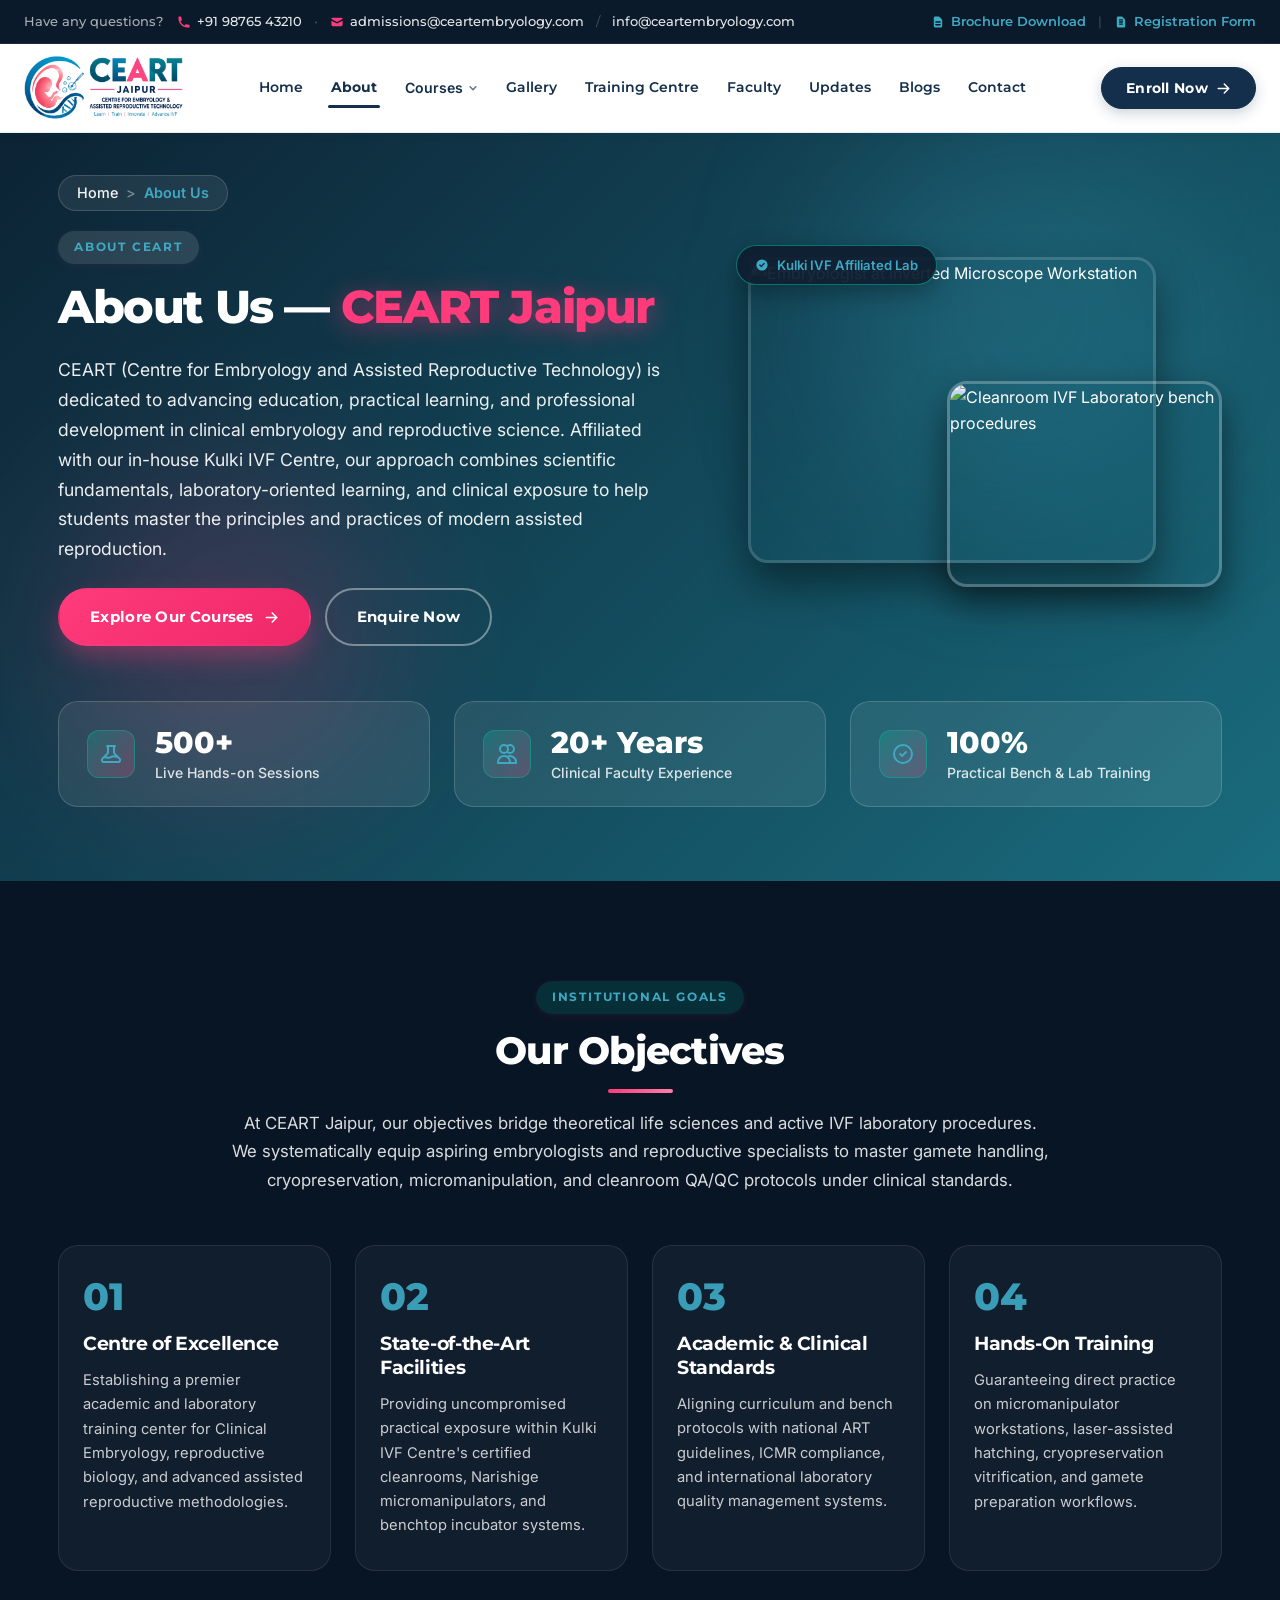
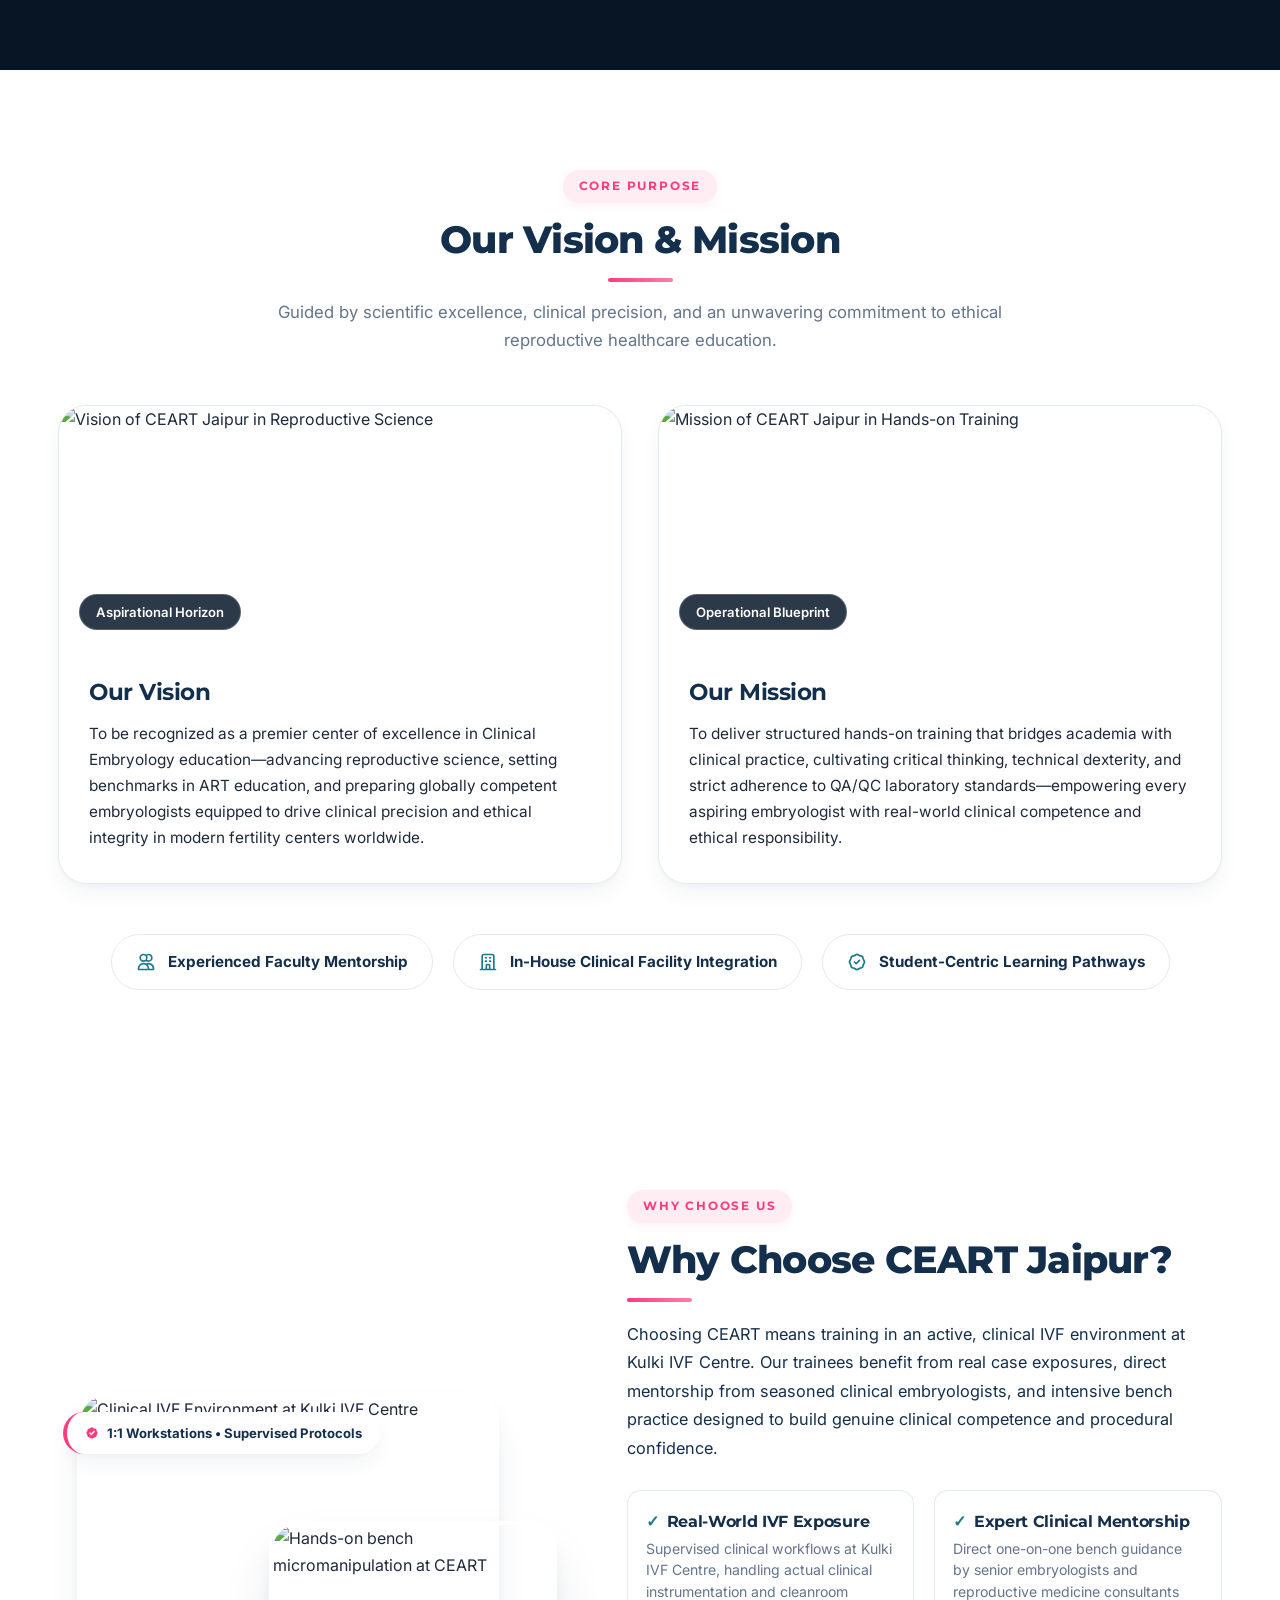
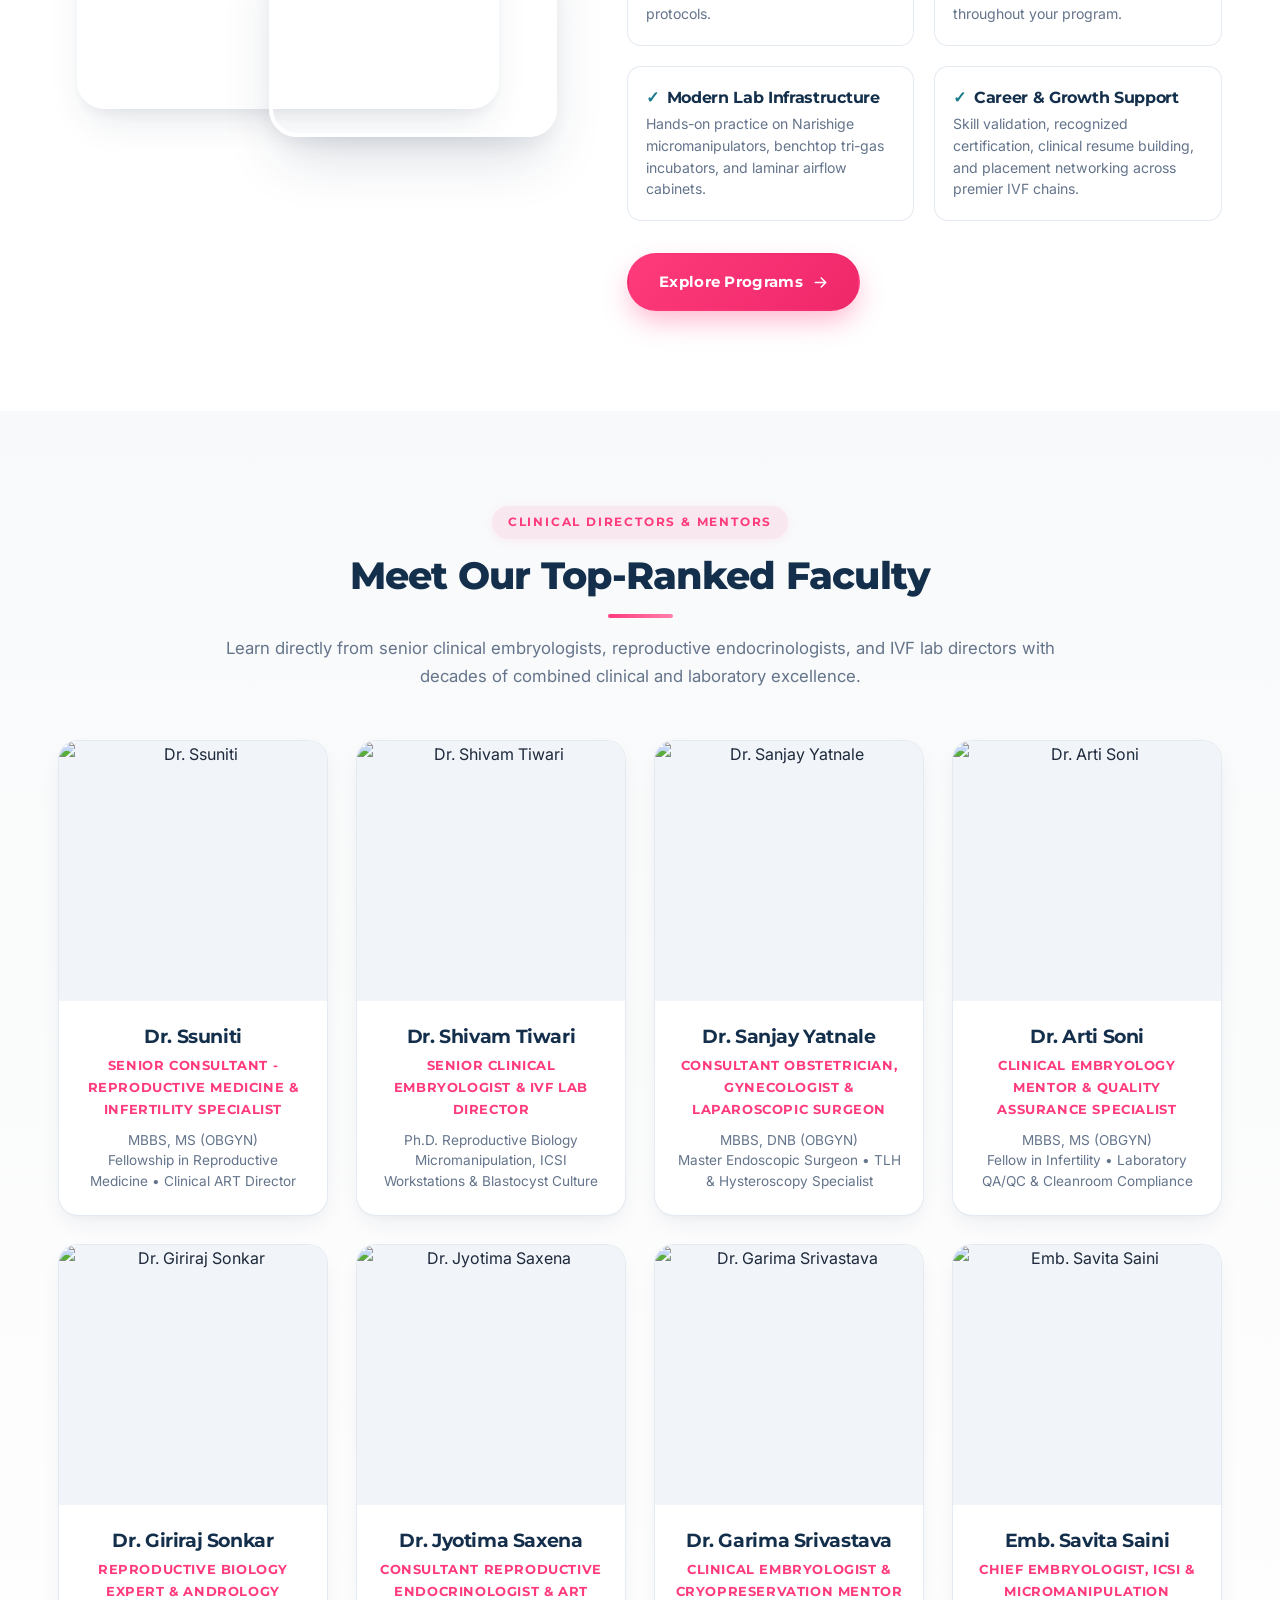
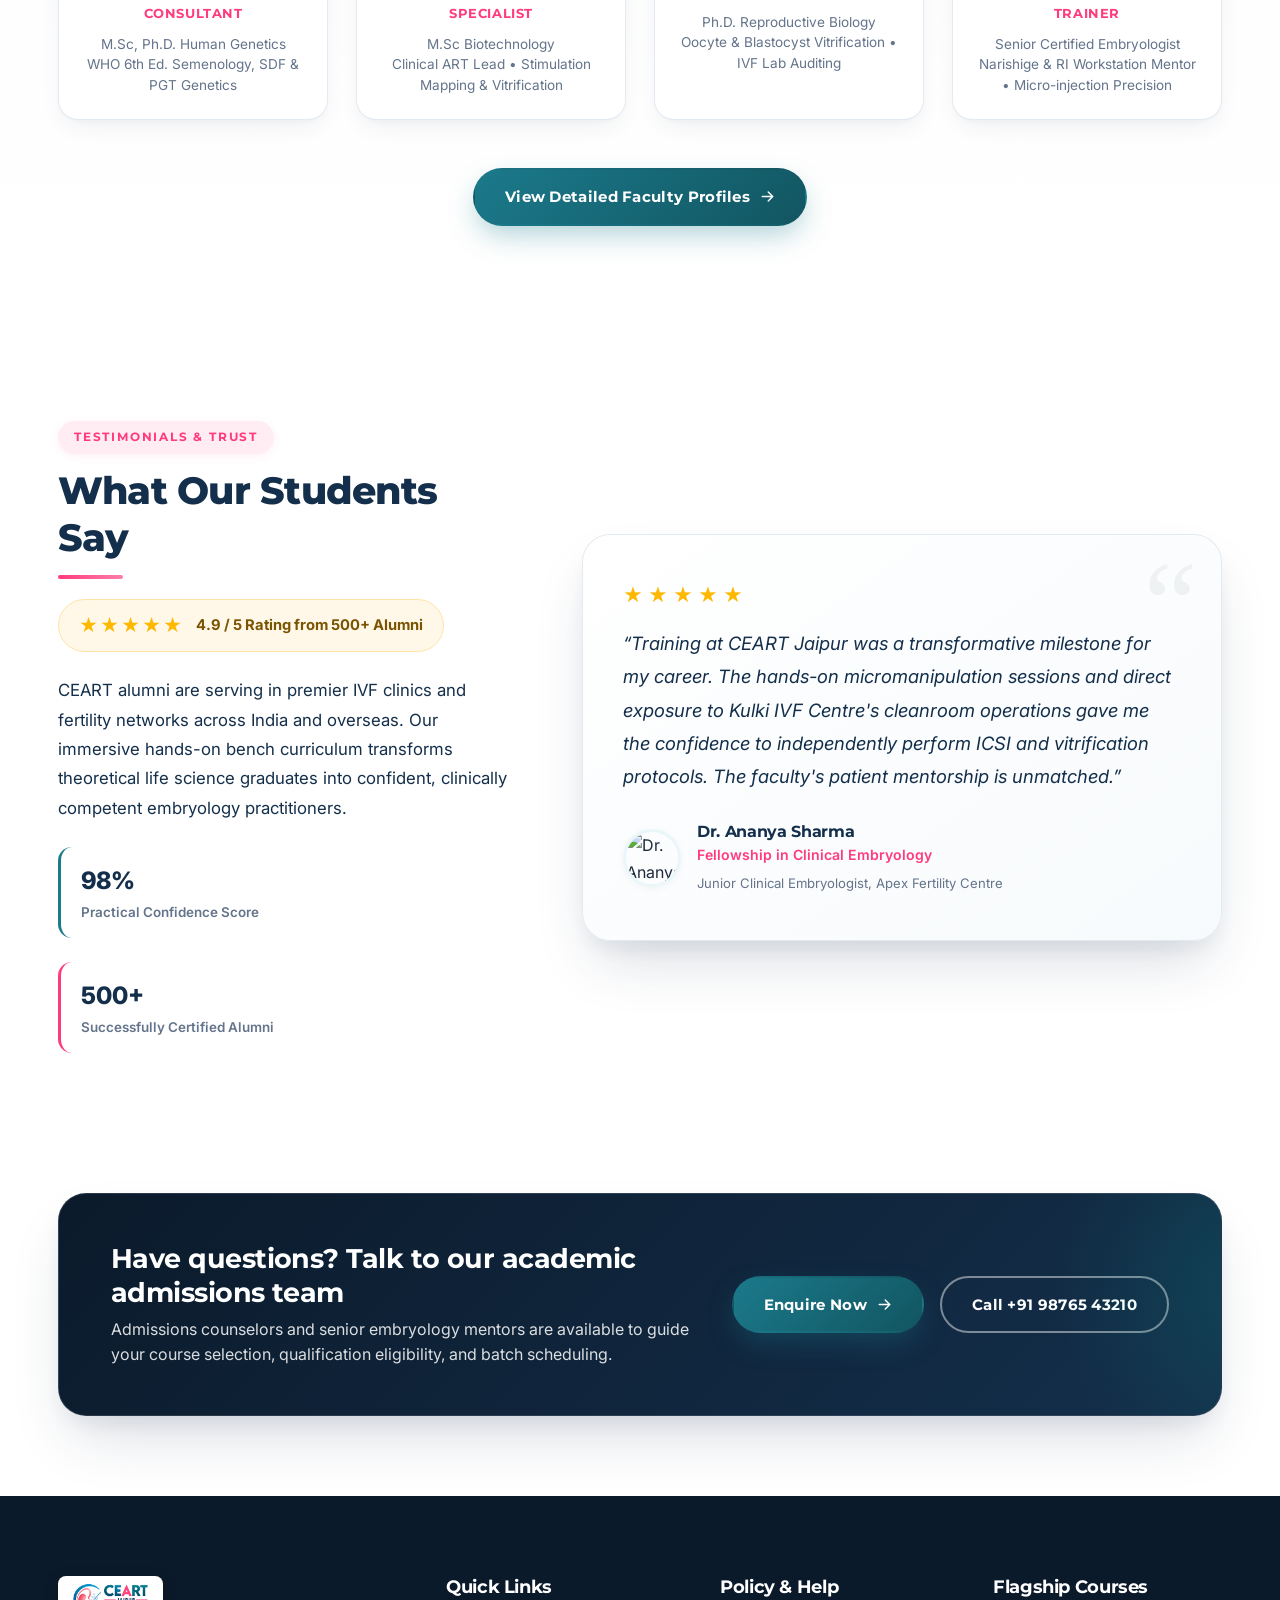
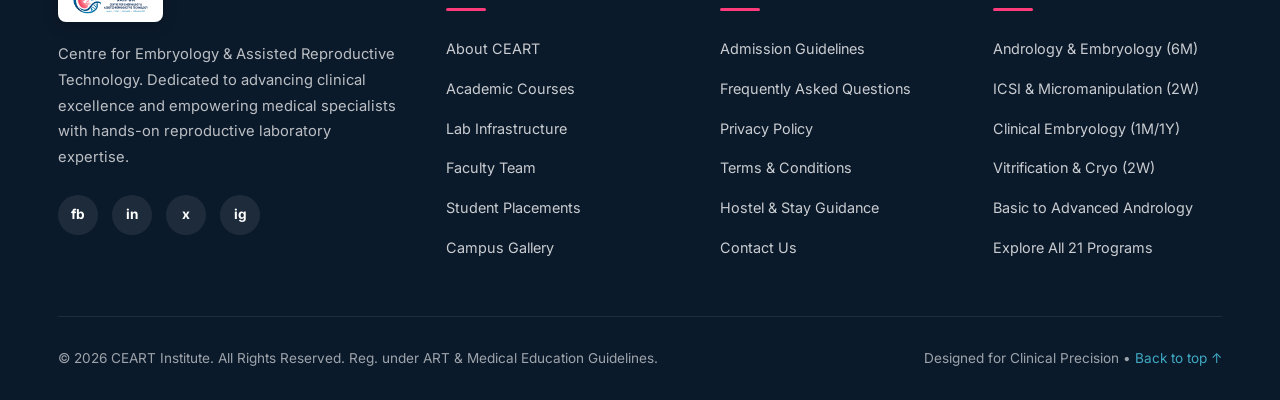
==== commit f43bbf5f: "fix(nav): connect all 5 dedicated course detail pages into navbar dropdown and footer menus" ====
--- a/about.html
+++ b/about.html
@@ -721,7 +721,7 @@
       <div class="main-nav-container">
         <nav class="navbar" aria-label="Main Navigation">
           <!-- Left: School Logo -->
-          <div class="brand-logo" aria-label="CEART Logo">
+          <a href="index.html" class="brand-logo" aria-label="CEART Logo">
             <img src="ceartlogo.png" alt="CEART - Centre for Embryology &amp; Assisted Reproductive Technology"
               class="brand-logo-img"
               onerror="this.style.display='none'; document.getElementById('brandLogoFallback').style.display='flex';">
@@ -733,12 +733,12 @@
                 <span class="brand-sub">Embryology Institute</span>
               </div>
             </div>
-          </div>
+          </a>
 
           <!-- Center: Horizontal Navigation Items -->
           <ul class="nav-menu" id="navMenu">
-            <li class="nav-menu-item"><span class="nav-item">Home</span></li>
-            <li class="nav-menu-item"><span class="nav-item active">About</span></li>
+            <li class="nav-menu-item"><a href="index.html" class="nav-item">Home</a></li>
+            <li class="nav-menu-item"><a href="about.html" class="nav-item active">About</a></li>
             <li class="nav-menu-item nav-item-dropdown" id="coursesDropdown">
               <button type="button" class="nav-item nav-dropdown-trigger" id="coursesDropdownBtn" aria-expanded="false" aria-haspopup="true" aria-controls="coursesDropdownMenu">
                 Courses
@@ -747,20 +747,21 @@
                 </svg>
               </button>
               <div class="nav-dropdown-menu" id="coursesDropdownMenu" role="region" aria-label="Short Term Courses">
-                <div class="dropdown-heading">Short Term Courses</div>
-                <div class="dropdown-item">Advanced Course of Andrology and Embryology</div>
-                <div class="dropdown-item">Micromanipulation and ICSI Hands-on Training</div>
-                <div class="dropdown-item">Certificate Course in Clinical Embryology</div>
-                <div class="dropdown-item">Cryopreservation/Vitrification and Embryology Lab</div>
-                <div class="dropdown-item">Basic to Advanced Andrology Certificate Course</div>
+                <div class="dropdown-heading"><a href="programs.html" style="color: inherit; text-decoration: none; display: flex; justify-content: space-between; align-items: center;">Short Term Courses <span>View All &rarr;</span></a></div>
+                <a href="course-andrology-embryology.html" class="dropdown-item">Advanced Course of Andrology and Embryology</a>
+                <a href="course-icsi-micromanipulation.html" class="dropdown-item">Micromanipulation and ICSI Hands-on Training</a>
+                <a href="course-clinical-embryology.html" class="dropdown-item">Certificate Course in Clinical Embryology</a>
+                <a href="course-cryopreservation-vitrification.html" class="dropdown-item">Cryopreservation/Vitrification and Embryology Lab</a>
+                <a href="course-basic-advanced-andrology.html" class="dropdown-item">Basic to Advanced Andrology Certificate Course</a>
+                <a href="programs.html" class="dropdown-item" style="border-top: 1px solid var(--border-light); margin-top: 6px; padding-top: 10px; color: var(--accent-pink); font-weight: 700;">Explore All 21 Programs &rarr;</a>
               </div>
             </li>
-            <li class="nav-menu-item"><span class="nav-item">Gallery</span></li>
-            <li class="nav-menu-item"><span class="nav-item">Training Centre</span></li>
-            <li class="nav-menu-item"><span class="nav-item">Faculty</span></li>
-            <li class="nav-menu-item"><span class="nav-item">Updates</span></li>
-            <li class="nav-menu-item"><span class="nav-item">Blogs</span></li>
-            <li class="nav-menu-item"><span class="nav-item">Contact</span></li>
+            <li class="nav-menu-item"><a href="index.html#gallery" class="nav-item">Gallery</a></li>
+            <li class="nav-menu-item"><a href="index.html#facilities" class="nav-item">Training Centre</a></li>
+            <li class="nav-menu-item"><a href="faculty.html" class="nav-item">Faculty</a></li>
+            <li class="nav-menu-item"><a href="index.html#highlights" class="nav-item">Updates</a></li>
+            <li class="nav-menu-item"><a href="index.html#blogs" class="nav-item">Blogs</a></li>
+            <li class="nav-menu-item"><a href="index.html#contact-seo" class="nav-item">Contact</a></li>
           </ul>
 
           <!-- Right: Prominent Dark-Blue Rounded "Enroll Now" Button with Right Arrow -->
@@ -1344,9 +1345,9 @@
           <h4>Quick Links</h4>
           <ul class="footer-links">
             <li><a href="about.html">About CEART</a></li>
-            <li><a href="index.html#courses">Academic Courses</a></li>
+            <li><a href="programs.html">Academic Courses</a></li>
             <li><a href="index.html#facilities">Lab Infrastructure</a></li>
-            <li><a href="index.html#faculty">Faculty Team</a></li>
+            <li><a href="faculty.html">Faculty Team</a></li>
             <li><a href="index.html#placements">Student Placements</a></li>
             <li><a href="index.html#gallery">Campus Gallery</a></li>
           </ul>
@@ -1369,12 +1370,12 @@
         <div class="footer-col" data-reveal="slide-up" class="delay-3">
           <h4>Flagship Courses</h4>
           <ul class="footer-links">
-            <li><a href="index.html#courses">Fellowship in Embryology (6M)</a></li>
-            <li><a href="index.html#courses">ICSI &amp; Micromanipulation (2W)</a></li>
-            <li><a href="index.html#courses">Advanced Semenology &amp; IUI (1W)</a></li>
-            <li><a href="index.html#courses">PG Diploma in ART (1 Year)</a></li>
-            <li><a href="index.html#courses">Vitrification &amp; Cryo Module (1W)</a></li>
-            <li><a href="index.html#courses">Laser Biopsy &amp; PGT Workshop</a></li>
+            <li><a href="course-andrology-embryology.html">Andrology &amp; Embryology (6M)</a></li>
+            <li><a href="course-icsi-micromanipulation.html">ICSI &amp; Micromanipulation (2W)</a></li>
+            <li><a href="course-clinical-embryology.html">Clinical Embryology (1M/1Y)</a></li>
+            <li><a href="course-cryopreservation-vitrification.html">Vitrification &amp; Cryo (2W)</a></li>
+            <li><a href="course-basic-advanced-andrology.html">Basic to Advanced Andrology</a></li>
+            <li><a href="programs.html">Explore All 21 Programs</a></li>
           </ul>
         </div>
       </div>
--- a/global.css
+++ b/global.css
@@ -604,7 +604,7 @@
   gap: 10px;
   text-decoration: none;
   flex-shrink: 0;
-  cursor: default;
+  cursor: pointer;
 }
 
 .brand-logo-img {
@@ -686,7 +686,7 @@
   display: inline-flex;
   align-items: center;
   gap: 5px;
-  cursor: default;
+  cursor: pointer;
   user-select: none;
   white-space: nowrap;
   transition: color var(--transition-fast);
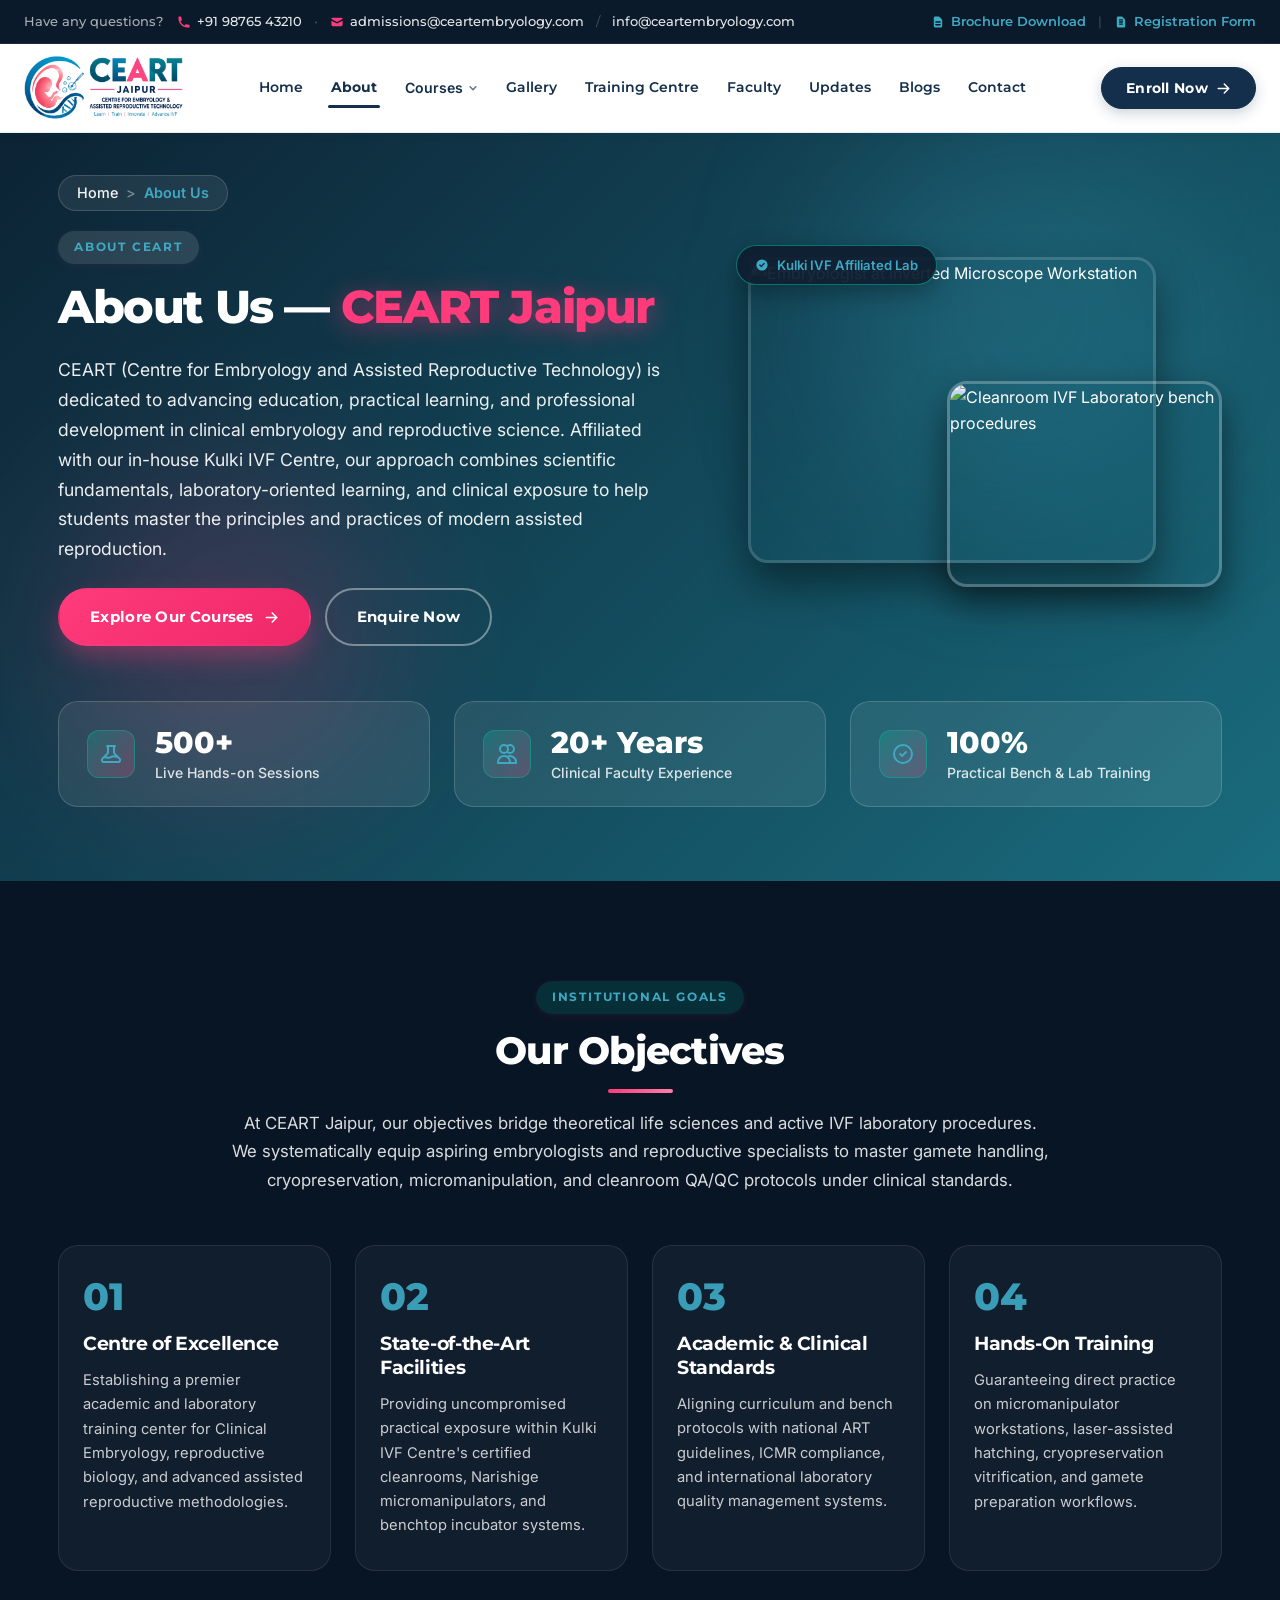
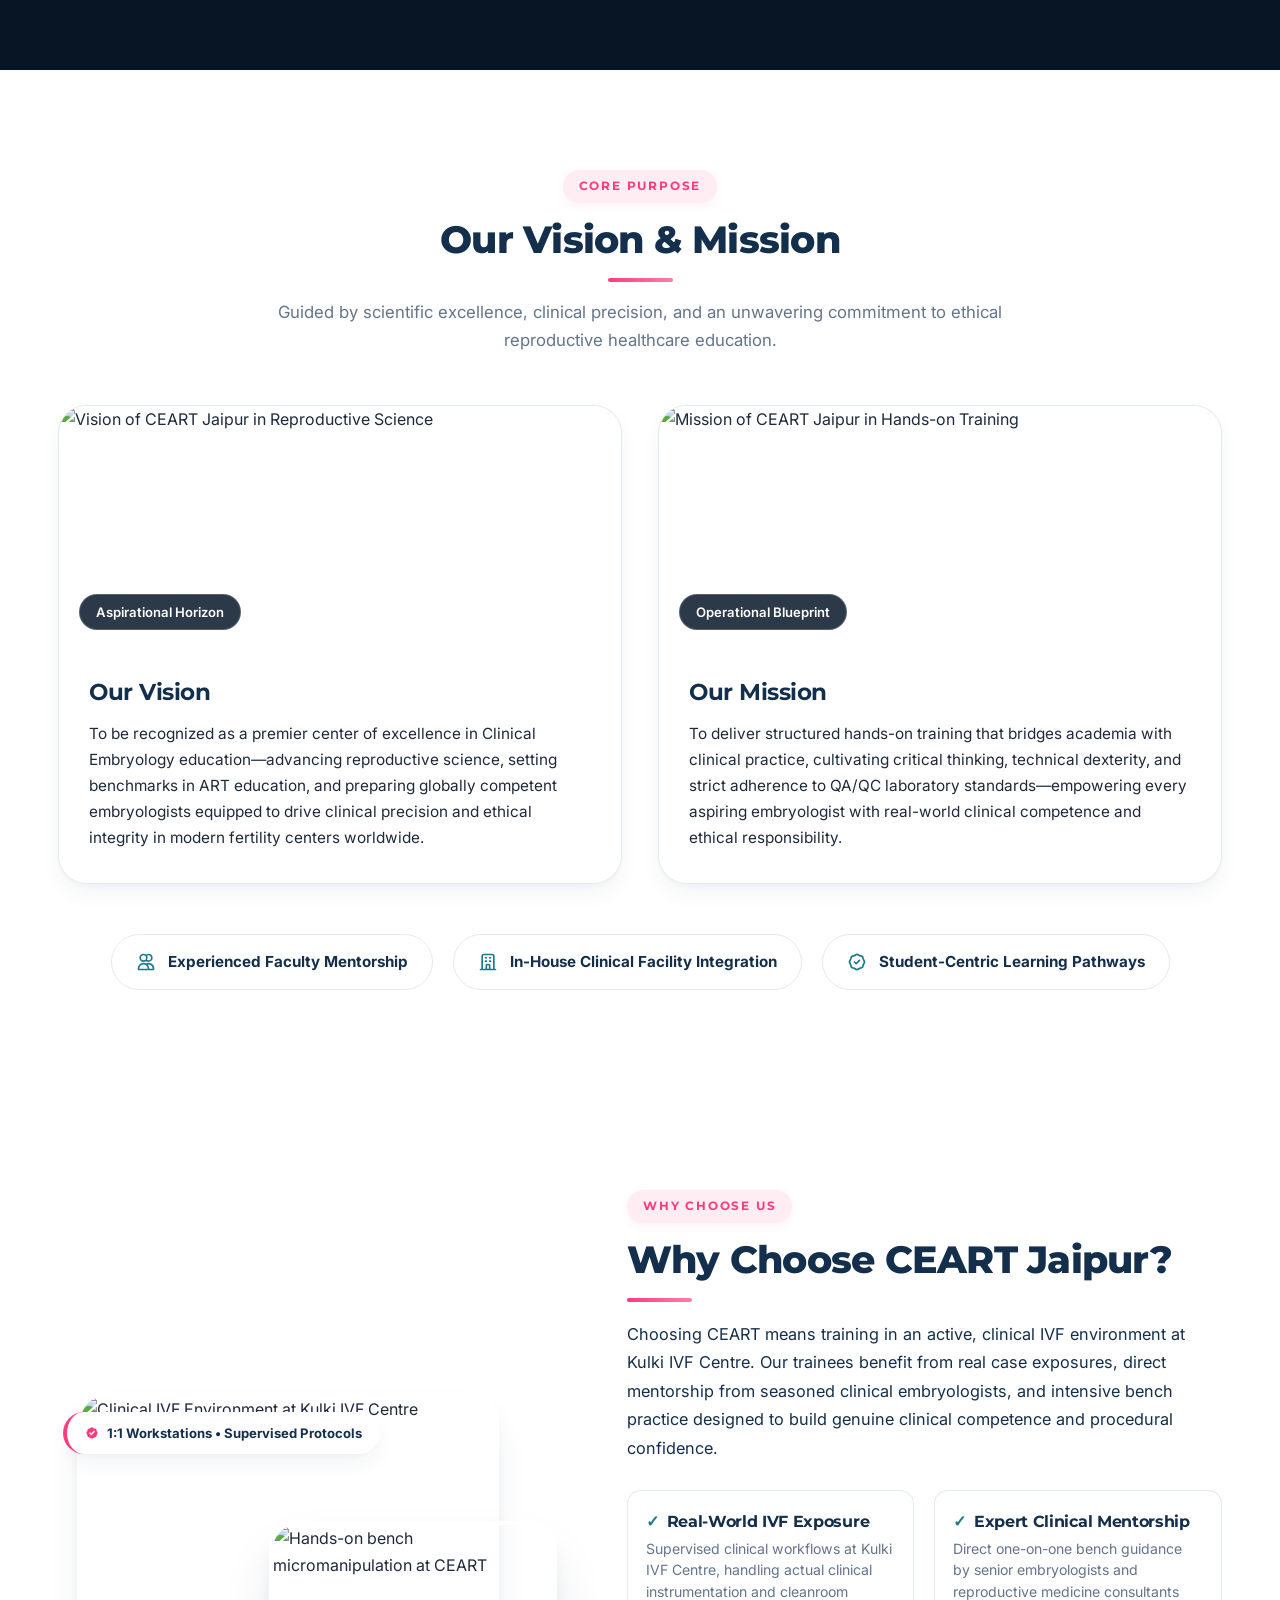
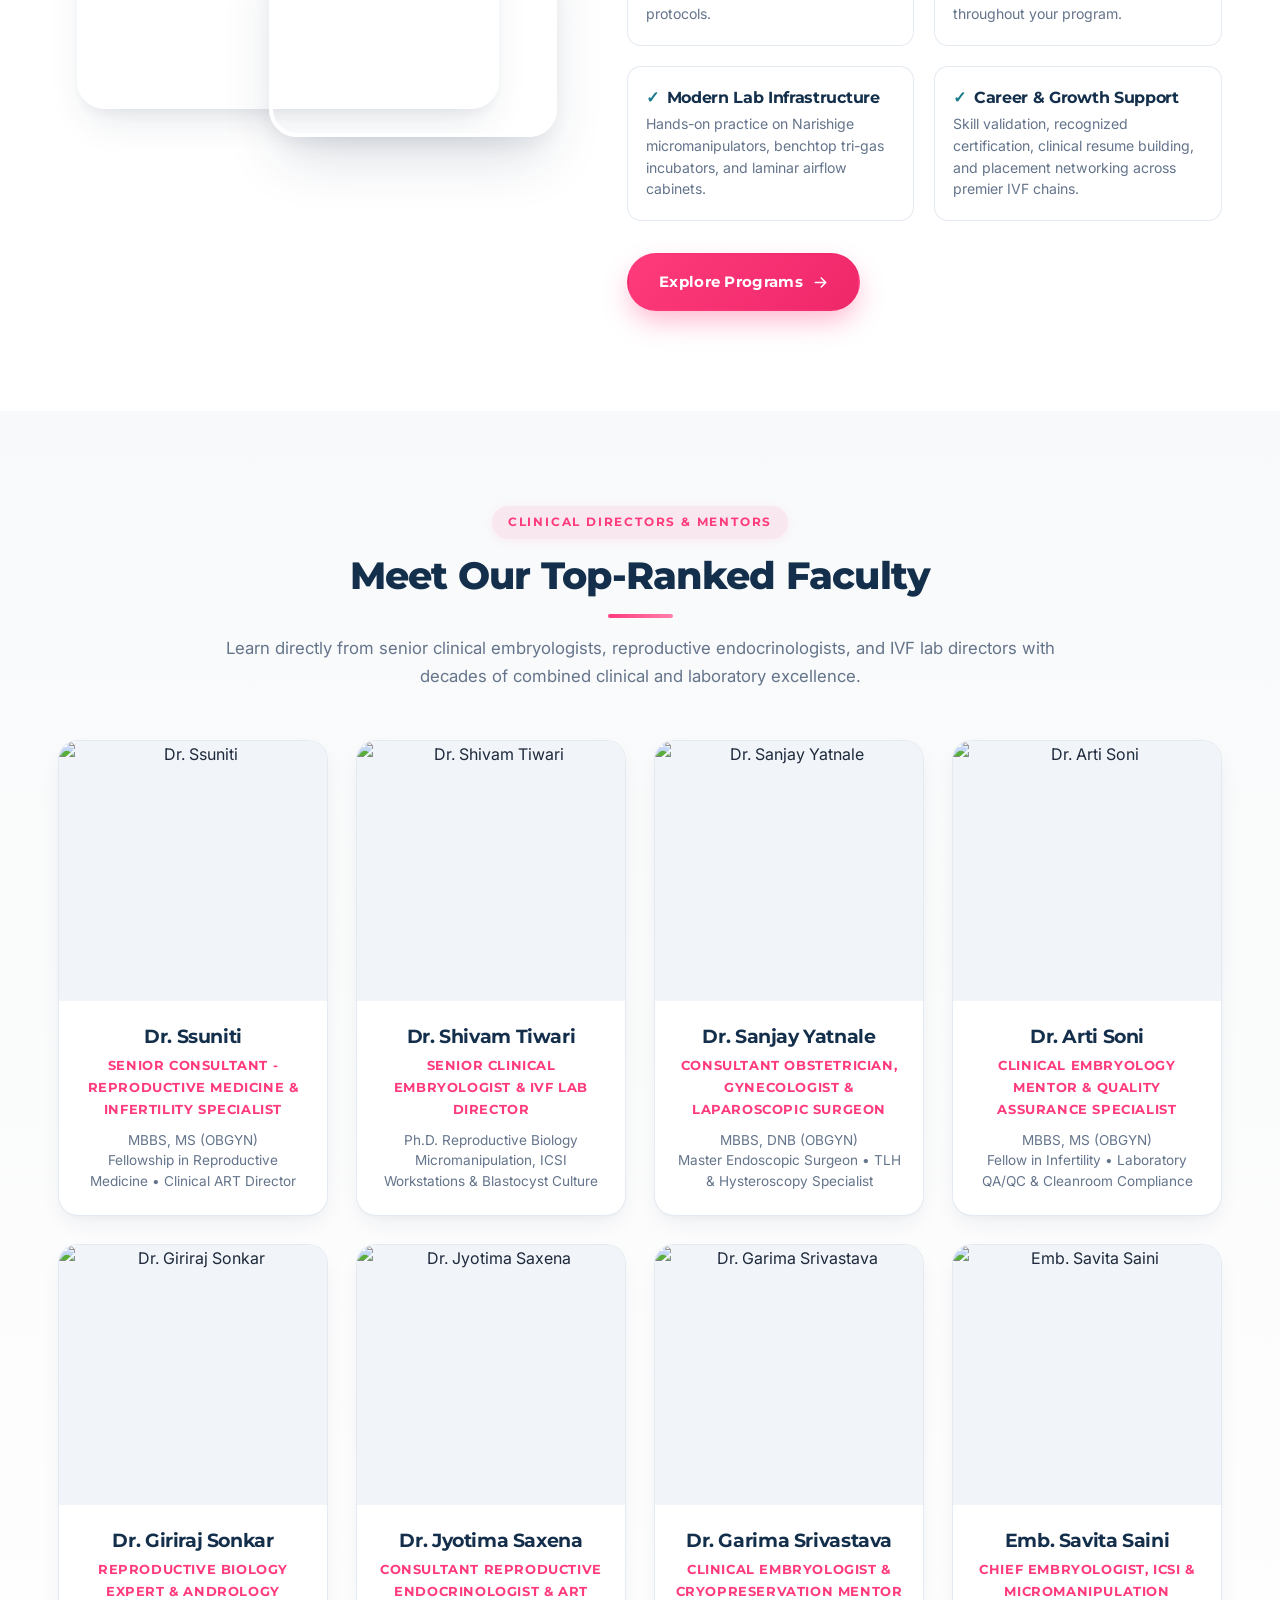
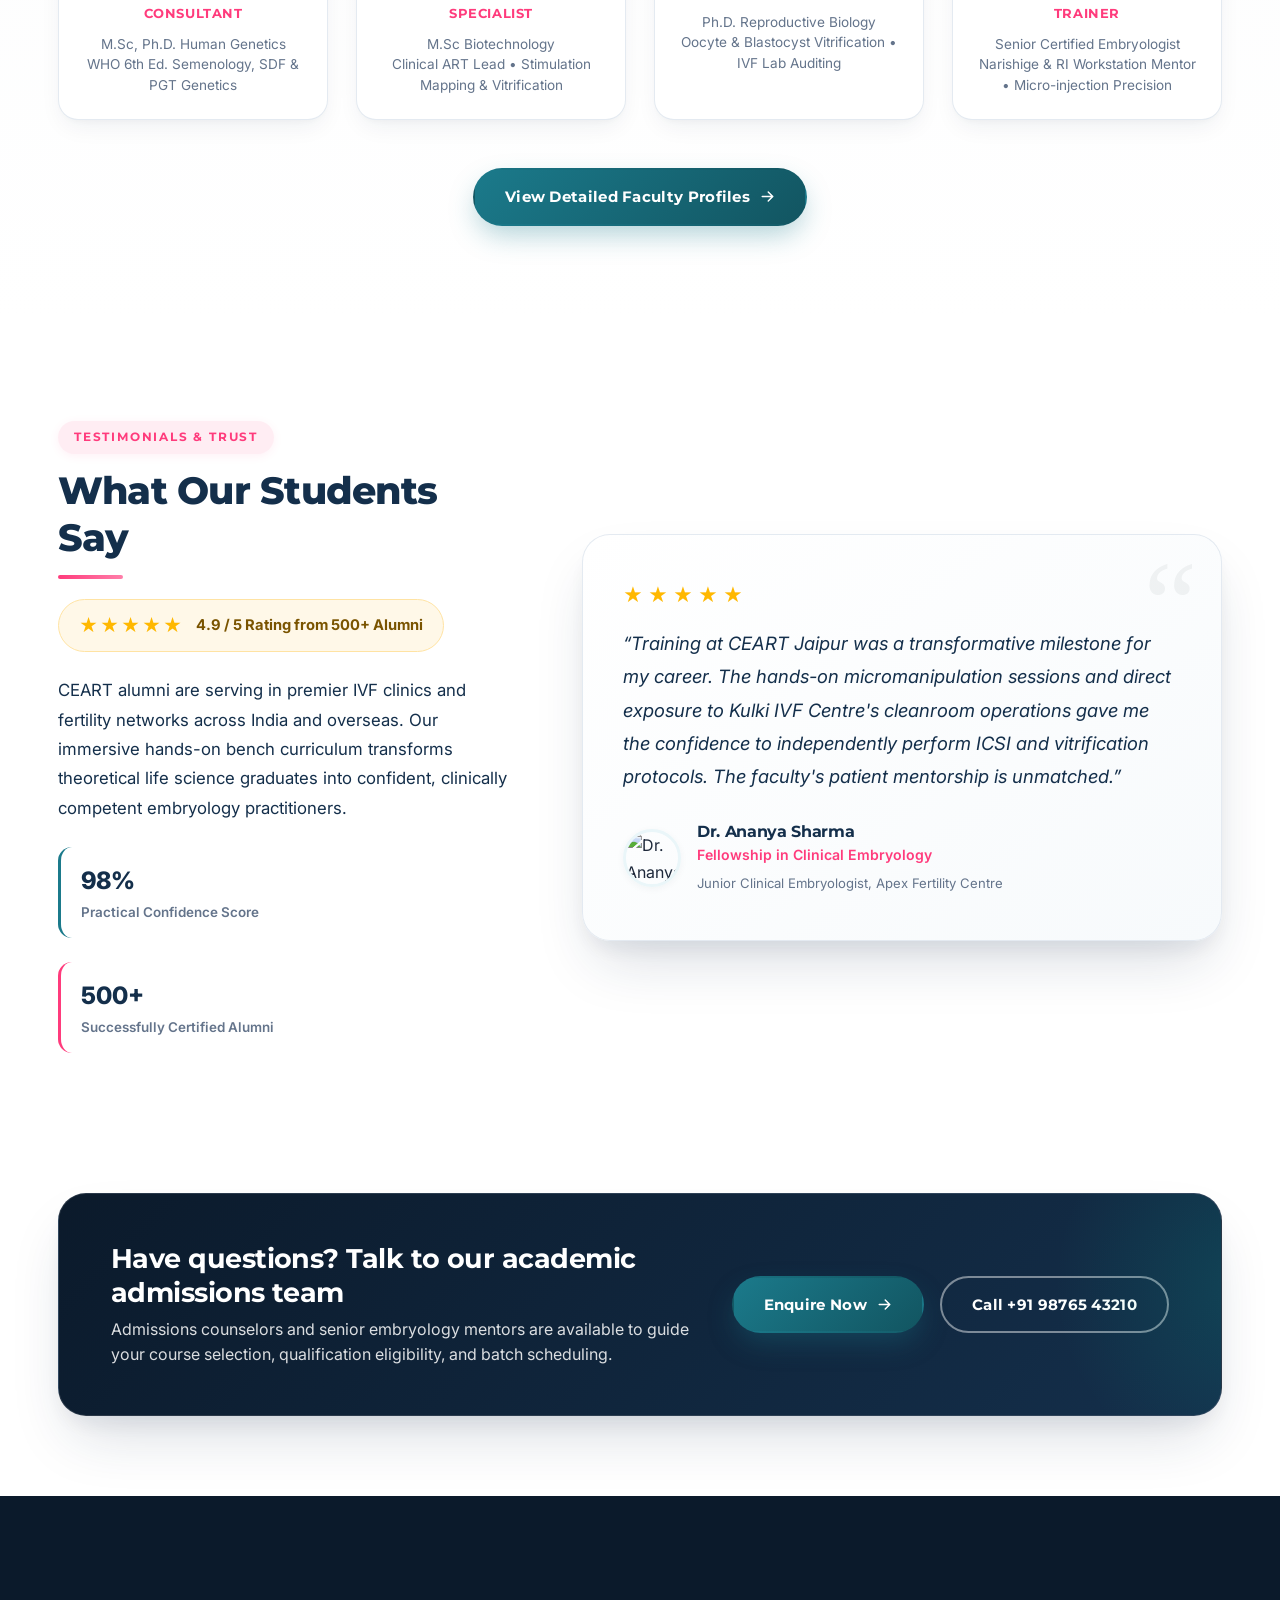
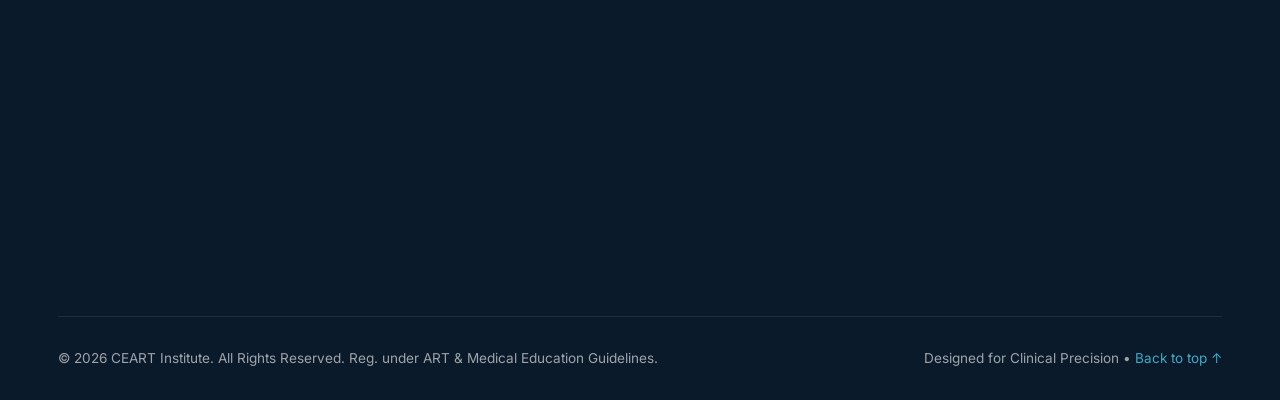
==== commit 94beb087: "fix(nav): link gallery.html in navbar menu and footer across all site pages" ====
--- a/about.html
+++ b/about.html
@@ -756,7 +756,7 @@
                 <a href="programs.html" class="dropdown-item" style="border-top: 1px solid var(--border-light); margin-top: 6px; padding-top: 10px; color: var(--accent-pink); font-weight: 700;">Explore All 21 Programs &rarr;</a>
               </div>
             </li>
-            <li class="nav-menu-item"><a href="index.html#gallery" class="nav-item">Gallery</a></li>
+            <li class="nav-menu-item"><a href="gallery.html" class="nav-item">Gallery</a></li>
             <li class="nav-menu-item"><a href="index.html#facilities" class="nav-item">Training Centre</a></li>
             <li class="nav-menu-item"><a href="faculty.html" class="nav-item">Faculty</a></li>
             <li class="nav-menu-item"><a href="index.html#highlights" class="nav-item">Updates</a></li>
@@ -1349,7 +1349,7 @@
             <li><a href="index.html#facilities">Lab Infrastructure</a></li>
             <li><a href="faculty.html">Faculty Team</a></li>
             <li><a href="index.html#placements">Student Placements</a></li>
-            <li><a href="index.html#gallery">Campus Gallery</a></li>
+            <li><a href="gallery.html">Campus Gallery</a></li>
           </ul>
         </div>
 
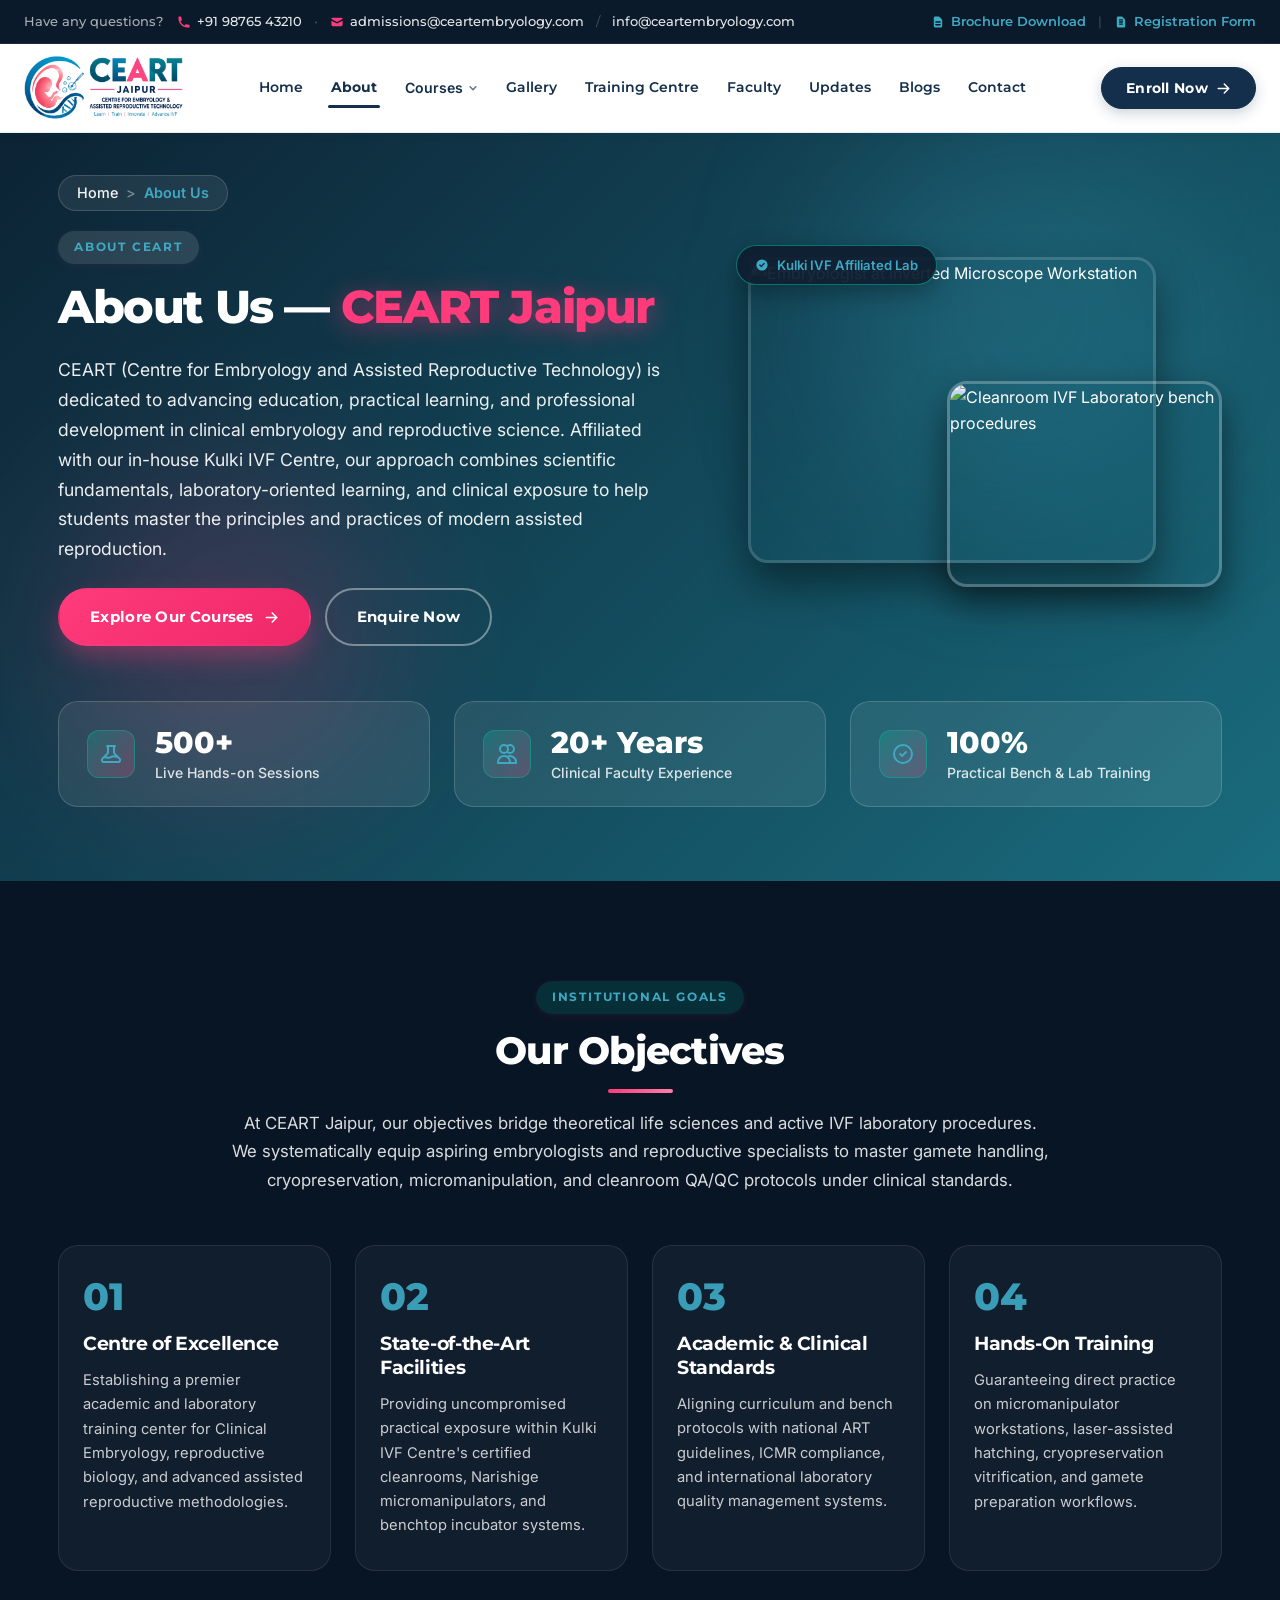
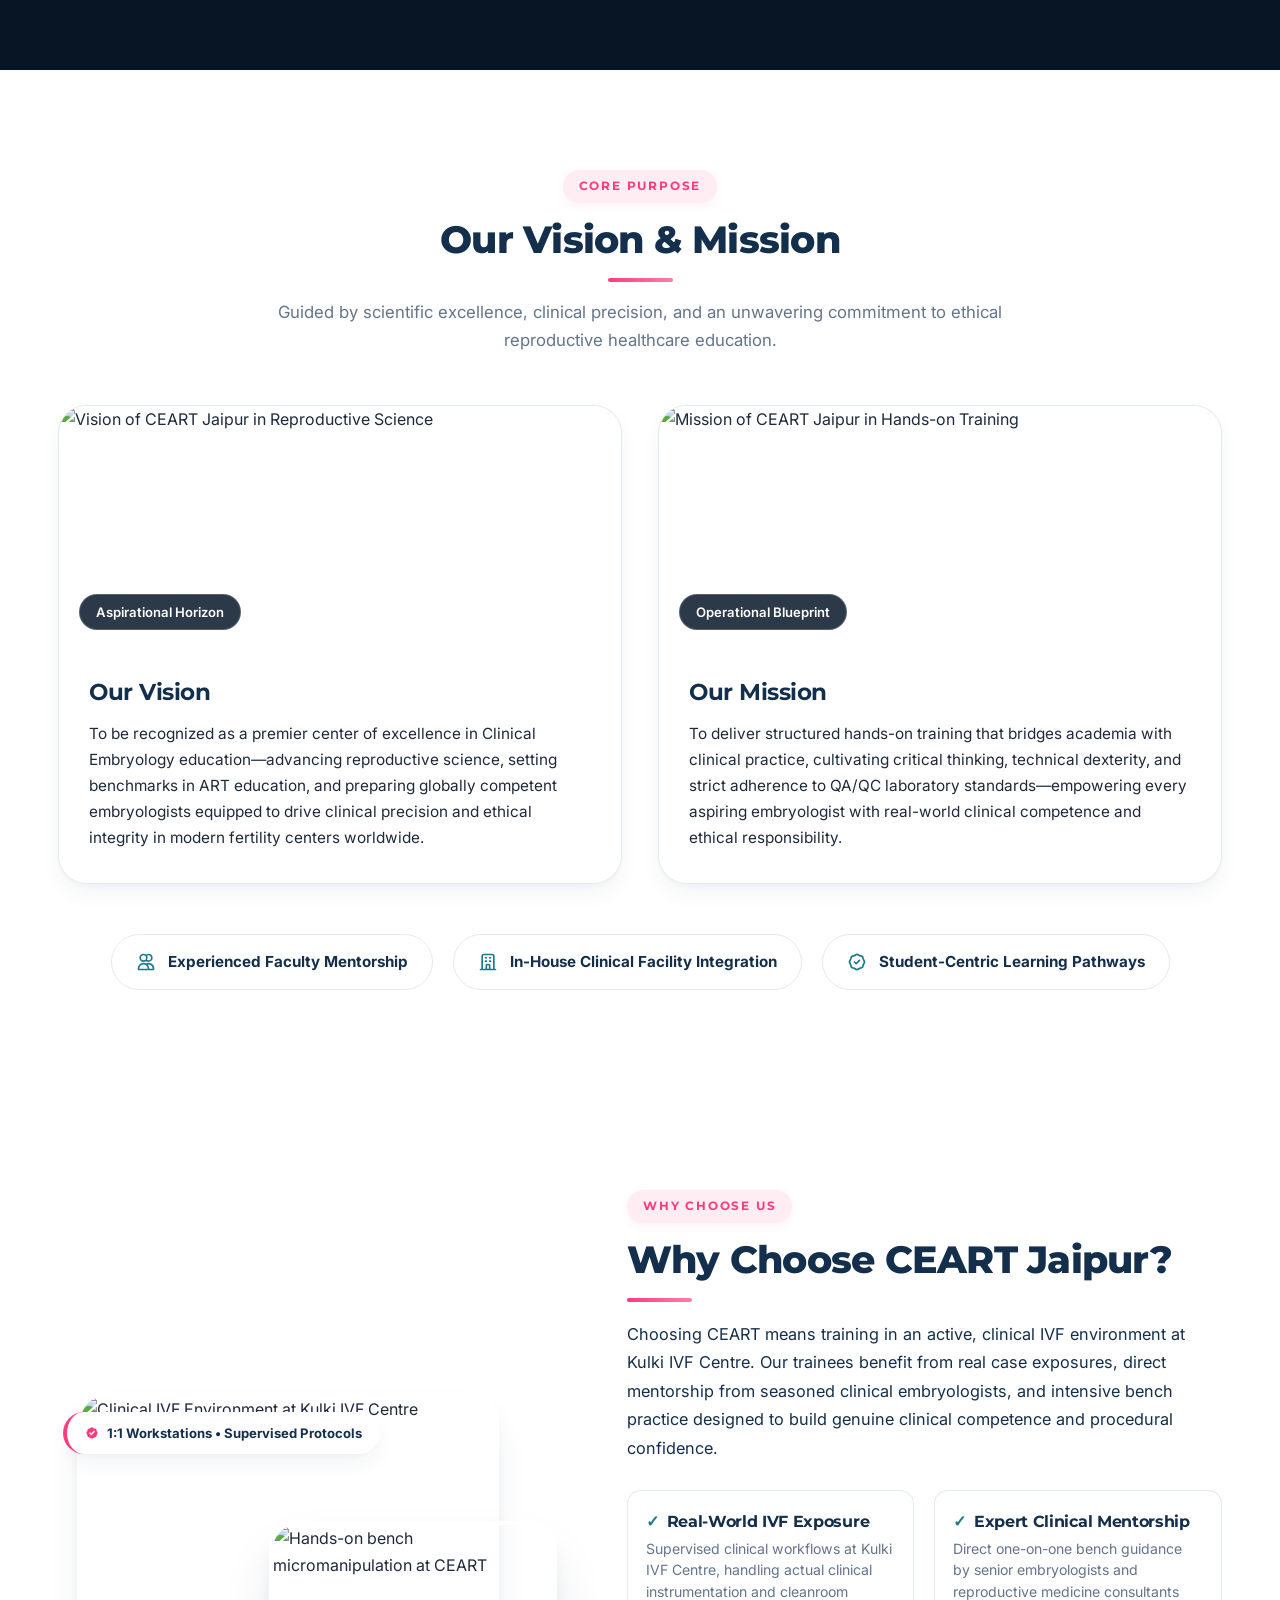
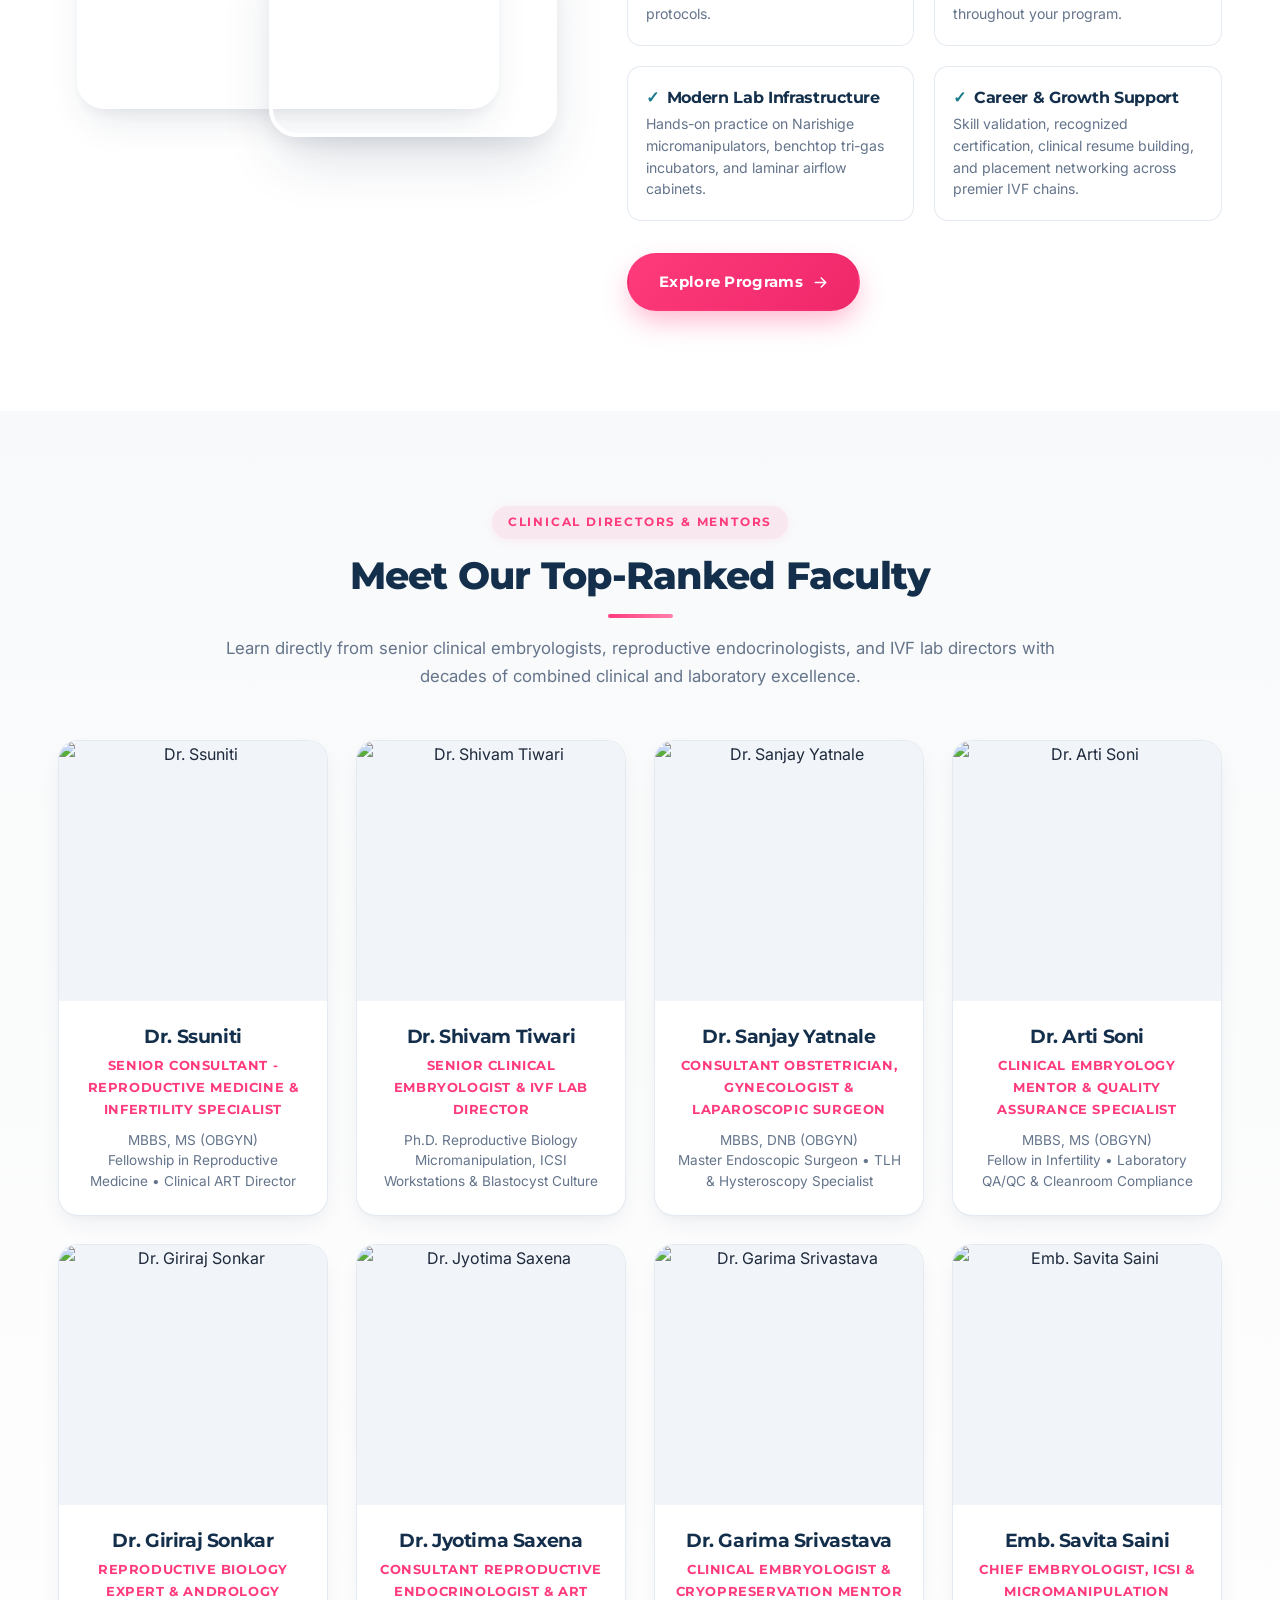
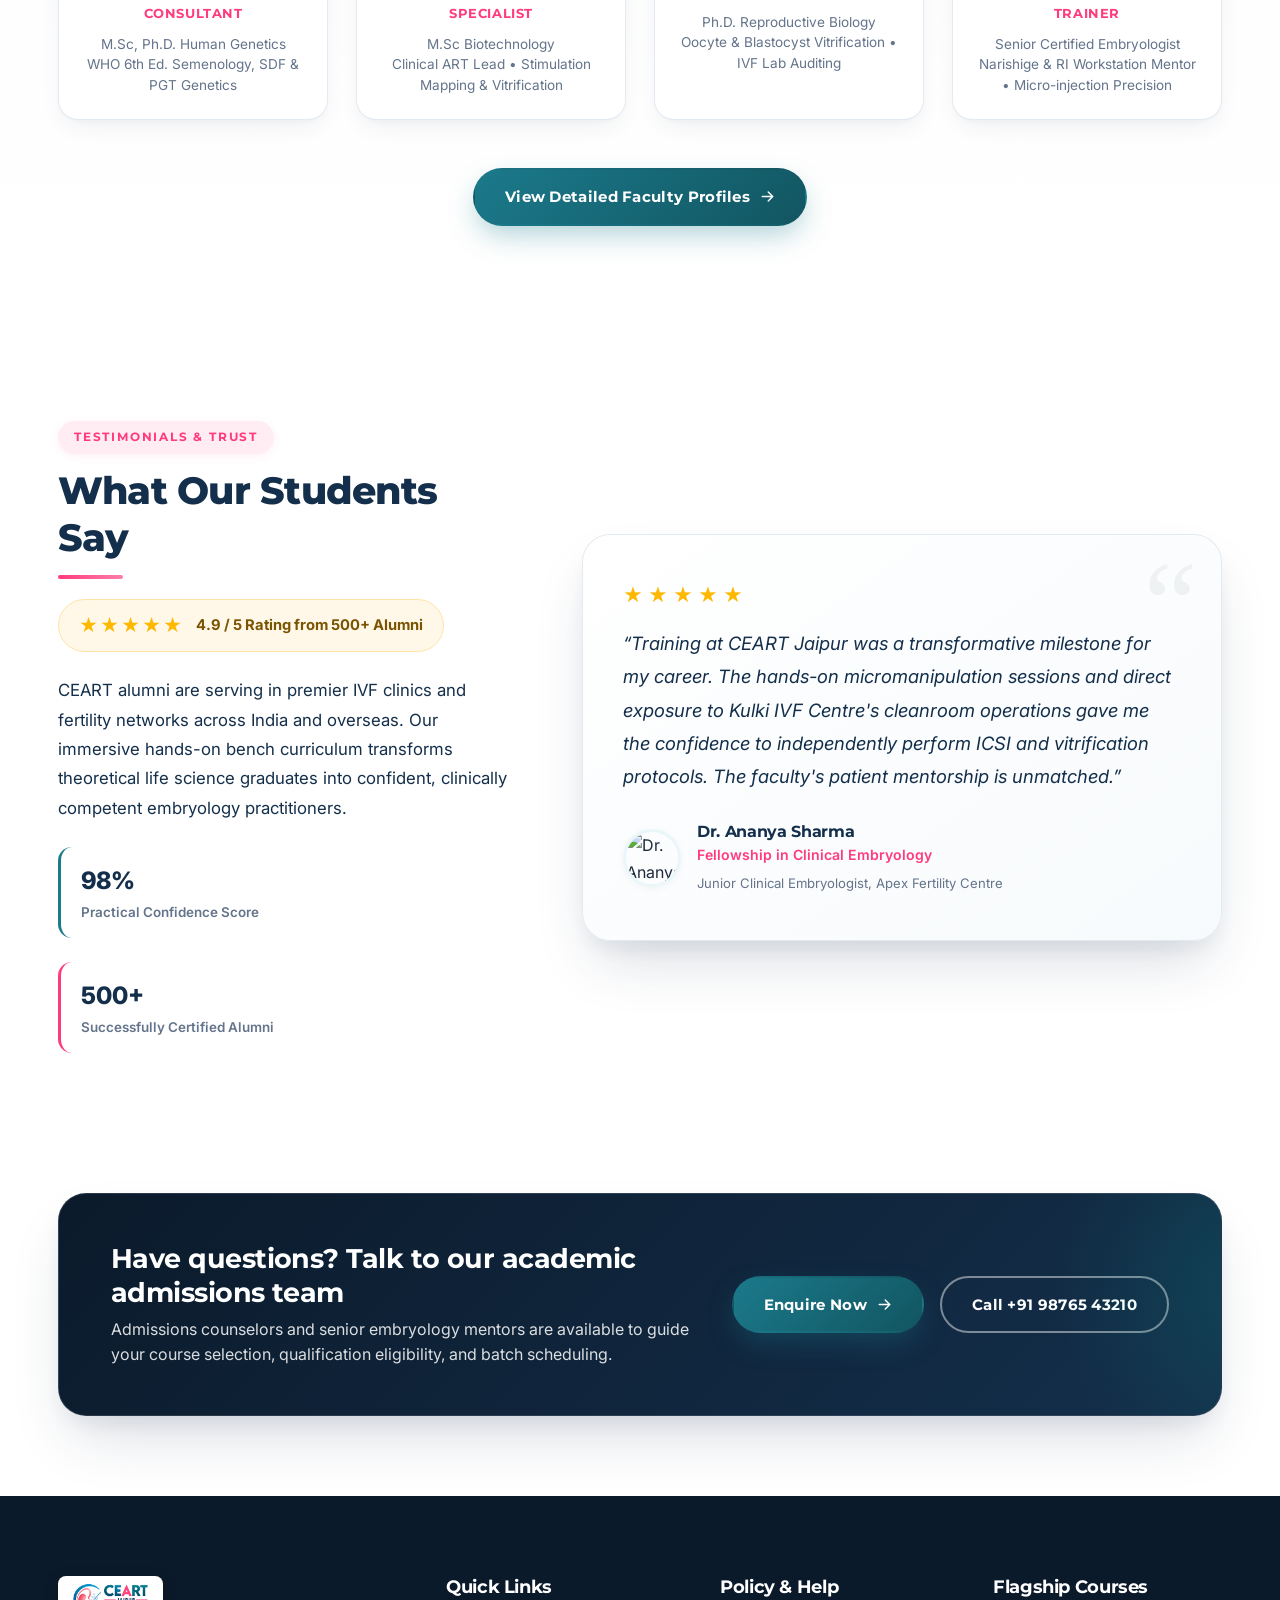
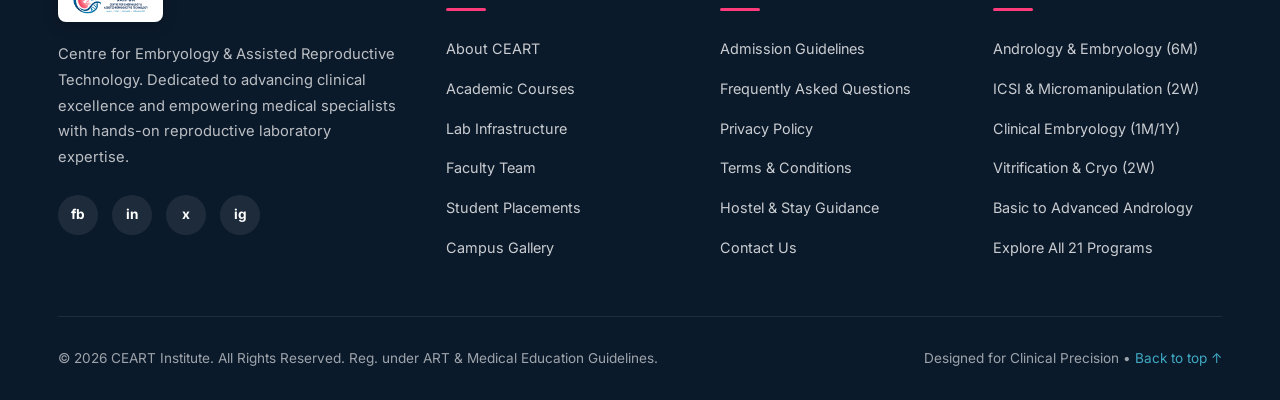
==== commit 1e785b18: "fix(nav): connect all navbar and footer links across 14 pages" ====
--- a/about.html
+++ b/about.html
@@ -757,11 +757,11 @@
               </div>
             </li>
             <li class="nav-menu-item"><a href="gallery.html" class="nav-item">Gallery</a></li>
-            <li class="nav-menu-item"><a href="index.html#facilities" class="nav-item">Training Centre</a></li>
+            <li class="nav-menu-item"><a href="training-centre.html" class="nav-item">Training Centre</a></li>
             <li class="nav-menu-item"><a href="faculty.html" class="nav-item">Faculty</a></li>
-            <li class="nav-menu-item"><a href="index.html#highlights" class="nav-item">Updates</a></li>
-            <li class="nav-menu-item"><a href="index.html#blogs" class="nav-item">Blogs</a></li>
-            <li class="nav-menu-item"><a href="index.html#contact-seo" class="nav-item">Contact</a></li>
+            <li class="nav-menu-item"><a href="updates.html" class="nav-item">Updates</a></li>
+            <li class="nav-menu-item"><a href="blogs.html" class="nav-item">Blogs</a></li>
+            <li class="nav-menu-item"><a href="contact.html" class="nav-item">Contact</a></li>
           </ul>
 
           <!-- Right: Prominent Dark-Blue Rounded "Enroll Now" Button with Right Arrow -->
@@ -1346,7 +1346,7 @@
           <ul class="footer-links">
             <li><a href="about.html">About CEART</a></li>
             <li><a href="programs.html">Academic Courses</a></li>
-            <li><a href="index.html#facilities">Lab Infrastructure</a></li>
+            <li><a href="training-centre.html">Lab Infrastructure</a></li>
             <li><a href="faculty.html">Faculty Team</a></li>
             <li><a href="index.html#placements">Student Placements</a></li>
             <li><a href="gallery.html">Campus Gallery</a></li>
@@ -1362,7 +1362,7 @@
             <li><a href="index.html#privacy">Privacy Policy</a></li>
             <li><a href="index.html#terms">Terms &amp; Conditions</a></li>
             <li><a href="index.html#hostel">Hostel &amp; Stay Guidance</a></li>
-            <li><a href="index.html#contact-seo">Contact Us</a></li>
+            <li><a href="contact.html">Contact Us</a></li>
           </ul>
         </div>
 
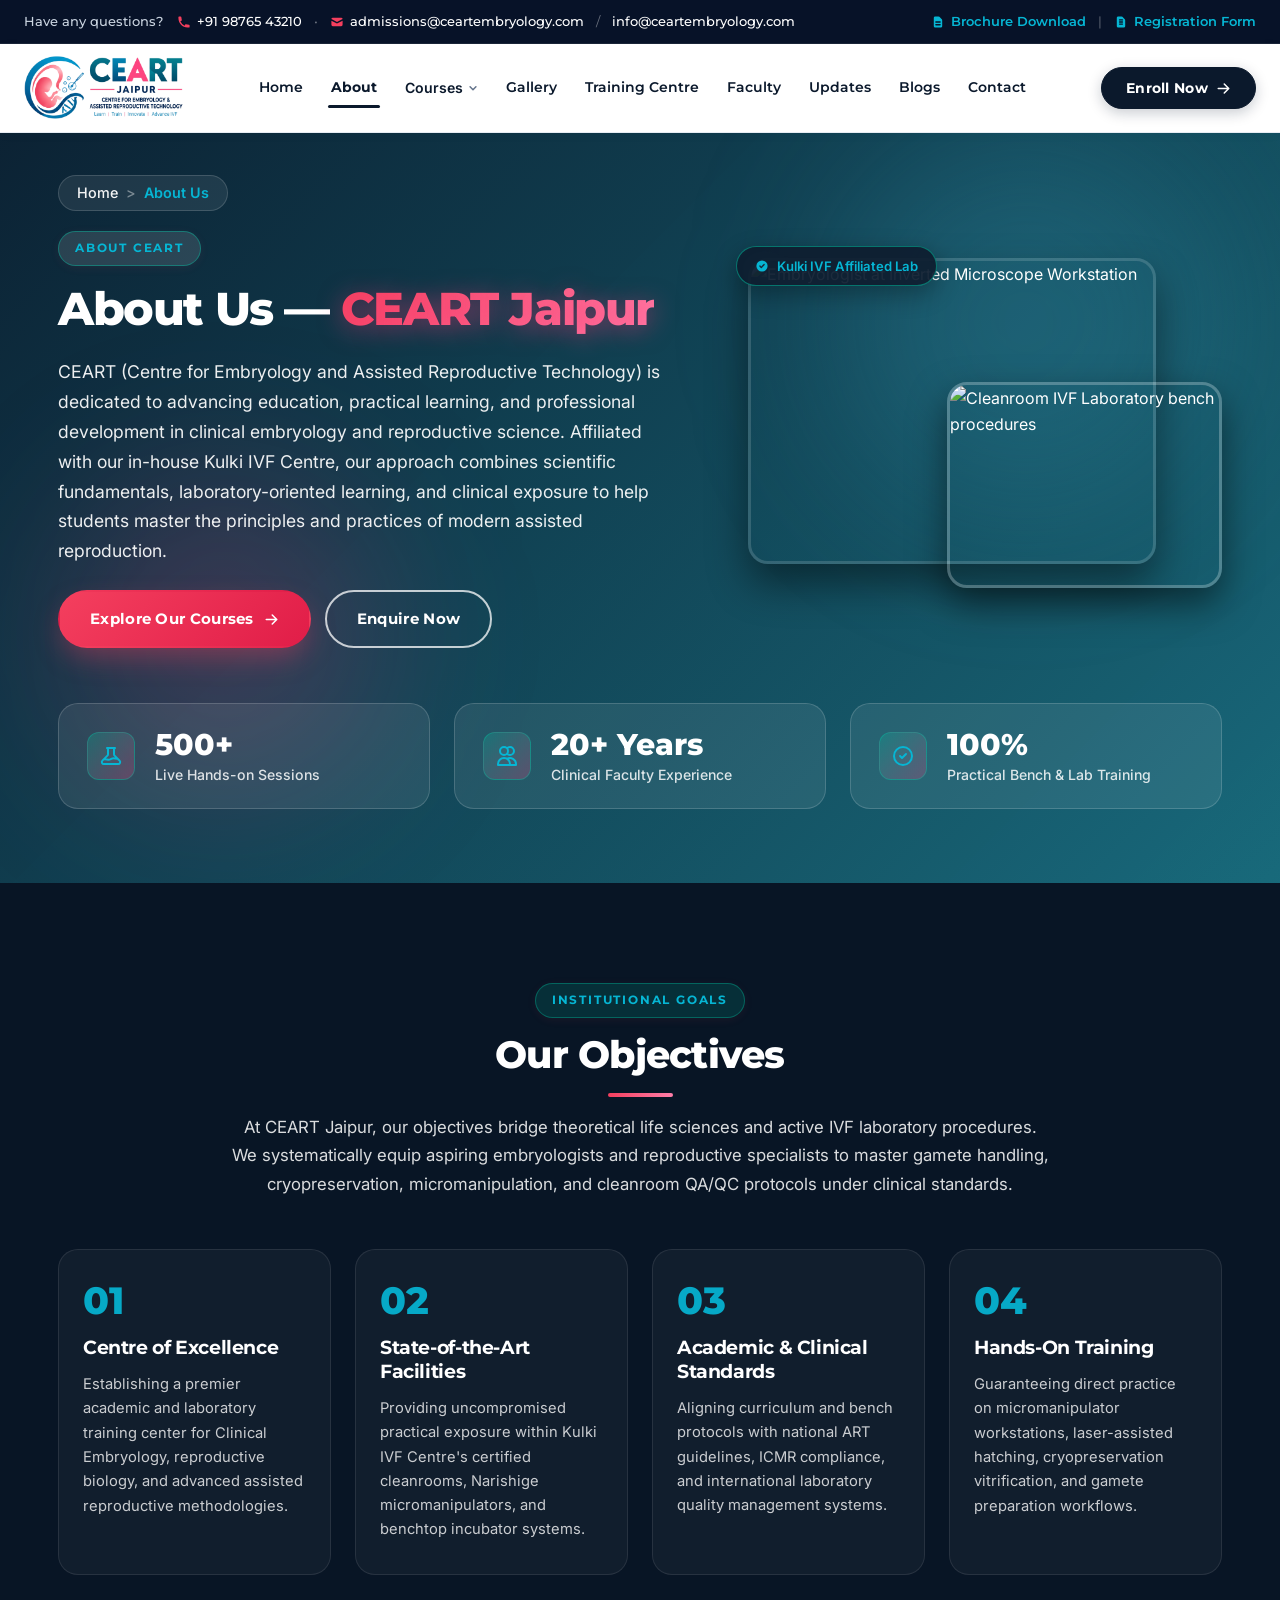
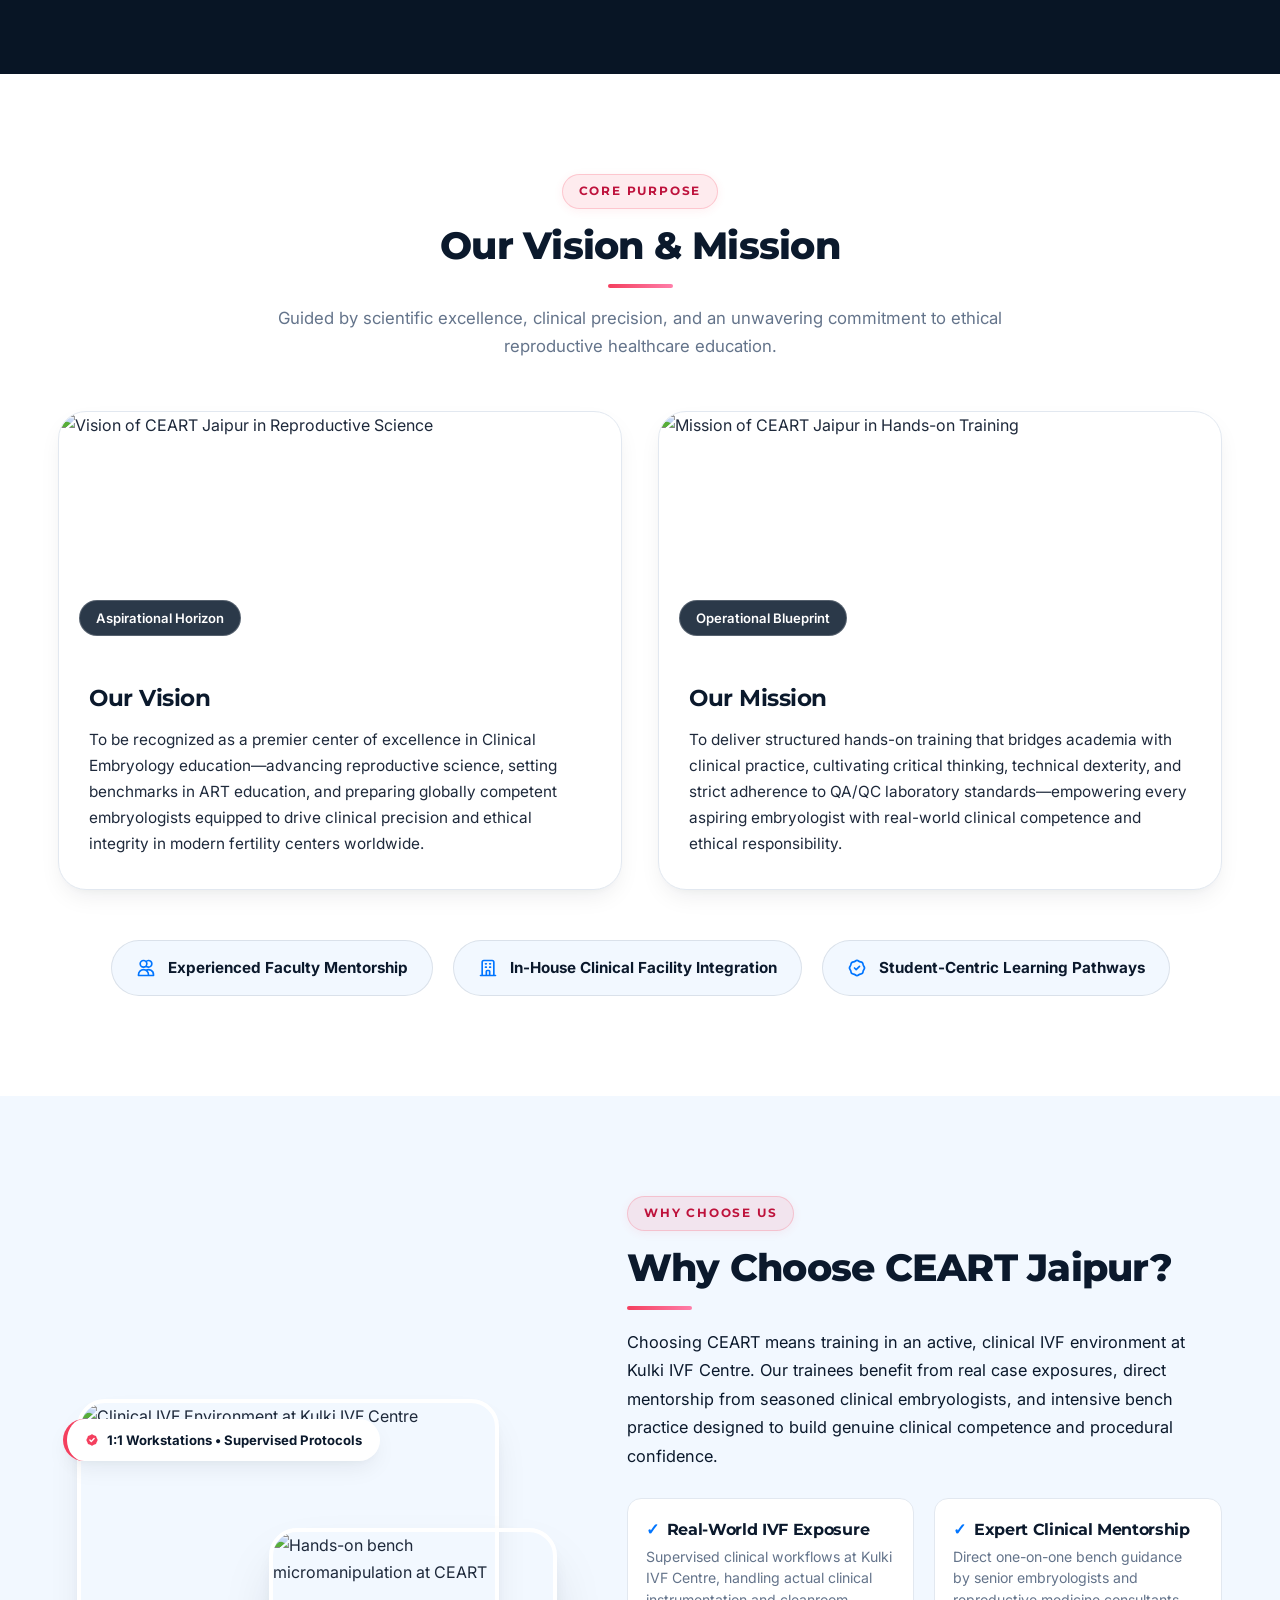
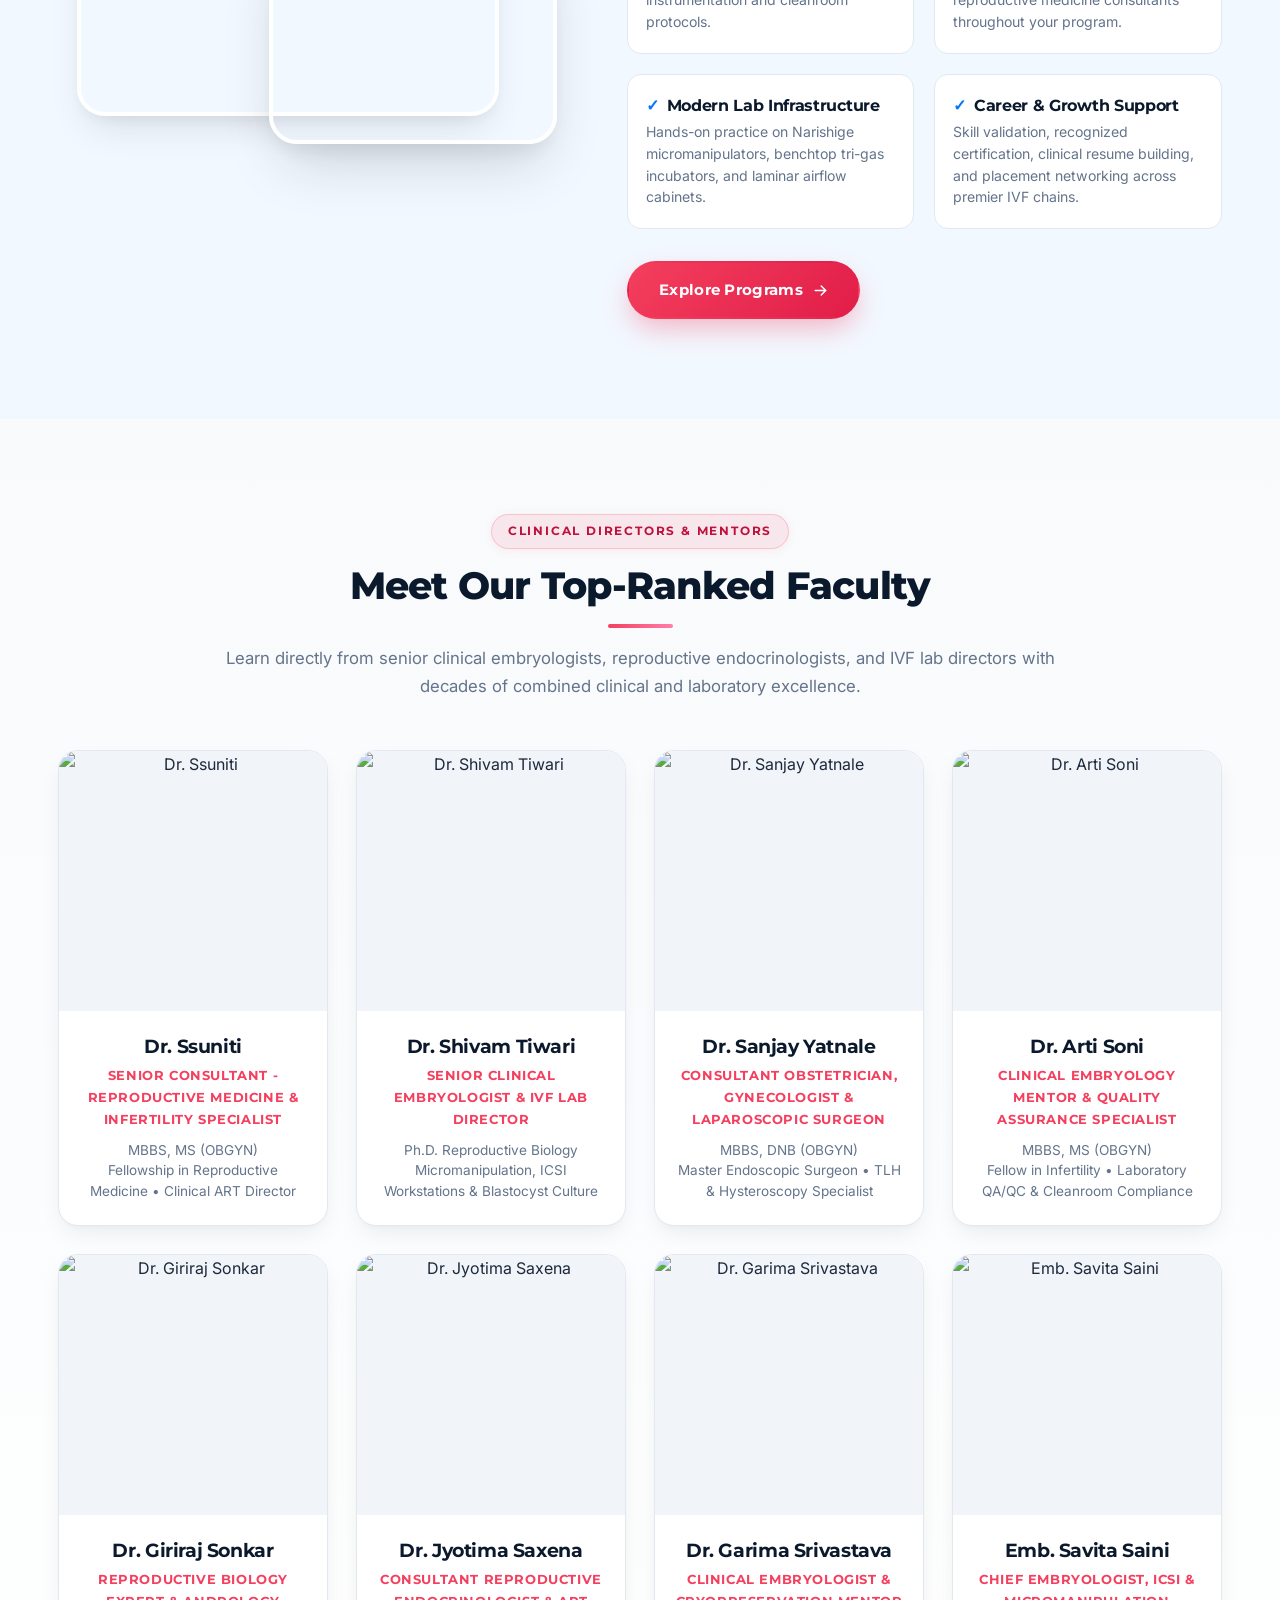
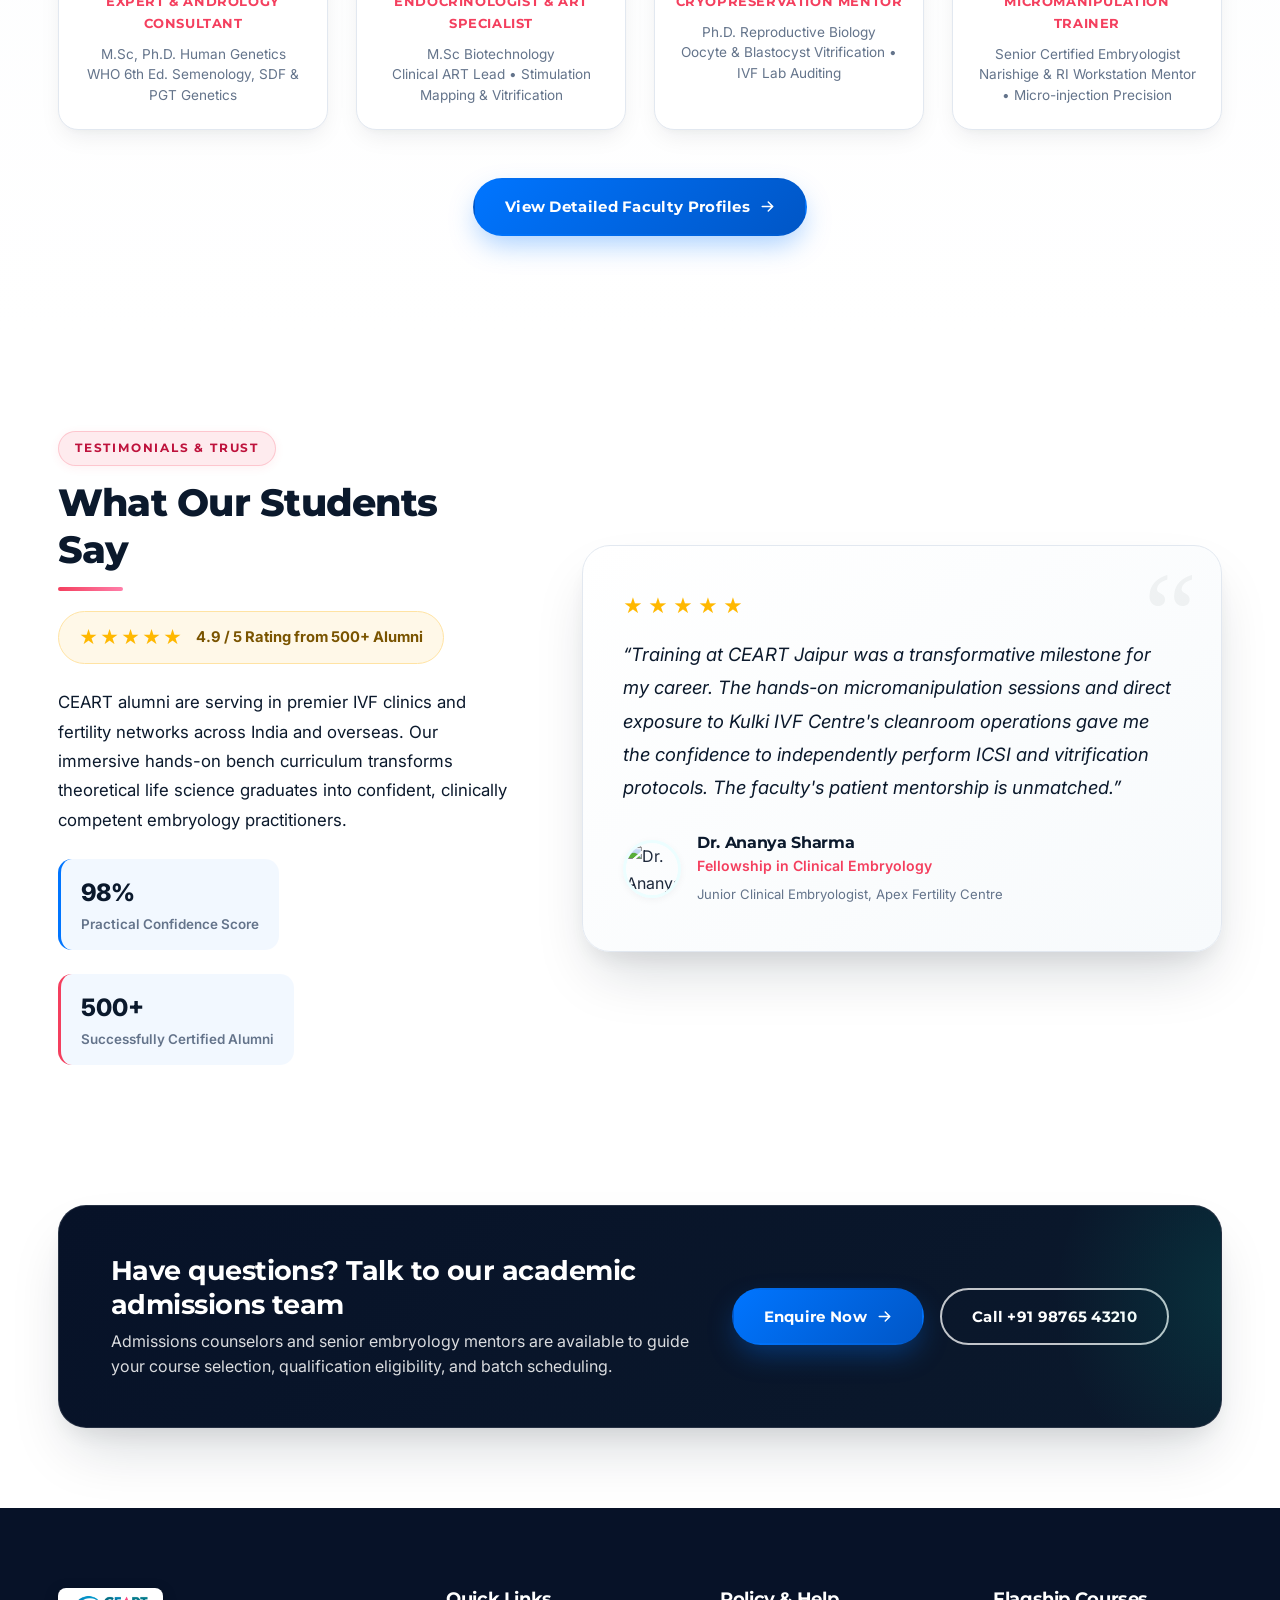
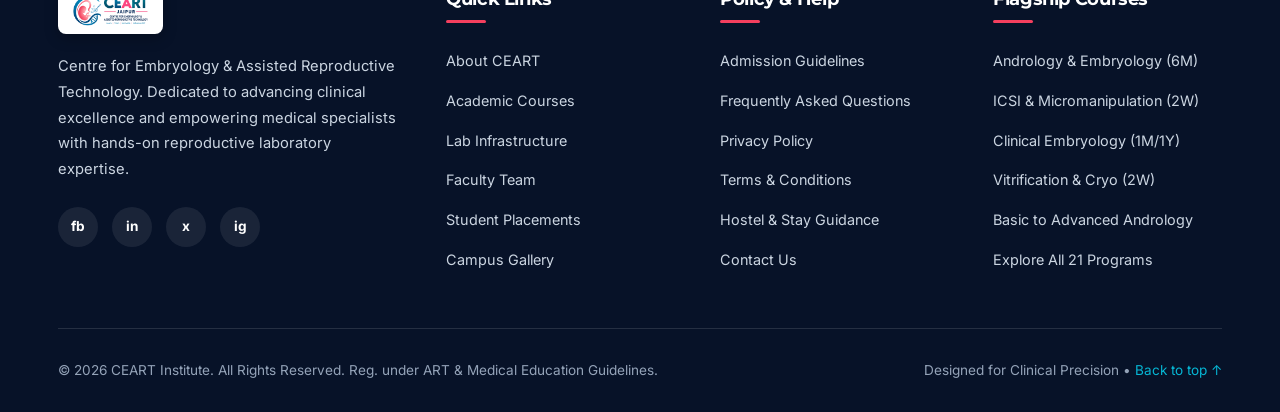
==== commit 0f5d0496: "style: harmonize brand color tokens, enhance text contrast, and polish UI/UX across all pages" ====
--- a/about.html
+++ b/about.html
@@ -824,7 +824,7 @@
                   <path fill-rule="evenodd" d="M10.293 3.293a1 1 0 011.414 0l6 6a1 1 0 010 1.414l-6 6a1 1 0 01-1.414-1.414L14.586 11H3a1 1 0 110-2h11.586l-4.293-4.293a1 1 0 010-1.414z" clip-rule="evenodd" />
                 </svg>
               </a>
-              <a href="index.html#lead-form" class="btn btn-outline" style="border-color: rgba(255,255,255,0.4); color: #fff;">
+              <a href="index.html#lead-form" class="btn btn-outline" style="border-color: rgba(255,255,255,0.75); color: #fff;">
                 <span>Enquire Now</span>
               </a>
             </div>
@@ -1296,7 +1296,7 @@
               <path fill-rule="evenodd" d="M10.293 3.293a1 1 0 011.414 0l6 6a1 1 0 010 1.414l-6 6a1 1 0 01-1.414-1.414L14.586 11H3a1 1 0 110-2h11.586l-4.293-4.293a1 1 0 010-1.414z" clip-rule="evenodd" />
             </svg>
           </a>
-          <a href="tel:+919876543210" class="btn btn-outline" style="border-color: rgba(255,255,255,0.45); color: #fff;">
+          <a href="tel:+919876543210" class="btn btn-outline" style="border-color: rgba(255,255,255,0.75); color: #fff;">
             <span>Call +91 98765 43210</span>
           </a>
         </div>
--- a/global.css
+++ b/global.css
@@ -6,48 +6,63 @@
 /* 1. Google Fonts Import */
 @import url('https://fonts.googleapis.com/css2?family=Inter:wght@300;400;500;600;700&family=Montserrat:ital,wght@0,500;0,600;0,700;0,800;0,900;1,700&display=swap');
 
-/* 2. Brand Palette & Design Tokens */
+/* 2. Brand Palette & Design Tokens (Harmonized Brand Design System) */
 :root {
-  /* Core Colors */
-  --primary-teal: #1B7A8B;
-  --primary-teal-dark: #125561;
-  --primary-teal-light: #2497ac;
-  --primary-teal-subtle: rgba(27, 122, 139, 0.08);
-
-  --accent-pink: #FF3B7C;
-  --accent-pink-hover: #e62867;
-  --accent-pink-glow: rgba(255, 59, 124, 0.4);
-  --accent-pink-subtle: rgba(255, 59, 124, 0.09);
-
-  --navy-blue: #142F4B;
-  --navy-blue-deep: #0b1a2b;
-  --navy-blue-surface: #1a3c61;
+  /* Brand Master Tokens */
+  --color-primary: #0075FF;
+  --color-primary-hover: #0056C6;
+  --color-secondary: #F43F5E;
+  --color-dark: #0B192C;
+  --color-text-main: #1E293B;
+  --color-text-muted: #64748B;
+  --color-text-inverse: #FFFFFF;
+  --color-bg-light: #F8FAFC;
+  --color-bg-card: #FFFFFF;
+  --color-border: #E2E8F0;
+  --shadow-card: 0 4px 20px -2px rgba(11, 25, 44, 0.08);
+  --shadow-hover: 0 12px 32px -4px rgba(11, 25, 44, 0.14);
+
+  /* Core Aliased Colors (Ensuring 100% Backward Compatibility) */
+  --primary-teal: #0075FF;
+  --primary-teal-dark: #0056C6;
+  --primary-teal-light: #38BDF8;
+  --primary-teal-subtle: rgba(0, 117, 255, 0.08);
+
+  --accent-pink: #F43F5E;
+  --accent-pink-hover: #E11D48;
+  --accent-pink-glow: rgba(244, 63, 94, 0.38);
+  --accent-pink-subtle: rgba(244, 63, 94, 0.09);
+
+  --navy-blue: #0B192C;
+  --navy-blue-deep: #071228;
+  --navy-blue-surface: #132742;
+  --navy-blue-ultra-light: rgba(0, 117, 255, 0.05);
   
-  --soft-cyan: #3FA9C3;
-  --soft-cyan-light: #eaf6f9;
-  --soft-cyan-border: rgba(63, 169, 195, 0.25);
-
-  --bg-light: #F8F9FA;
-  --bg-light-alt: #f1f4f8;
-  --text-dark: #1e293b;
-  --text-body: #475569;
-  --text-muted: #64748b;
+  --soft-cyan: #06B6D4;
+  --soft-cyan-light: #ecfeff;
+  --soft-cyan-border: rgba(6, 182, 212, 0.25);
+
+  --bg-light: #F8FAFC;
+  --bg-light-alt: #F1F5F9;
+  --text-dark: #1E293B;
+  --text-body: #334155;
+  --text-muted: #64748B;
   --white: #ffffff;
-  --border-light: rgba(226, 232, 240, 0.9);
+  --border-light: #E2E8F0;
 
   /* Glassmorphism Tokens */
-  --glass-bg: rgba(255, 255, 255, 0.85);
-  --glass-bg-dark: rgba(20, 47, 75, 0.88);
-  --glass-border: rgba(255, 255, 255, 0.6);
+  --glass-bg: rgba(255, 255, 255, 0.94);
+  --glass-bg-dark: rgba(11, 25, 44, 0.92);
+  --glass-border: rgba(255, 255, 255, 0.7);
   --glass-blur: blur(16px) saturate(180%);
 
-  /* Layered Shadows (Apple & Material style) */
-  --shadow-sm: 0 2px 8px -1px rgba(20, 47, 75, 0.06);
-  --shadow-md: 0 10px 25px -5px rgba(20, 47, 75, 0.07), 0 4px 10px -3px rgba(20, 47, 75, 0.04);
-  --shadow-lg: 0 20px 40px -12px rgba(20, 47, 75, 0.12), 0 8px 16px -4px rgba(20, 47, 75, 0.06);
-  --shadow-xl: 0 30px 60px -15px rgba(20, 47, 75, 0.18), 0 12px 24px -6px rgba(20, 47, 75, 0.08);
-  --shadow-pink: 0 12px 28px -4px rgba(255, 59, 124, 0.4);
-  --shadow-teal: 0 12px 28px -4px rgba(27, 122, 139, 0.35);
+  /* Layered Shadows */
+  --shadow-sm: 0 2px 8px -1px rgba(11, 25, 44, 0.06);
+  --shadow-md: 0 10px 25px -5px rgba(11, 25, 44, 0.08), 0 4px 10px -3px rgba(11, 25, 44, 0.04);
+  --shadow-lg: 0 20px 40px -12px rgba(11, 25, 44, 0.12), 0 8px 16px -4px rgba(11, 25, 44, 0.06);
+  --shadow-xl: 0 30px 60px -15px rgba(11, 25, 44, 0.18), 0 12px 24px -6px rgba(11, 25, 44, 0.08);
+  --shadow-pink: 0 12px 28px -4px rgba(244, 63, 94, 0.38);
+  --shadow-teal: 0 12px 28px -4px rgba(0, 117, 255, 0.35);
 
   /* Typography */
   --font-heading: 'Montserrat', -apple-system, BlinkMacSystemFont, sans-serif;
@@ -206,7 +221,7 @@
 }
 
 .section-bg-navy {
-  background: radial-gradient(circle at 80% 20%, #1c3e62 0%, var(--navy-blue-deep) 100%);
+  background: radial-gradient(circle at 80% 20%, #132742 0%, var(--navy-blue-deep) 100%);
   color: var(--white);
 }
 
@@ -233,18 +248,19 @@
   font-weight: 700;
   text-transform: uppercase;
   letter-spacing: 1.8px;
-  color: var(--accent-pink);
-  background-color: var(--accent-pink-subtle);
+  color: #be123c;
+  background-color: rgba(244, 63, 94, 0.1);
+  border: 1px solid rgba(244, 63, 94, 0.22);
   padding: 6px 16px;
   border-radius: var(--radius-full);
   margin-bottom: 14px;
-  box-shadow: 0 2px 10px rgba(255, 59, 124, 0.08);
+  box-shadow: 0 2px 10px rgba(244, 63, 94, 0.08);
 }
 
 .section-badge-light {
-  background: rgba(255, 255, 255, 0.16);
+  background: rgba(255, 255, 255, 0.18);
   color: var(--white);
-  border: 1px solid rgba(255, 255, 255, 0.25);
+  border: 1px solid rgba(255, 255, 255, 0.32);
 }
 
 .section-title {
@@ -262,6 +278,14 @@
 
 .section-title span {
   color: var(--accent-pink);
+}
+
+.gradient-text {
+  background: linear-gradient(135deg, var(--accent-pink) 0%, #ff7ea9 100%);
+  -webkit-background-clip: text;
+  -webkit-text-fill-color: transparent;
+  color: var(--accent-pink);
+  display: inline-block;
 }
 
 .section-title.underline-accent::after {
@@ -288,7 +312,7 @@
 }
 
 .section-bg-navy .section-desc {
-  color: rgba(255, 255, 255, 0.85);
+  color: #cbd5e1;
 }
 
 /* 6. Buttons & Micro-Interactions */
@@ -338,41 +362,59 @@
 }
 
 .btn-primary {
-  background: linear-gradient(135deg, var(--accent-pink) 0%, #ee2769 100%);
-  color: var(--white);
+  background: linear-gradient(135deg, var(--accent-pink) 0%, var(--accent-pink-hover) 100%);
+  color: #ffffff !important;
   border-color: transparent;
   box-shadow: var(--shadow-pink);
+  font-weight: 700;
 }
 
 .btn-primary:hover {
   transform: translateY(-2px);
-  box-shadow: 0 16px 36px -4px rgba(255, 59, 124, 0.52);
-  color: var(--white);
+  box-shadow: 0 16px 36px -4px rgba(244, 63, 94, 0.52);
+  color: #ffffff !important;
 }
 
 .btn-secondary {
   background: linear-gradient(135deg, var(--primary-teal) 0%, var(--primary-teal-dark) 100%);
-  color: var(--white);
+  color: #ffffff !important;
   border-color: transparent;
   box-shadow: var(--shadow-teal);
+  font-weight: 700;
 }
 
 .btn-secondary:hover {
   transform: translateY(-2px);
-  box-shadow: 0 16px 36px -4px rgba(27, 122, 139, 0.45);
-  color: var(--white);
+  box-shadow: 0 16px 36px -4px rgba(0, 117, 255, 0.45);
+  color: #ffffff !important;
+}
+
+.btn-outline {
+  background: transparent;
+  color: var(--primary-teal);
+  border: 2px solid var(--primary-teal);
+  font-weight: 700;
+}
+
+.btn-outline:hover {
+  background: var(--primary-teal);
+  color: #ffffff !important;
+  transform: translateY(-2px);
+  box-shadow: var(--shadow-teal);
 }
 
 .btn-outline-white {
-  background: rgba(255, 255, 255, 0.06);
-  color: var(--white);
-  border-color: rgba(255, 255, 255, 0.85);
+  background: rgba(255, 255, 255, 0.08);
+  color: #ffffff !important;
+  border: 2px solid rgba(255, 255, 255, 0.85);
   backdrop-filter: blur(8px);
+  font-weight: 700;
 }
 
 .btn-outline-white:hover {
   background: var(--white);
-  color: var(--navy-blue);
+  color: var(--navy-blue) !important;
+  border-color: var(--white);
   transform: translateY(-2px);
   box-shadow: 0 12px 30px rgba(0, 0, 0, 0.15);
 }
@@ -380,12 +422,13 @@
 .btn-outline-teal {
   background: transparent;
   color: var(--primary-teal);
-  border-color: var(--primary-teal);
+  border: 2px solid var(--primary-teal);
+  font-weight: 700;
 }
 
 .btn-outline-teal:hover {
   background: var(--primary-teal);
-  color: var(--white);
+  color: #ffffff !important;
   transform: translateY(-2px);
   box-shadow: var(--shadow-teal);
 }
@@ -481,7 +524,7 @@
 }
 
 .top-bar-query {
-  color: rgba(255, 255, 255, 0.65);
+  color: #CBD5E1;
   font-weight: 500;
   margin-right: 2px;
 }
@@ -492,7 +535,7 @@
   display: inline-flex;
   align-items: center;
   gap: 6px;
-  color: rgba(255, 255, 255, 0.9);
+  color: #FFFFFF;
   font-weight: 500;
   cursor: default;
   transition: color var(--transition-fast);
@@ -528,7 +571,7 @@
 }
 
 .top-bar-sep {
-  color: rgba(255, 255, 255, 0.25);
+  color: rgba(255, 255, 255, 0.4);
   font-size: 0.8rem;
   user-select: none;
 }
@@ -897,7 +940,7 @@
 
 .btn-navy-enroll {
   background-color: var(--navy-blue); /* Dark-blue */
-  color: var(--white);
+  color: #ffffff !important;
   font-family: var(--font-heading);
   font-size: 0.88rem;
   font-weight: 700;
@@ -908,7 +951,7 @@
   justify-content: center;
   gap: 8px;
   border: 1px solid var(--navy-blue);
-  box-shadow: 0 4px 14px rgba(20, 47, 75, 0.22);
+  box-shadow: 0 4px 14px rgba(11, 25, 44, 0.22);
   transition: all 0.25s cubic-bezier(0.16, 1, 0.3, 1);
   text-decoration: none;
   white-space: nowrap;
@@ -917,11 +960,11 @@
 }
 
 .btn-navy-enroll:hover {
-  background-color: #0b1a2b;
+  background-color: #071228;
   transform: translateY(-2px);
-  box-shadow: 0 8px 22px rgba(20, 47, 75, 0.32);
-  border-color: #0b1a2b;
-  color: var(--white);
+  box-shadow: 0 8px 22px rgba(11, 25, 44, 0.32);
+  border-color: #071228;
+  color: #ffffff !important;
 }
 
 .btn-navy-enroll:hover .btn-arrow-icon {
@@ -1374,7 +1417,7 @@
 
 /* 12. Lead Generation Section */
 .lead-gen-section {
-  background: radial-gradient(circle at 10% 20%, #1a3c61 0%, var(--navy-blue-deep) 100%);
+  background: radial-gradient(circle at 10% 20%, #132742 0%, var(--navy-blue-deep) 100%);
   color: var(--white);
   position: relative;
   overflow: hidden;
@@ -1403,7 +1446,7 @@
 .value-prop-icon {
   width: 54px;
   height: 54px;
-  background: rgba(63, 169, 195, 0.14);
+  background: rgba(6, 182, 212, 0.14);
   border: 1px solid var(--soft-cyan);
   border-radius: var(--radius-md);
   display: flex;
@@ -1411,7 +1454,7 @@
   justify-content: center;
   color: var(--soft-cyan);
   flex-shrink: 0;
-  box-shadow: 0 0 15px rgba(63, 169, 195, 0.2);
+  box-shadow: 0 0 15px rgba(6, 182, 212, 0.2);
 }
 
 .value-prop-icon svg {
@@ -1426,7 +1469,7 @@
 }
 
 .value-prop-text p {
-  color: rgba(255, 255, 255, 0.78);
+  color: #CBD5E1;
   font-size: 0.92rem;
 }
 
@@ -1458,28 +1501,33 @@
 
 .floating-control {
   width: 100%;
-  padding: 16px 18px;
+  padding: 14px 18px;
   min-height: 48px;
   font-size: 0.96rem;
-  border: 2px solid #e2e8f0;
+  border: 1.5px solid #CBD5E1;
   border-radius: var(--radius-sm);
-  background-color: var(--bg-light);
+  background-color: #FFFFFF;
   color: var(--navy-blue);
   font-weight: 500;
-  transition: all 0.3s ease;
+  transition: all 0.25s ease;
+}
+
+.floating-control::placeholder {
+  color: #94A3B8;
+  opacity: 1;
 }
 
 .floating-control:focus {
   outline: none;
-  background-color: var(--white);
-  border-color: var(--accent-pink);
-  box-shadow: 0 0 0 4px var(--accent-pink-subtle);
+  background-color: #FFFFFF;
+  border-color: var(--color-primary);
+  box-shadow: 0 0 0 3px rgba(0, 117, 255, 0.15);
 }
 
 select.floating-control {
   cursor: pointer;
   appearance: none;
-  background-image: url("data:image/svg+xml;charset=UTF-8,%3csvg xmlns='http://www.w3.org/2000/svg' viewBox='0 0 24 24' fill='none' stroke='%231B7A8B' stroke-width='2' stroke-linecap='round' stroke-linejoin='round'%3e%3cpolyline points='6 9 12 15 18 9'%3e%3c/polyline%3e%3c/svg%3e");
+  background-image: url("data:image/svg+xml;charset=UTF-8,%3csvg xmlns='http://www.w3.org/2000/svg' viewBox='0 0 24 24' fill='none' stroke='%230075FF' stroke-width='2' stroke-linecap='round' stroke-linejoin='round'%3e%3cpolyline points='6 9 12 15 18 9'%3e%3c/polyline%3e%3c/svg%3e");
   background-repeat: no-repeat;
   background-position: right 16px center;
   background-size: 18px;
@@ -1503,7 +1551,7 @@
 }
 
 .floating-group:focus-within .floating-label {
-  color: var(--accent-pink);
+  color: var(--color-primary);
 }
 
 /* Success Card Message when Submitted */
@@ -2800,7 +2848,7 @@
 /* 30. Main Footer */
 .main-footer {
   background-color: var(--navy-blue-deep);
-  color: rgba(255, 255, 255, 0.8);
+  color: #CBD5E1;
   padding: 80px 0 30px;
 }
 
@@ -2864,7 +2912,7 @@
 }
 
 .footer-col p {
-  color: rgba(255, 255, 255, 0.72);
+  color: #CBD5E1;
   font-size: 0.92rem;
   line-height: 1.75;
 }
@@ -2876,14 +2924,14 @@
 }
 
 .footer-links a {
-  color: rgba(255, 255, 255, 0.78);
+  color: #CBD5E1;
   font-size: 0.9rem;
   transition: var(--transition-fast);
   display: inline-block;
 }
 
 .footer-links a:hover {
-  color: var(--accent-pink);
+  color: #38BDF8;
   transform: translateX(5px);
 }
 
@@ -2914,13 +2962,13 @@
 }
 
 .footer-bottom {
-  border-top: 1px solid rgba(255, 255, 255, 0.08);
+  border-top: 1px solid rgba(255, 255, 255, 0.12);
   padding-top: 30px;
   display: flex;
   justify-content: space-between;
   align-items: center;
   font-size: 0.85rem;
-  color: rgba(255, 255, 255, 0.6);
+  color: #94A3B8;
   flex-wrap: wrap;
   gap: 16px;
 }
